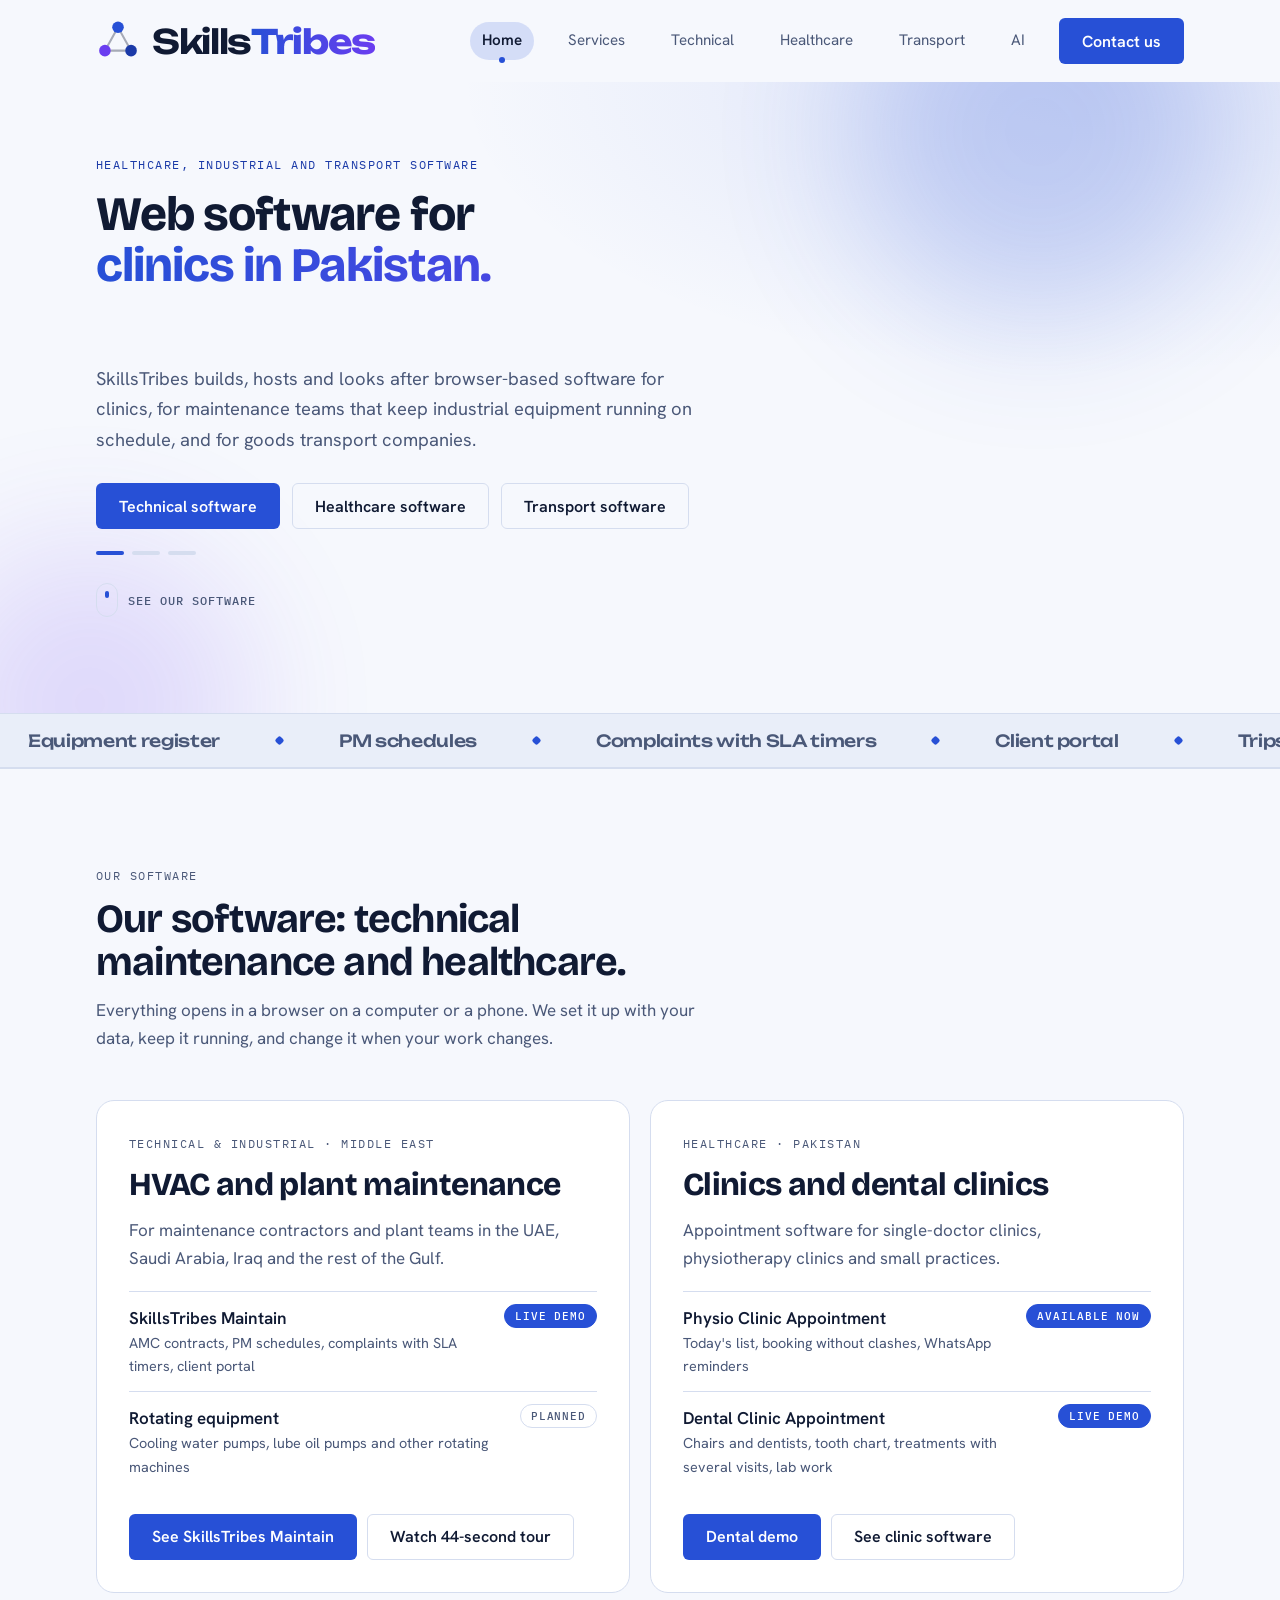
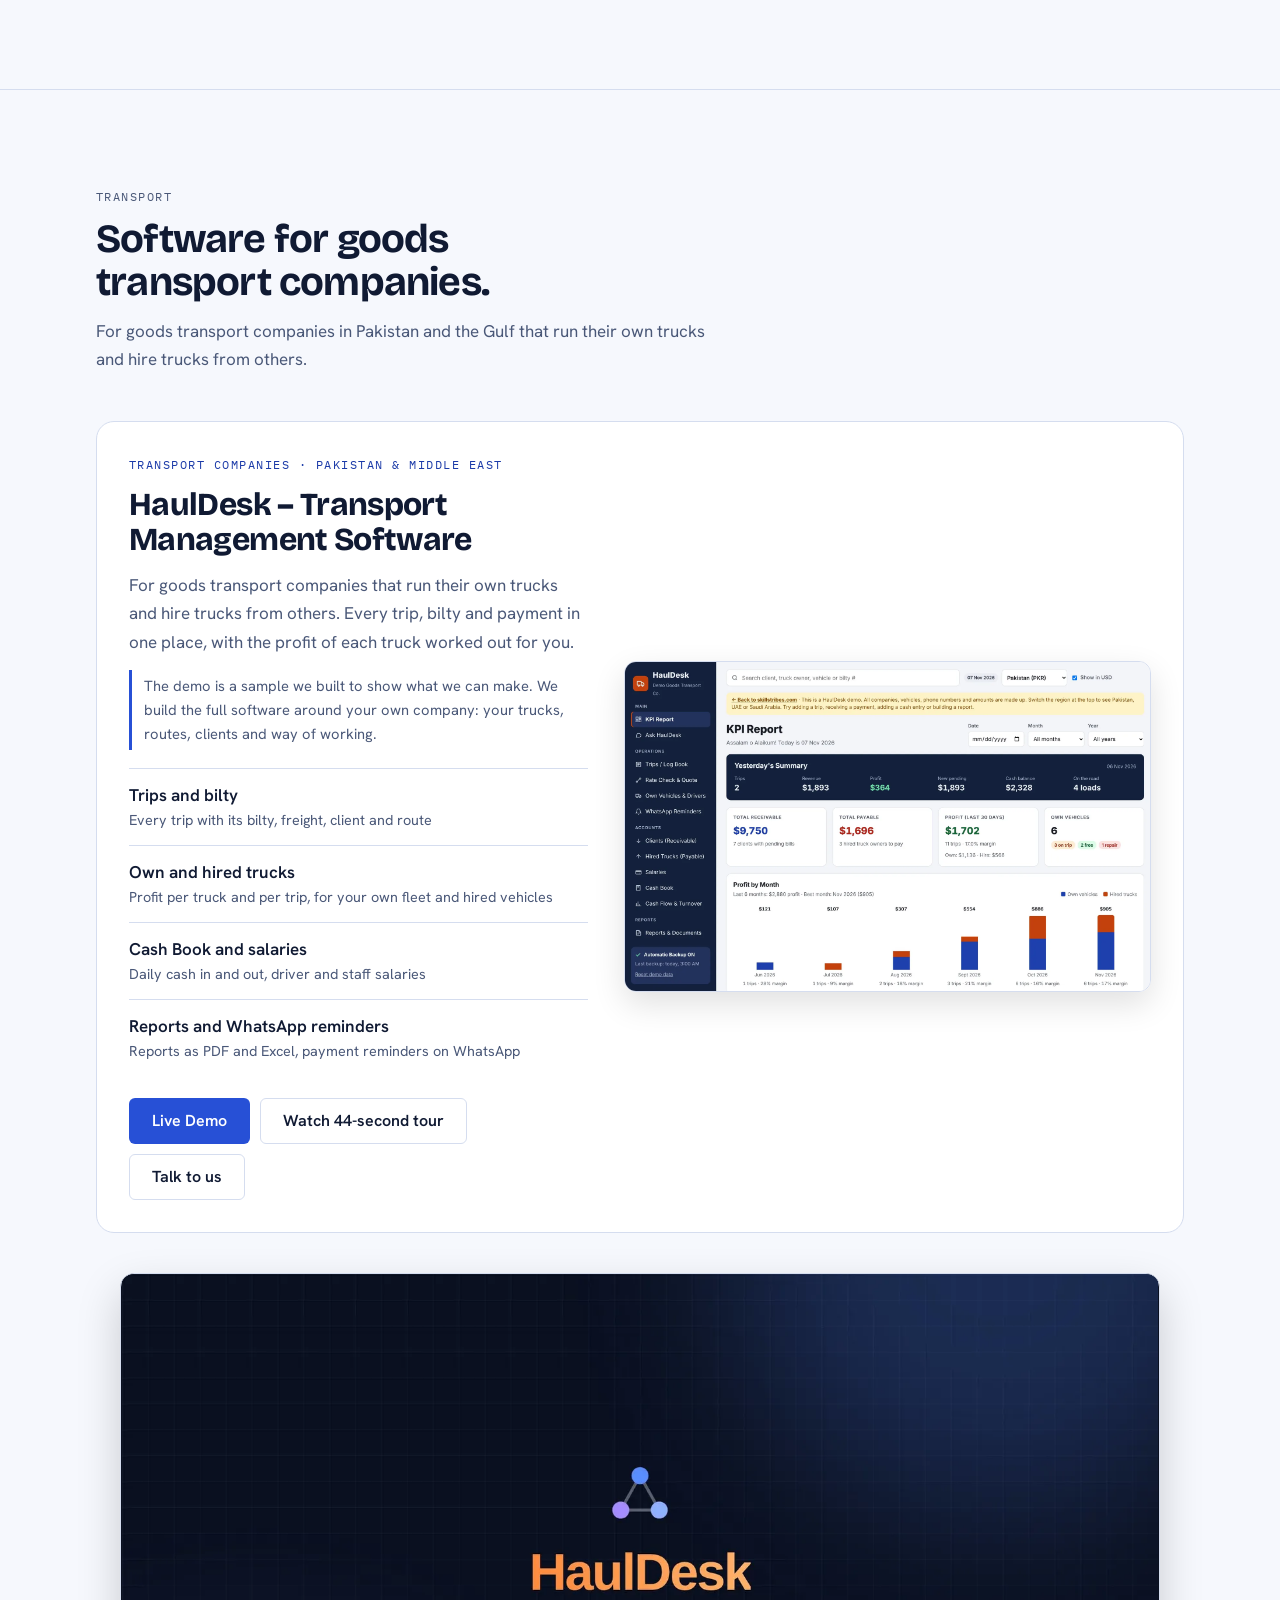
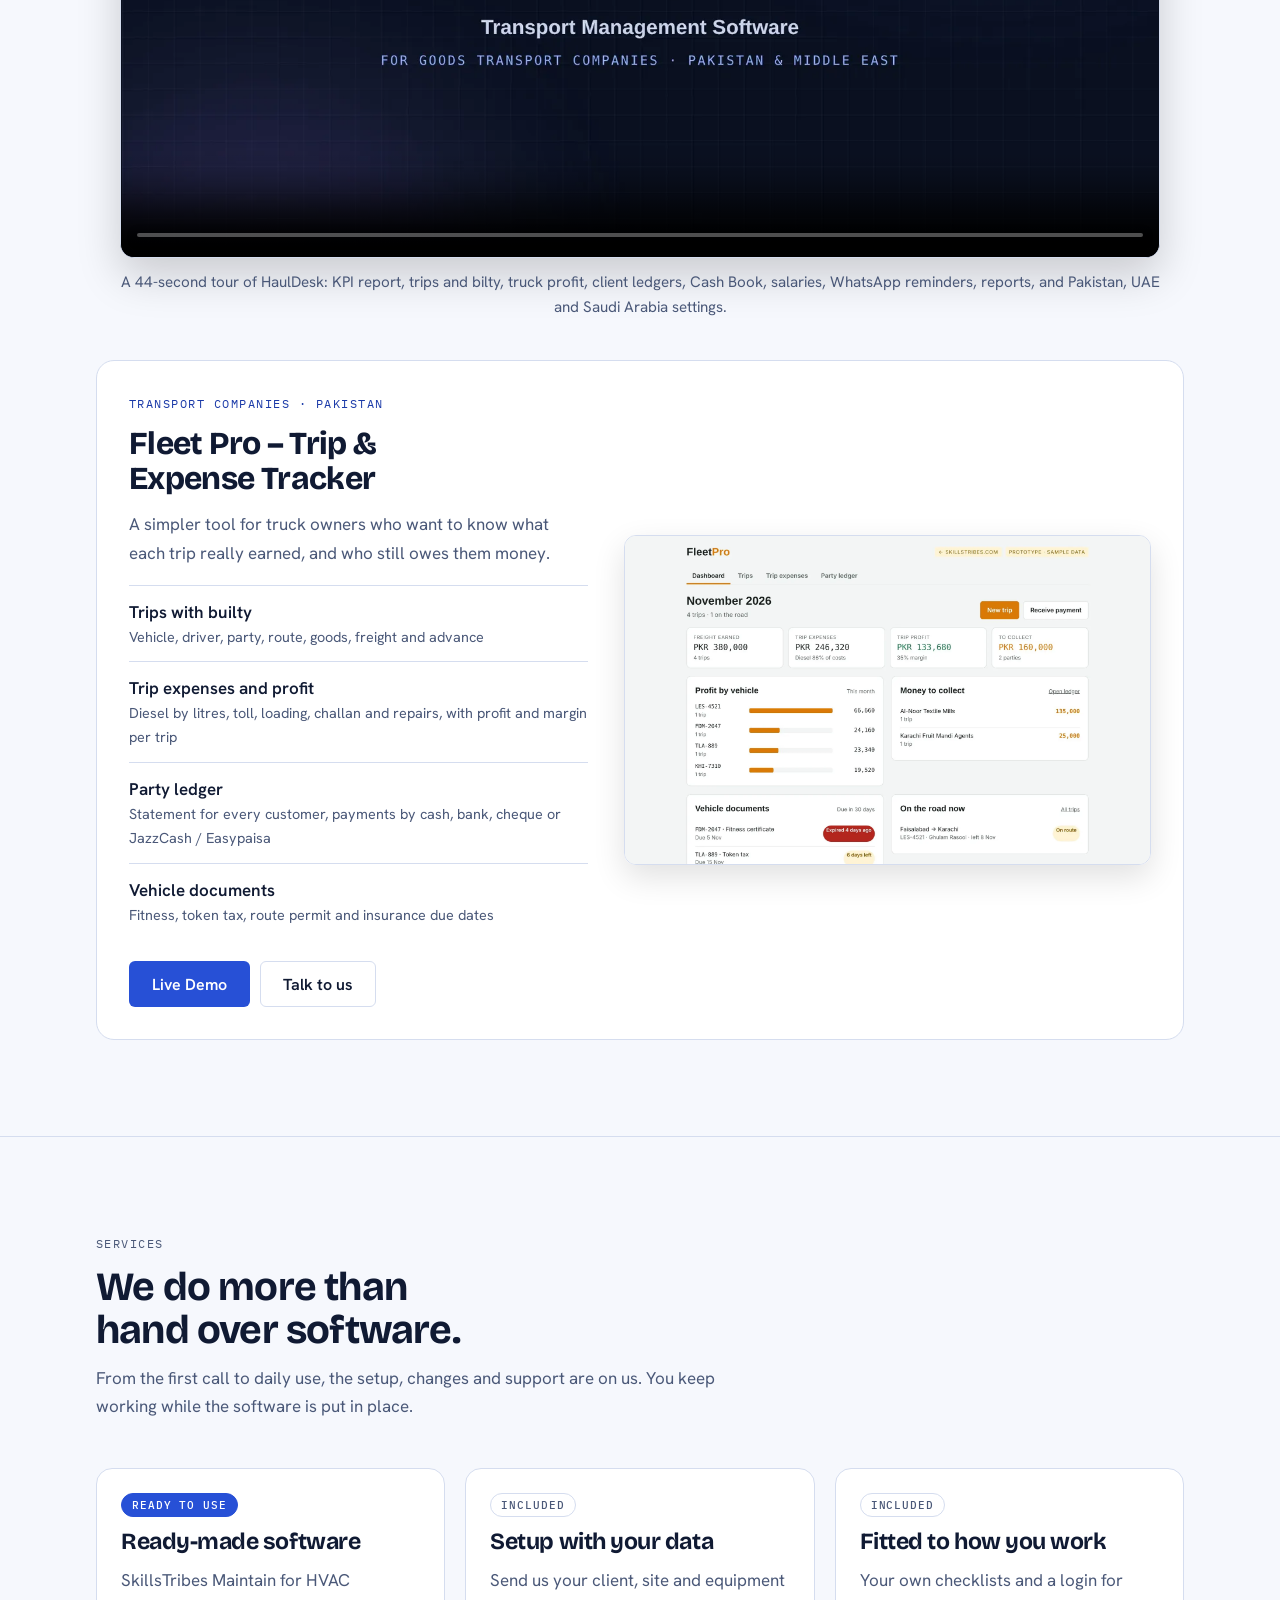
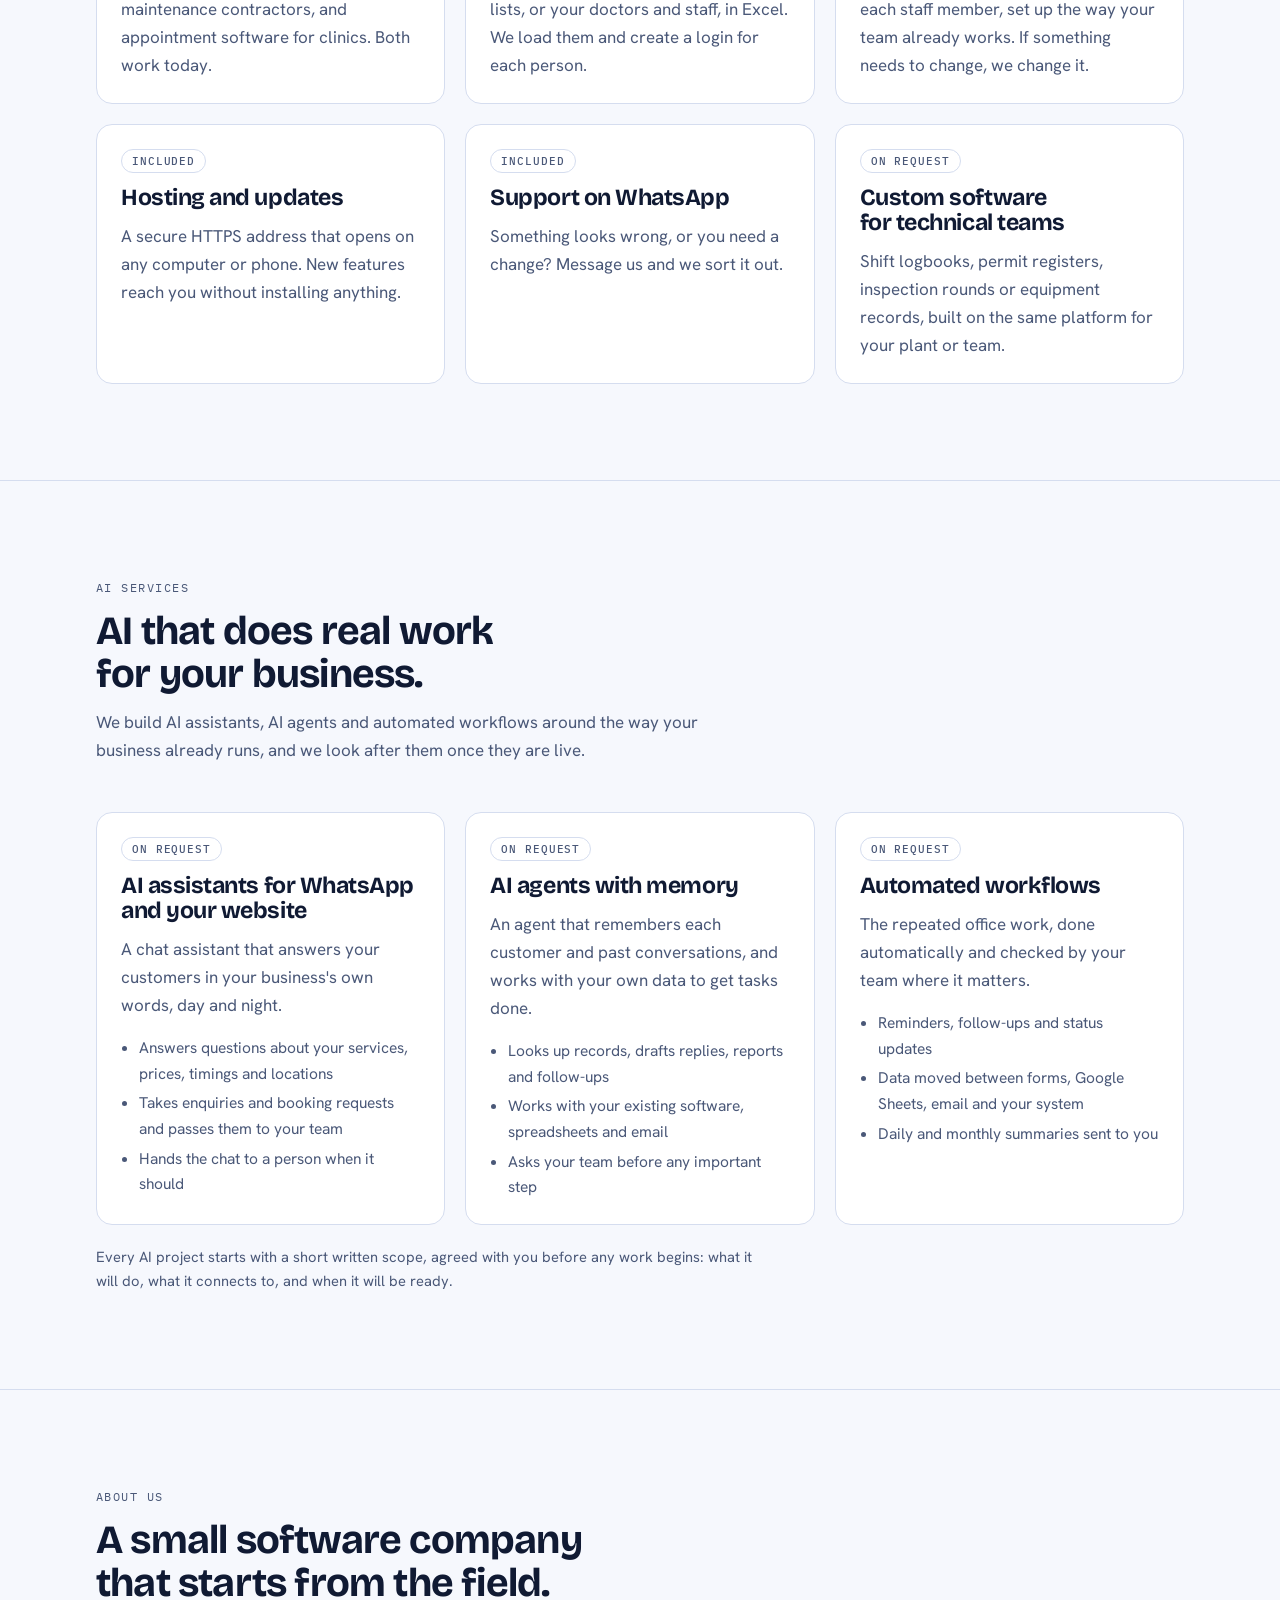
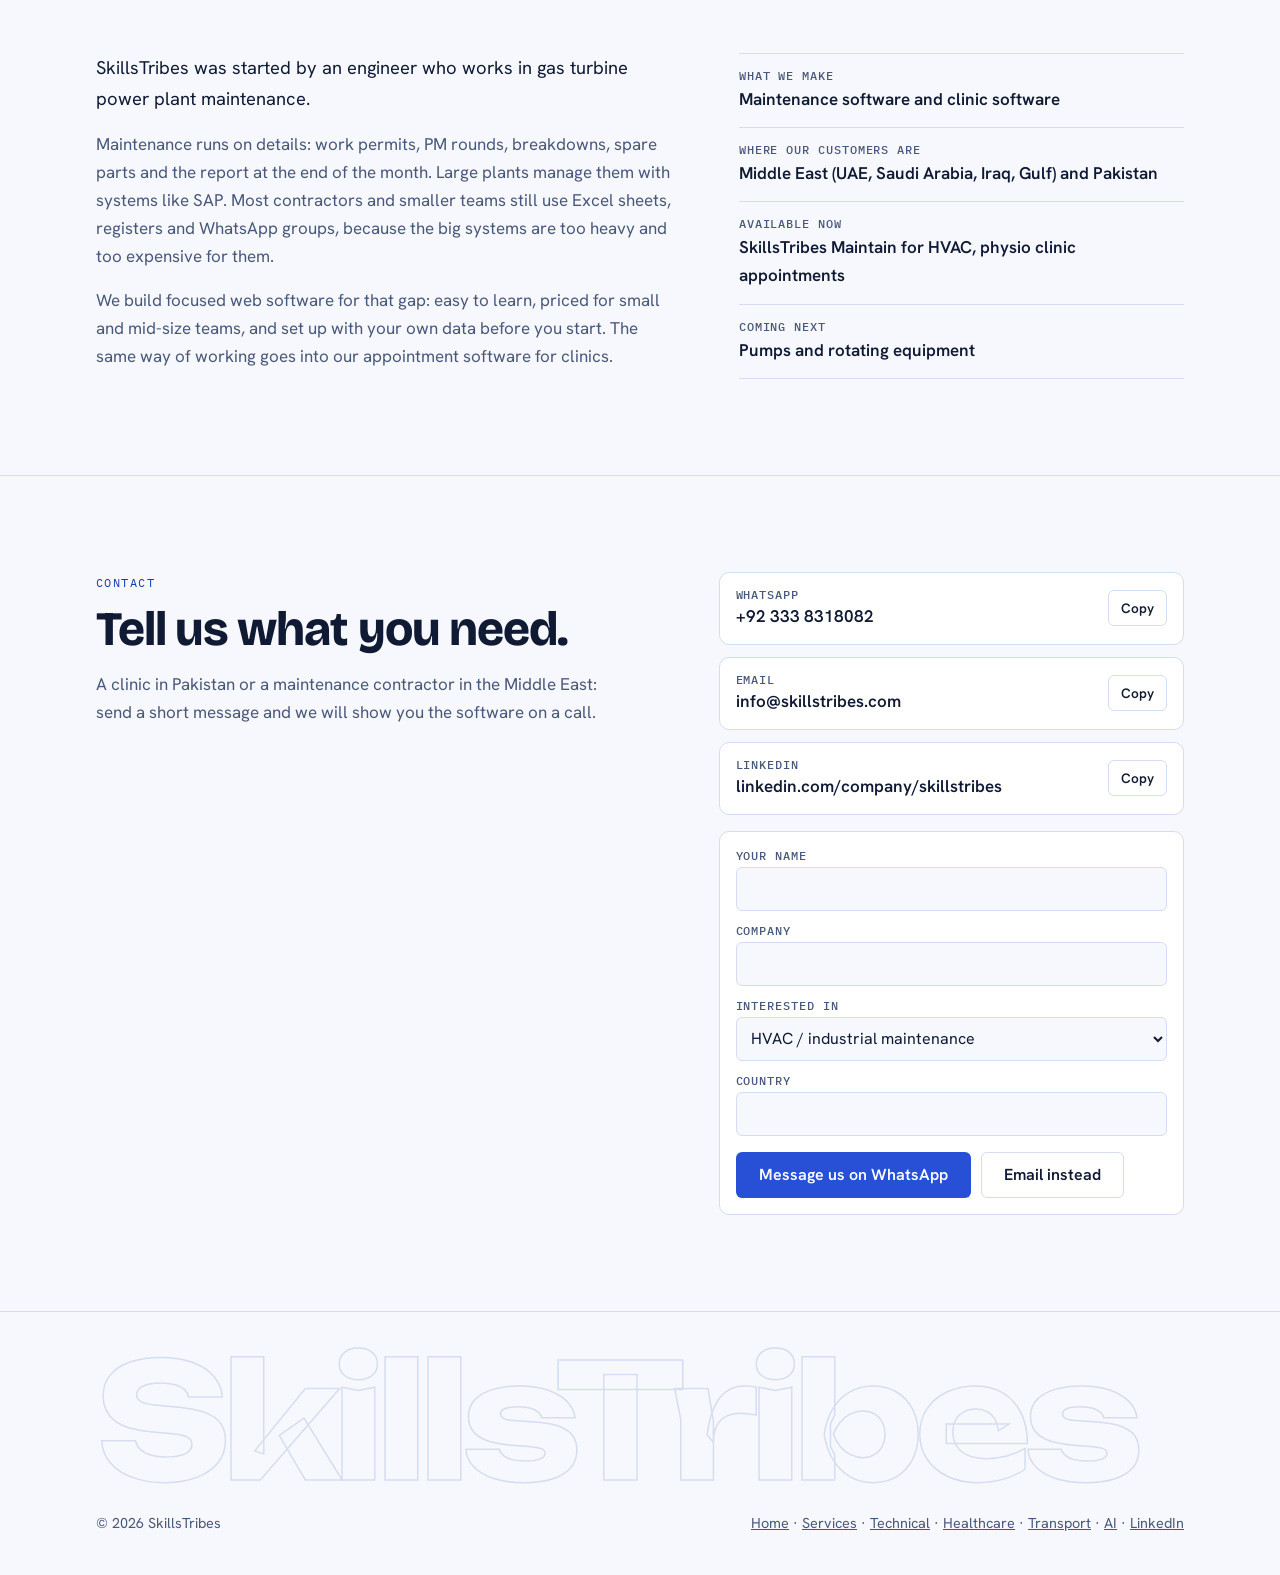
==== index.html @ e69ca9e4 "Home: remove company-name/report-layout claim not yet in the apps Co-Authored-By: Claude Opus 5.5 <n" ====
<!doctype html>
<html lang="en">
<head>
<meta charset="utf-8">
<meta name="viewport" content="width=device-width, initial-scale=1, viewport-fit=cover">
<title>SkillsTribes | HVAC Maintenance Software and Clinic Software</title>
<meta name="description" content="Maintenance management software (CMMS) for HVAC and industrial contractors in the UAE, Saudi Arabia, Iraq and the Gulf, and appointment software for clinics and dental clinics in Pakistan.">
<meta name="keywords" content="HVAC maintenance software, maintenance management software, CMMS Middle East, AMC software UAE, technical software, industrial maintenance software, clinic appointment software Pakistan, SkillsTribes">
<meta name="robots" content="index, follow, max-image-preview:large">
<meta name="theme-color" content="#0a1020">
<link rel="canonical" href="https://skillstribes.com/">
<link rel="icon" href="data:image/svg+xml,%3Csvg xmlns='http://www.w3.org/2000/svg' viewBox='0 0 32 32'%3E%3Crect width='32' height='32' rx='8' fill='%230a1020'/%3E%3Ccircle cx='16' cy='8' r='4.2' fill='%235b8cff'/%3E%3Ccircle cx='8' cy='23' r='4.2' fill='%23a58bff'/%3E%3Ccircle cx='24' cy='23' r='4.2' fill='%238fb0ff'/%3E%3C/svg%3E">
<meta property="og:type" content="website">
<meta property="og:site_name" content="SkillsTribes">
<meta property="og:title" content="SkillsTribes | HVAC Maintenance Software and Clinic Software">
<meta property="og:description" content="Web software for clinics in Pakistan and for HVAC and industrial maintenance contractors across the Middle East.">
<meta property="og:url" content="https://skillstribes.com/">
<meta name="twitter:card" content="summary">
<script type="application/ld+json">{"@context": "https://schema.org", "@graph": [{"@type": "Organization", "@id": "https://skillstribes.com/#org", "name": "SkillsTribes", "url": "https://skillstribes.com/", "email": "info@skillstribes.com", "sameAs": ["https://www.linkedin.com/company/skillstribes/"], "description": "We build, host and look after web software for clinics and dental clinics in Pakistan, and maintenance software for HVAC and industrial contractors in the Middle East, and transport management software for goods transport companies. We also build AI assistants for WhatsApp and websites, AI agents with memory, and automated workflows.", "areaServed": [{"@type": "Country", "name": "Pakistan"}, {"@type": "Place", "name": "Middle East"}]}, {"@type": "WebSite", "@id": "https://skillstribes.com/#site", "url": "https://skillstribes.com/", "name": "SkillsTribes", "inLanguage": "en", "publisher": {"@id": "https://skillstribes.com/#org"}}]}</script>
<link rel="preconnect" href="https://fonts.googleapis.com">
<link rel="preconnect" href="https://fonts.gstatic.com" crossorigin>
<link rel="stylesheet" href="https://fonts.googleapis.com/css2?family=Bricolage+Grotesque:opsz,wght@12..96,500..800&family=Hanken+Grotesk:wght@400..700&family=IBM+Plex+Mono:wght@400;500&family=Unbounded:wght@500..700&display=swap">
<link rel="stylesheet" href="/assets/site.css?v=20261109">
</head>
<body>
<header>
  <div class="wrap">
    <a class="brand" href="/" aria-label="SkillsTribes home"><svg class="logo" viewBox="0 0 32 32" width="44" height="44" aria-hidden="true"><g class="orbit"><path d="M16 6 L6.5 23 L25.5 23 Z"/><circle class="c1" cx="16" cy="6" r="4.2"/><circle class="c2" cx="6.5" cy="23" r="4.2"/><circle class="c3" cx="25.5" cy="23" r="4.2"/></g></svg><span>Skills<b>Tribes</b></span></a>
    <nav aria-label="Main">
      <a class="nav-link on" href="/" aria-current="page">Home</a>
      <a class="nav-link" href="#services">Services</a>
      <a class="nav-link" href="/hvac/">Technical</a>
      <a class="nav-link" href="/clinics/">Healthcare</a>
      <a class="nav-link" href="#transport">Transport</a>
      <a class="nav-link" href="#ai">AI</a>
      <a class="btn btn-gold" href="#contact">Contact us</a>
    </nav>
  </div>
</header>

<main id="top">
  <section class="hero">
    <div class="orbs" aria-hidden="true"><i></i><i></i></div>
    <div class="wrap">
      <p class="eyebrow rise">Healthcare, industrial and transport software</p>
      <h1 class="rise d1" style="max-width: 18em;"><span class="vh">Web software for clinics in Pakistan, maintenance teams across the Middle East, and goods transport companies.</span><span aria-hidden="true">Web software for<br><span class="rotator"><span class="grad on">clinics in Pakistan.</span><span class="grad">maintenance teams across the Middle East.</span><span class="grad">goods transport companies.</span></span></span></h1>
      <p class="lead rise d2">SkillsTribes builds, hosts and looks after browser-based software for clinics, for maintenance teams that keep industrial equipment running on schedule, and for goods transport companies.</p>
      <div class="cta-row rise d3">
        <a class="btn btn-gold" href="/hvac/">Technical software</a>
        <a class="btn btn-line" href="/clinics/">Healthcare software</a>
        <a class="btn btn-line" href="#transport">Transport software</a>
      </div>
      <div class="slide-dots rise d3" aria-hidden="true"><button type="button" tabindex="-1" class="on"></button><button type="button" tabindex="-1"></button><button type="button" tabindex="-1"></button></div>
      <a class="scroll-cue rise d3" href="#divisions"><i aria-hidden="true"></i>See our software</a>
    </div>
  </section>

  <div class="marquee feats" aria-hidden="true"><div class="track"><span>Equipment register</span><span>PM schedules</span><span>Complaints with SLA timers</span><span>Client portal</span><span>Trips and bilty</span><span>Truck profit</span><span>Cash Book</span><span>Salaries</span><span>Physio clinic appointments</span><span>WhatsApp reminders</span><span>PDF and Excel reports</span><span>Equipment register</span><span>PM schedules</span><span>Complaints with SLA timers</span><span>Client portal</span><span>Trips and bilty</span><span>Truck profit</span><span>Cash Book</span><span>Salaries</span><span>Physio clinic appointments</span><span>WhatsApp reminders</span><span>PDF and Excel reports</span></div></div>

  <section id="divisions">
    <div class="wrap">
      <div class="sec-head">
        <p class="eyebrow">Our software</p>
        <h2>Our software: technical maintenance and healthcare.</h2>
        <p>Everything opens in a browser on a computer or a phone. We set it up with your data, keep it running, and change it when your work changes.</p>
      </div>
      <div class="divisions">
        <article class="division">
          <p class="eyebrow">Technical &amp; industrial · Middle East</p>
          <h3>HVAC and plant maintenance</h3>
          <p>For maintenance contractors and plant teams in the UAE, Saudi Arabia, Iraq and the rest of the Gulf.</p>
          <ul class="products">
            <li><div><b>SkillsTribes Maintain</b><span class="sub">AMC contracts, PM schedules, complaints with SLA timers, client portal</span></div><span class="badge now">Live demo</span></li>
            <li><div><b>Rotating equipment</b><span class="sub">Cooling water pumps, lube oil pumps and other rotating machines</span></div><span class="badge">Planned</span></li>
          </ul>
          <div class="go"><a class="btn btn-gold" href="/hvac/">See SkillsTribes Maintain</a> <a class="btn btn-line" href="/hvac/#tour">Watch 44-second tour</a></div>
        </article>
        <article class="division">
          <p class="eyebrow">Healthcare · Pakistan</p>
          <h3>Clinics and dental clinics</h3>
          <p>Appointment software for single-doctor clinics, physiotherapy clinics and small practices.</p>
          <ul class="products">
            <li><div><b>Physio Clinic Appointment</b><span class="sub">Today's list, booking without clashes, WhatsApp reminders</span></div><span class="badge now">Available now</span></li>
            <li><div><b>Dental Clinic Appointment</b><span class="sub">Chairs and dentists, tooth chart, treatments with several visits, lab work</span></div><span class="badge now">Live demo</span></li>
          </ul>
          <div class="go"><a class="btn btn-gold" href="/dental/demo/" target="_blank" rel="noopener">Dental demo</a> <a class="btn btn-line" href="/clinics/">See clinic software</a></div>
        </article>
      </div>
    </div>
  </section>

  <section id="transport">
    <div class="wrap">
      <div class="sec-head">
        <p class="eyebrow">Transport</p>
        <h2>Software for goods transport companies.</h2>
        <p>For goods transport companies in Pakistan and the Gulf that run their own trucks and hire trucks from others.</p>
      </div>
      <div class="divisions">
    <article class="division haul" id="hauldesk">
      <div class="haul-text">
        <p class="eyebrow">Transport companies · Pakistan &amp; Middle East</p>
        <h3>HaulDesk – Transport Management Software</h3>
        <p>For goods transport companies that run their own trucks and hire trucks from others. Every trip, bilty and payment in one place, with the profit of each truck worked out for you.</p>
        <p class="haul-note">The demo is a sample we built to show what we can make. We build the full software around your own company: your trucks, routes, clients and way of working.</p>
        <ul class="products">
          <li><div><b>Trips and bilty</b><span class="sub">Every trip with its bilty, freight, client and route</span></div></li>
          <li><div><b>Own and hired trucks</b><span class="sub">Profit per truck and per trip, for your own fleet and hired vehicles</span></div></li>
          <li><div><b>Cash Book and salaries</b><span class="sub">Daily cash in and out, driver and staff salaries</span></div></li>
          <li><div><b>Reports and WhatsApp reminders</b><span class="sub">Reports as PDF and Excel, payment reminders on WhatsApp</span></div></li>
        </ul>
        <div class="go"><a class="btn btn-gold" href="/hauldesk/demo/" target="_blank" rel="noopener">Live Demo</a> <a class="btn btn-line" href="#hauldesk-tour">Watch 44-second tour</a> <a class="btn btn-line" href="/#contact">Talk to us</a></div>
      </div>
      <a class="haul-shot" href="/hauldesk/demo/" target="_blank" rel="noopener"><img src="/hauldesk/dashboard.webp" width="1800" height="1125" alt="HaulDesk dashboard with trips, truck profit and cash figures" loading="lazy"></a>
    </article>
      </div>
      <div class="tour" id="hauldesk-tour" style="margin-top: clamp(24px, 4vw, 40px); margin-bottom: 0;">
        <video controls muted playsinline preload="none" poster="/hauldesk/tour-poster.webp" width="1920" height="1080">
          <source src="/hauldesk/tour.mp4" type="video/mp4">
        </video>
        <p class="tour-cap">A 44-second tour of HaulDesk: KPI report, trips and bilty, truck profit, client ledgers, Cash Book, salaries, WhatsApp reminders, reports, and Pakistan, UAE and Saudi Arabia settings.</p>
      </div>
      <div class="divisions" style="margin-top: clamp(24px, 4vw, 40px);">
        <article class="division haul" id="fleetpro">
          <div class="haul-text">
            <p class="eyebrow">Transport companies · Pakistan</p>
            <h3>Fleet Pro – Trip &amp; Expense Tracker</h3>
            <p>A simpler tool for truck owners who want to know what each trip really earned, and who still owes them money.</p>
            <ul class="products">
              <li><div><b>Trips with builty</b><span class="sub">Vehicle, driver, party, route, goods, freight and advance</span></div></li>
              <li><div><b>Trip expenses and profit</b><span class="sub">Diesel by litres, toll, loading, challan and repairs, with profit and margin per trip</span></div></li>
              <li><div><b>Party ledger</b><span class="sub">Statement for every customer, payments by cash, bank, cheque or JazzCash / Easypaisa</span></div></li>
              <li><div><b>Vehicle documents</b><span class="sub">Fitness, token tax, route permit and insurance due dates</span></div></li>
            </ul>
            <div class="go"><a class="btn btn-gold" href="/fleetpro/demo/" target="_blank" rel="noopener">Live Demo</a> <a class="btn btn-line" href="/#contact">Talk to us</a></div>
          </div>
          <a class="haul-shot" href="/fleetpro/demo/" target="_blank" rel="noopener"><img src="/fleetpro/dashboard.webp" width="1800" height="1125" alt="Fleet Pro dashboard with freight, trip expenses, profit by vehicle and money to collect" loading="lazy"></a>
        </article>
      </div>
    </div>
  </section>

  <section id="services">
    <div class="wrap">
      <div class="sec-head">
        <p class="eyebrow">Services</p>
        <h2>We do more than hand over software.</h2>
        <p>From the first call to daily use, the setup, changes and support are on us. You keep working while the software is put in place.</p>
      </div>
      <div class="svc-grid svc-3">
        <article class="svc">
          <span class="badge now">Ready to use</span>
          <h3>Ready-made software</h3>
          <p>SkillsTribes Maintain for HVAC maintenance contractors, and appointment software for clinics. Both work today.</p>
        </article>
        <article class="svc">
          <span class="badge">Included</span>
          <h3>Setup with your data</h3>
          <p>Send us your client, site and equipment lists, or your doctors and staff, in Excel. We load them and create a login for each person.</p>
        </article>
        <article class="svc">
          <span class="badge">Included</span>
          <h3>Fitted to how you work</h3>
          <p>Your own checklists and a login for each staff member, set up the way your team already works. If something needs to change, we change it.</p>
        </article>
        <article class="svc">
          <span class="badge">Included</span>
          <h3>Hosting and updates</h3>
          <p>A secure HTTPS address that opens on any computer or phone. New features reach you without installing anything.</p>
        </article>
        <article class="svc">
          <span class="badge">Included</span>
          <h3>Support on WhatsApp</h3>
          <p>Something looks wrong, or you need a change? Message us and we sort it out.</p>
        </article>
        <article class="svc">
          <span class="badge">On request</span>
          <h3>Custom software for technical teams</h3>
          <p>Shift logbooks, permit registers, inspection rounds or equipment records, built on the same platform for your plant or team.</p>
        </article>
      </div>
    </div>
  </section>

  <section id="ai">
    <div class="wrap">
      <div class="sec-head">
        <p class="eyebrow">AI services</p>
        <h2>AI that does real work for your business.</h2>
        <p>We build AI assistants, AI agents and automated workflows around the way your business already runs, and we look after them once they are live.</p>
      </div>
      <div class="svc-grid svc-3">
        <article class="svc">
          <span class="badge">On request</span>
          <h3>AI assistants for WhatsApp and your website</h3>
          <p>A chat assistant that answers your customers in your business's own words, day and night.</p>
          <ul>
            <li>Answers questions about your services, prices, timings and locations</li>
            <li>Takes enquiries and booking requests and passes them to your team</li>
            <li>Hands the chat to a person when it should</li>
          </ul>
        </article>
        <article class="svc">
          <span class="badge">On request</span>
          <h3>AI agents with memory</h3>
          <p>An agent that remembers each customer and past conversations, and works with your own data to get tasks done.</p>
          <ul>
            <li>Looks up records, drafts replies, reports and follow-ups</li>
            <li>Works with your existing software, spreadsheets and email</li>
            <li>Asks your team before any important step</li>
          </ul>
        </article>
        <article class="svc">
          <span class="badge">On request</span>
          <h3>Automated workflows</h3>
          <p>The repeated office work, done automatically and checked by your team where it matters.</p>
          <ul>
            <li>Reminders, follow-ups and status updates</li>
            <li>Data moved between forms, Google Sheets, email and your system</li>
            <li>Daily and monthly summaries sent to you</li>
          </ul>
        </article>
      </div>
      <p class="svc-note">Every AI project starts with a short written scope, agreed with you before any work begins: what it will do, what it connects to, and when it will be ready.</p>
    </div>
  </section>

  <section id="about">
    <div class="wrap">
      <div class="sec-head">
        <p class="eyebrow">About us</p>
        <h2>A small software company that starts from the field.</h2>
      </div>
      <div class="about">
        <div class="text">
          <p>SkillsTribes was started by an engineer who works in gas turbine power plant maintenance.</p>
          <p>Maintenance runs on details: work permits, PM rounds, breakdowns, spare parts and the report at the end of the month. Large plants manage them with systems like SAP. Most contractors and smaller teams still use Excel sheets, registers and WhatsApp groups, because the big systems are too heavy and too expensive for them.</p>
          <p>We build focused web software for that gap: easy to learn, priced for small and mid-size teams, and set up with your own data before you start. The same way of working goes into our appointment software for clinics.</p>
        </div>
        <ul class="facts">
          <li><small>What we make</small><b>Maintenance software and clinic software</b></li>
          <li><small>Where our customers are</small><b>Middle East (UAE, Saudi Arabia, Iraq, Gulf) and Pakistan</b></li>
          <li><small>Available now</small><b>SkillsTribes Maintain for HVAC, physio clinic appointments</b></li>
          <li><small>Coming next</small><b>Pumps and rotating equipment</b></li>
        </ul>
      </div>
    </div>
  </section>


  <section id="contact">
    <div class="wrap contact">
      <div>
        <p class="eyebrow">Contact</p>
        <h2 style="margin-top: 12px;">Tell us what you need.</h2>
        <p class="lead">A clinic in Pakistan or a maintenance contractor in the Middle East: send a short message and we will show you the software on a call.</p>
      </div>
      <div>
        <div class="reach" id="reach"></div>
        <form class="wa-form" id="wa-form" onsubmit="return false" data-intro="Hello SkillsTribes, I would like to know more about your software." data-subject="Software enquiry">
          <label for="c-name">Your name<input id="c-name" name="name" data-label="Name" autocomplete="name"></label>
          <label for="c-company">Company<input id="c-company" name="company" data-label="Company"></label>
          <label for="c-field">Interested in
            <select id="c-field" name="field" data-label="Interested in">
              <option>HVAC / industrial maintenance</option>
              <option>Clinic or dental appointments</option>
              <option>Transport management (HaulDesk)</option>
              <option>Something else</option>
            </select>
          </label>
          <label for="c-country">Country<input id="c-country" name="country" data-label="Country" autocomplete="country-name"></label>
          <div class="btn-row">
            <a class="btn btn-gold" id="wa-go" href="#contact" target="_blank" rel="noopener">Message us on WhatsApp</a>
            <a class="btn btn-line" id="mail-go" href="#contact">Email instead</a>
          </div>
        </form>
      </div>
    </div>
  </section>
</main>

<footer>
  <div class="wrap"><div class="wm-big" aria-hidden="true">SkillsTribes</div></div>
  <div class="wrap">
    <span>&copy; 2026 SkillsTribes</span>
    <span><a href="/">Home</a> · <a href="#services">Services</a> · <a href="/hvac/">Technical</a> · <a href="/clinics/">Healthcare</a> · <a href="#transport">Transport</a> · <a href="#ai">AI</a> · <a href="https://www.linkedin.com/company/skillstribes/" target="_blank" rel="noopener">LinkedIn</a></span>
  </div>
</footer>

<a class="wa-fab" id="wa-fab" href="#contact" target="_blank" rel="noopener">WhatsApp us</a>
<script src="/assets/contact.js?v=20261109"></script>
<script src="/assets/motion.js?v=20261109"></script>
</body>
</html>
---- assets/site.css ----
/* Concept: a clinic's day sheet. Black and gold like the app itself, mono for times and statuses. */
  :root {
    color-scheme: dark;
    --bg: #0a1020;
    --bg-2: #0f1830;
    --surface: #131f3b;
    --line: #243357;
    --fg: #eef2fb;
    --muted: #a0acc6;
    --gold: #5b8cff;
    --gold-ink: #8fb0ff;
    --on-gold: #07122e;
    --ok: #62c295;
    --warn: #e6b062;
    --bad: #ec8579;
    --glow: rgba(91, 140, 255, 0.16);
    --accent2: #a58bff;
    --display: "Bricolage Grotesque", "Segoe UI", system-ui, sans-serif;
    --body: "Hanken Grotesk", "Segoe UI", system-ui, sans-serif;
    --mono: "IBM Plex Mono", ui-monospace, "SFMono-Regular", Menlo, Consolas, monospace;
    --brand: "Unbounded", "Bricolage Grotesque", "Segoe UI", system-ui, sans-serif;
  }
  @media (prefers-color-scheme: light) {
    :root:not([data-theme="dark"]) {
      color-scheme: light;
      --bg: #f6f8fd;
      --bg-2: #e9eef9;
      --surface: #ffffff;
      --line: #d5ddef;
      --fg: #101a33;
      --muted: #4a5878;
      --gold: #2750d6;
      --gold-ink: #1b3aa8;
      --on-gold: #ffffff;
      --ok: #1d7a52;
      --warn: #8a5a0c;
      --bad: #b23a2d;
      --glow: rgba(39, 80, 214, 0.12);
      --accent2: #6a3df0;
    }
  }
  :root[data-theme="light"] {
    color-scheme: light;
    --bg: #f6f8fd;
    --bg-2: #e9eef9;
    --surface: #ffffff;
    --line: #d5ddef;
    --fg: #101a33;
    --muted: #4a5878;
    --gold: #2750d6;
    --gold-ink: #1b3aa8;
    --on-gold: #ffffff;
    --ok: #1d7a52;
    --warn: #8a5a0c;
    --bad: #b23a2d;
    --glow: rgba(39, 80, 214, 0.12);
      --accent2: #6a3df0;
  }

  * { box-sizing: border-box; }
  html { scroll-behavior: smooth; }
  body {
    margin: 0;
    background: var(--bg);
    color: var(--fg);
    font-family: var(--body);
    font-size: 1.0625rem;
    line-height: 1.65;
    -webkit-font-smoothing: antialiased;
  }
  a { color: var(--gold-ink); }
  img { display: block; max-width: 100%; height: auto; }
  h1, h2, h3 { font-family: var(--display); line-height: 1.08; letter-spacing: -0.02em; text-wrap: balance; margin: 0; }
  p { margin: 0; }
  :focus-visible { outline: 2px solid var(--gold); outline-offset: 3px; border-radius: 4px; }

  .wrap {
    max-width: 1120px;
    margin: 0 auto;
    padding-left: max(16px, env(safe-area-inset-left, 0px));
    padding-right: max(16px, env(safe-area-inset-right, 0px));
  }
  .eyebrow {
    font-family: var(--mono);
    font-size: 0.78rem;
    letter-spacing: 0.12em;
    text-transform: uppercase;
    color: var(--gold-ink);
  }
  section { padding-block: clamp(48px, 8vw, 96px); border-top: 1px solid var(--line); }
  .sec-head { display: grid; gap: 12px; max-width: 640px; margin-bottom: clamp(28px, 4vw, 48px); }
  .sec-head h2 { font-size: clamp(1.7rem, 3.4vw, 2.5rem); font-weight: 700; }
  .sec-head p { color: var(--muted); }

  /* buttons */
  .btn {
    display: inline-flex; align-items: center; justify-content: center;
    min-height: 46px; padding: 0 22px; border-radius: 6px;
    font: 600 1rem var(--body); text-decoration: none; cursor: pointer;
    border: 1px solid transparent;
    transition: transform 0.15s ease, background 0.15s ease, border-color 0.15s ease;
  }
  .btn-gold { background: var(--gold); color: var(--on-gold); }
  .btn-gold:hover { background: var(--gold-ink); transform: translateY(-1px); }
  .btn-line { border-color: var(--line); color: var(--fg); background: transparent; }
  .btn-line:hover { border-color: var(--gold); }

  /* header */
  header .wrap { display: flex; align-items: center; justify-content: space-between; gap: 16px; padding-block: 18px; }
  .brand { display: inline-flex; align-items: center; gap: 12px; font: 600 2.1rem var(--brand); letter-spacing: -0.04em; color: var(--fg); text-decoration: none; }
  .brand b { font-weight: 700; background: linear-gradient(90deg, var(--gold), var(--accent2)); -webkit-background-clip: text; background-clip: text; color: transparent; }
  .brand-mark { width: 26px; height: 26px; border-radius: 6px; background: var(--gold); display: grid; place-items: center; color: var(--on-gold); font: 700 0.9rem var(--display); }
  nav { display: flex; align-items: center; gap: 22px; }
  nav a.nav-link { color: var(--muted); text-decoration: none; font-size: 0.95rem; }
  nav a.nav-link:hover { color: var(--fg); }

  /* hero */
  .hero { border-top: 0; padding-block: clamp(32px, 6vw, 72px) clamp(48px, 7vw, 88px); background: radial-gradient(900px 420px at 85% 0%, var(--glow), transparent 70%); }
  .hero-grid { display: grid; grid-template-columns: minmax(0, 1.02fr) minmax(0, 1fr); gap: clamp(28px, 5vw, 64px); align-items: center; }
  .hero h1 { font-size: clamp(1.9rem, 3.8vw, 3rem); font-weight: 750; margin: 14px 0 20px; }
  .hero .lead { font-size: 1.15rem; color: var(--muted); max-width: 34em; }
  .cta-row { display: flex; flex-wrap: wrap; gap: 12px; margin-top: 28px; }
  .hero-note { margin-top: 18px; font-size: 0.92rem; color: var(--muted); }

  .rise { animation: rise 0.7s cubic-bezier(0.2, 0.7, 0.2, 1) both; }
  .rise.d1 { animation-delay: 0.08s; }
  .rise.d2 { animation-delay: 0.16s; }
  .rise.d3 { animation-delay: 0.24s; }
  @keyframes rise { from { opacity: 0; transform: translateY(10px); } to { opacity: 1; transform: none; } }

  /* demo sheet */
  .sheet { background: var(--surface); border: 1px solid var(--line); border-radius: 12px; overflow: hidden; box-shadow: 0 24px 60px -30px rgba(0, 0, 0, 0.55); }
  .sheet-top { display: flex; align-items: center; justify-content: space-between; gap: 12px; padding: 12px 16px; background: var(--bg-2); border-bottom: 1px solid var(--line); }
  .sheet-title { font: 500 0.82rem var(--mono); color: var(--fg); }
  .sheet-tag { font: 500 0.7rem var(--mono); letter-spacing: 0.08em; text-transform: uppercase; color: var(--gold-ink); border: 1px solid var(--line); border-radius: 999px; padding: 2px 10px; }
  .rows { list-style: none; margin: 0; padding: 6px 0; }
  .row { display: grid; grid-template-columns: 78px minmax(0, 1fr) auto; gap: 14px; align-items: center; padding: 12px 16px; border-bottom: 1px solid var(--line); transition: opacity 0.4s ease, background 1.2s ease; }
  .row:last-child { border-bottom: 0; }
  .row.absent { visibility: hidden; opacity: 0; }
  .row.flash { background: var(--glow); }
  .row .t { font: 500 0.85rem var(--mono); color: var(--muted); white-space: nowrap; }
  .row .who { min-width: 0; }
  .row .who b { display: block; font-weight: 600; overflow-wrap: anywhere; }
  .row .who span { font-size: 0.86rem; color: var(--muted); }
  .row.cancelled .who b { text-decoration: line-through; text-decoration-thickness: 1px; color: var(--muted); }
  .chip { font: 500 0.72rem var(--mono); letter-spacing: 0.04em; border: 1px solid currentColor; border-radius: 999px; padding: 3px 10px; white-space: nowrap; transition: color 0.3s ease; }
  .chip.Scheduled { color: var(--warn); }
  .chip.Done { color: var(--ok); }
  .chip.Cancelled { color: var(--bad); }
  .bubble { margin: 4px 16px 16px; padding: 12px 14px; border-radius: 10px 10px 10px 2px; background: var(--bg-2); border: 1px solid var(--line); font-size: 0.9rem; color: var(--fg); transition: opacity 0.4s ease, transform 0.4s ease; }
  .bubble small { display: block; margin-top: 8px; font: 500 0.72rem var(--mono); color: var(--ok); letter-spacing: 0.04em; }
  .bubble.absent { visibility: hidden; opacity: 0; transform: translateY(6px); }
  .sheet-cap { padding: 12px 16px; border-top: 1px solid var(--line); background: var(--bg-2); font: 500 0.82rem var(--mono); color: var(--gold-ink); min-height: 44px; }

  /* what we do */
  .do-list { display: grid; }
  .do { display: grid; grid-template-columns: minmax(0, 0.8fr) minmax(0, 1.4fr); gap: 20px; padding-block: 28px; border-top: 1px solid var(--line); align-items: baseline; }
  .do:first-child { border-top: 0; padding-top: 0; }
  .do h3 { font-size: clamp(1.5rem, 3vw, 2.1rem); font-weight: 700; }
  .do p { color: var(--muted); max-width: 36em; }

  /* services */
  .svc-grid { display: grid; grid-template-columns: repeat(2, minmax(0, 1fr)); gap: 20px; }
  .svc { background: var(--surface); border: 1px solid var(--line); border-radius: 16px; padding: 24px; display: flex; flex-direction: column; gap: 12px; min-width: 0; }
  .svc h3 { font-size: 1.45rem; font-weight: 700; }
  .svc p { color: var(--muted); }
  .svc ul { margin: 0; padding-left: 18px; color: var(--muted); font-size: 0.97rem; }
  .svc li { margin-top: 4px; }
  .badge { align-self: flex-start; font: 500 0.7rem var(--mono); letter-spacing: 0.08em; text-transform: uppercase; padding: 4px 10px; border-radius: 999px; border: 1px solid var(--line); color: var(--muted); }
  .badge.now { background: var(--gold); border-color: var(--gold); color: var(--on-gold); }
  .svc-note { margin-top: 20px; font-size: 0.92rem; color: var(--muted); max-width: 46em; }

  /* features */
  .feat { display: grid; grid-template-columns: repeat(2, minmax(0, 1fr)); column-gap: clamp(24px, 5vw, 64px); }
  .feat div { padding-block: 18px; border-top: 1px solid var(--line); min-width: 0; }
  .feat h3 { font: 600 1.05rem var(--body); letter-spacing: 0; display: flex; align-items: center; gap: 10px; }
  .feat h3::before { content: ""; width: 8px; height: 8px; background: var(--gold); border-radius: 2px; flex: none; }
  .feat p { margin-top: 4px; color: var(--muted); font-size: 0.98rem; padding-left: 18px; }

  /* screens */
  .screens { display: grid; grid-template-columns: minmax(0, 1.9fr) minmax(0, 0.8fr); gap: clamp(20px, 4vw, 48px); align-items: start; }
  .stage { position: relative; border: 1px solid var(--line); border-radius: 22px; padding: clamp(16px, 3.5vw, 40px); background:
      radial-gradient(700px 320px at 15% 0%, var(--glow), transparent 70%),
      radial-gradient(600px 300px at 100% 100%, var(--glow), transparent 70%),
      var(--bg-2); }
  .stage .frame, .stage .phone { box-shadow: 0 30px 70px -32px rgba(5, 12, 40, 0.65); }
  .stage .caption { color: var(--muted); }
  .frame { border: 1px solid var(--line); border-radius: 12px; overflow: hidden; background: var(--surface); }
  .frame-bar { display: flex; gap: 6px; padding: 10px 14px; background: var(--bg-2); border-bottom: 1px solid var(--line); }
  .frame-bar i { width: 9px; height: 9px; border-radius: 50%; background: var(--line); }
  .phone { border: 1px solid var(--line); border-radius: 26px; overflow: hidden; background: var(--surface); padding: 8px; }
  .phone img { border-radius: 18px; }
  .caption { margin-top: 14px; font-size: 0.9rem; color: var(--muted); }

  /* how */
  .steps { list-style: none; margin: 0; padding: 0; display: grid; grid-template-columns: repeat(4, minmax(0, 1fr)); gap: 0; counter-reset: step; }
  .steps li { counter-increment: step; padding: 22px 22px 0 0; border-top: 2px solid var(--line); position: relative; min-width: 0; }
  .steps li::before { content: counter(step); position: absolute; top: -2px; left: 0; width: 28px; height: 2px; background: var(--gold); }
  .steps h3 { font-size: 1.3rem; font-weight: 700; margin: 6px 0 8px; }
  .steps p { color: var(--muted); font-size: 0.98rem; }

  /* safety */
  .safe { display: grid; grid-template-columns: repeat(2, minmax(0, 1fr)); gap: 0 clamp(24px, 5vw, 64px); list-style: none; padding: 0; margin: 0; }
  .safe li { padding-block: 16px; border-top: 1px solid var(--line); color: var(--muted); min-width: 0; }
  .safe li b { color: var(--fg); font-weight: 600; }
  .fine { margin-top: 24px; font-size: 0.92rem; color: var(--muted); max-width: 46em; }

  /* faq */
  details { border-top: 1px solid var(--line); padding-block: 18px; }
  details:last-of-type { border-bottom: 1px solid var(--line); }
  summary { cursor: pointer; font: 600 1.08rem var(--body); list-style: none; display: flex; justify-content: space-between; gap: 16px; }
  summary::-webkit-details-marker { display: none; }
  summary::after { content: "+"; font: 500 1.3rem var(--mono); color: var(--gold-ink); line-height: 1; }
  details[open] summary::after { content: "\2212"; }
  details p { margin-top: 10px; color: var(--muted); max-width: 44em; }

  /* contact */
  .contact { display: grid; grid-template-columns: minmax(0, 1.2fr) minmax(0, 1fr); gap: clamp(24px, 5vw, 64px); align-items: start; }
  .contact h2 { font-size: clamp(1.9rem, 4vw, 3rem); font-weight: 750; }
  .contact .lead { margin-top: 14px; color: var(--muted); max-width: 30em; }
  .reach { display: grid; gap: 12px; }
  .reach-row { display: flex; align-items: center; justify-content: space-between; gap: 12px; border: 1px solid var(--line); border-radius: 10px; padding: 14px 16px; background: var(--surface); min-width: 0; }
  .reach-row small { display: block; font: 500 0.72rem var(--mono); letter-spacing: 0.08em; text-transform: uppercase; color: var(--muted); }
  .reach-row span.val { display: block; font-weight: 600; overflow-wrap: anywhere; user-select: all; }
  .reach-row .todo { color: var(--muted); font-weight: 400; font-style: italic; user-select: none; }
  .copy { font: 600 0.85rem var(--body); border: 1px solid var(--line); background: transparent; color: var(--fg); border-radius: 6px; min-height: 36px; padding: 0 12px; cursor: pointer; }
  .copy:hover { border-color: var(--gold); }

  .more { margin-top: clamp(28px, 4vw, 48px); padding-top: 24px; border-top: 1px dashed var(--line); }
  .more h3 { font: 600 1.15rem var(--body); letter-spacing: 0; margin: 8px 0 14px; max-width: 34em; }
  .more ul { list-style: none; margin: 0; padding: 0; display: flex; flex-wrap: wrap; gap: 8px; }
  .more li { border: 1px solid var(--line); border-radius: 999px; padding: 6px 14px; font-size: 0.92rem; color: var(--muted); }
  .wa-form { margin-top: 16px; display: grid; gap: 12px; border: 1px solid var(--line); border-radius: 10px; padding: 16px; background: var(--surface); }
  .wa-form label { display: grid; gap: 4px; font: 500 0.72rem var(--mono); letter-spacing: 0.08em; text-transform: uppercase; color: var(--muted); }
  .wa-form input { font: 400 1rem var(--body); min-height: 44px; padding: 0 12px; border-radius: 6px; border: 1px solid var(--line); background: var(--bg); color: var(--fg); text-transform: none; letter-spacing: 0; min-width: 0; }
  .wa-form .btn-row { display: flex; flex-wrap: wrap; gap: 10px; margin-top: 4px; }
  .wa-fab { display: none; position: fixed; right: max(16px, env(safe-area-inset-right, 0px)); bottom: max(16px, env(safe-area-inset-bottom, 0px)); z-index: 20; min-height: 46px; padding: 0 18px; align-items: center; border-radius: 999px; background: var(--gold); color: var(--on-gold); font: 600 0.95rem var(--body); text-decoration: none; box-shadow: 0 8px 24px -8px rgba(0, 0, 0, 0.5); }
  @media (max-width: 640px) { .wa-fab { display: inline-flex; } main + footer { padding-bottom: 88px; } }
  /* motion and style */
  .logo { flex: none; }
  .logo .orbit { transform-box: view-box; transform-origin: 16px 16px; animation: spin 16s linear infinite; }
  .logo .c1 { fill: var(--gold); } .logo .c2 { fill: var(--accent2); } .logo .c3 { fill: var(--gold-ink); }
  .logo path { stroke: var(--fg); stroke-opacity: 0.35; stroke-width: 1.5; fill: none; }
  @keyframes spin { to { transform: rotate(360deg); } }
  .hero { position: relative; overflow: hidden; }
  .hero .wrap { position: relative; z-index: 1; }
  .orbs i { position: absolute; border-radius: 50%; filter: blur(70px); pointer-events: none; }
  .orbs i:nth-child(1) { width: 380px; height: 380px; background: var(--gold); opacity: 0.2; top: -140px; right: 4%; animation: drift1 18s ease-in-out infinite alternate; }
  .orbs i:nth-child(2) { width: 320px; height: 320px; background: var(--accent2); opacity: 0.16; bottom: -150px; left: -70px; animation: drift2 22s ease-in-out infinite alternate; }
  @keyframes drift1 { to { transform: translate(-70px, 60px) scale(1.18); } }
  @keyframes drift2 { to { transform: translate(90px, -40px) scale(1.2); } }
  .grad { background: linear-gradient(90deg, var(--gold), var(--accent2), var(--gold)); background-size: 200% 100%; -webkit-background-clip: text; background-clip: text; color: transparent; animation: shine 7s linear infinite; }
  @keyframes shine { to { background-position: -200% 0; } }
  .marquee { overflow: hidden; border-block: 1px solid var(--line); background: var(--bg-2); padding-block: 16px; }
  .marquee .track { display: flex; width: max-content; animation: slide 32s linear infinite; }
  .marquee:hover .track { animation-play-state: paused; }
  .marquee span { font: 500 1.05rem var(--brand); letter-spacing: -0.02em; color: var(--muted); padding-inline: 28px; white-space: nowrap; display: inline-flex; align-items: center; gap: 56px; }
  .marquee span::after { content: ""; width: 7px; height: 7px; border-radius: 2px; background: var(--gold); transform: rotate(45deg); }
  @keyframes slide { to { transform: translateX(-50%); } }
  .js .reveal { opacity: 0; transform: translateY(20px); transition: opacity 0.7s cubic-bezier(0.2, 0.7, 0.2, 1), transform 0.7s cubic-bezier(0.2, 0.7, 0.2, 1); }
  .js .reveal.in { opacity: 1; transform: none; }
  .svc, .feat div, .steps li { transition: opacity 0.7s cubic-bezier(0.2, 0.7, 0.2, 1), transform 0.7s cubic-bezier(0.2, 0.7, 0.2, 1), border-color 0.2s ease; }
  .svc:hover { border-color: var(--gold); }
  .wm-big { font: 700 clamp(2.6rem, 12.5vw, 10rem) var(--brand); letter-spacing: -0.05em; line-height: 1; color: transparent; -webkit-text-stroke: 1.5px var(--line); padding-bottom: 12px; width: 100%; overflow: hidden; }
  @media (prefers-reduced-motion: reduce) { .orbs i, .logo .orbit, .marquee .track, .grad { animation: none; } .js .reveal { opacity: 1; transform: none; transition: none; } }
  @media (max-width: 640px) { header .btn, nav .btn { white-space: nowrap; padding-inline: 14px; font-size: 0.9rem; } .brand { font-size: 1.35rem; gap: 9px; } .logo { width: 32px; height: 32px; } }
  footer { border-top: 1px solid var(--line); padding-block: 28px 40px; color: var(--muted); font-size: 0.9rem; }
  footer .wrap { display: flex; flex-wrap: wrap; justify-content: space-between; gap: 8px 24px; }

  @media (max-width: 900px) {
    .svc-grid { grid-template-columns: minmax(0, 1fr); }
    .hero-grid, .contact, .screens { grid-template-columns: minmax(0, 1fr); }
    .steps { grid-template-columns: repeat(2, minmax(0, 1fr)); row-gap: 28px; }
    .screens .phone-col { max-width: 320px; }
  }
  @media (max-width: 640px) {
    nav a.nav-link { display: none; }
    .do { grid-template-columns: minmax(0, 1fr); gap: 8px; }
    .feat, .safe { grid-template-columns: minmax(0, 1fr); }
    .steps { grid-template-columns: minmax(0, 1fr); }
    .row { grid-template-columns: 66px minmax(0, 1fr) auto; gap: 10px; padding: 12px; }
    .cta-row .btn { flex: 1 1 100%; }
  }
  @media (prefers-reduced-motion: reduce) {
    html { scroll-behavior: auto; }
    .rise { animation: none; }
    .row, .bubble, .chip, .btn { transition: none; }
  }

/* ---------- shared additions for the home and HVAC pages ---------- */
nav a.nav-link { position: relative; border-radius: 999px; padding: 6px 12px; transition: color 0.2s ease, background 0.2s ease; }
nav a.nav-link.on { color: var(--fg); font-weight: 600; background: color-mix(in srgb, var(--gold) 16%, transparent); }
nav a.nav-link.on::after { content: ""; position: absolute; left: 50%; bottom: -3px; width: 6px; height: 6px; margin-left: -3px; border-radius: 50%; background: var(--gold); animation: navpulse 2.4s ease-in-out infinite; }
@keyframes navpulse { 0%, 100% { opacity: 1; transform: scale(1); } 50% { opacity: 0.35; transform: scale(0.7); } }
@media (prefers-reduced-motion: reduce) { nav a.nav-link.on::after { animation: none; } }
.divisions { display: grid; grid-template-columns: repeat(2, minmax(0, 1fr)); gap: 20px; }
.division { background: var(--surface); border: 1px solid var(--line); border-radius: 18px; padding: clamp(22px, 3vw, 32px); display: flex; flex-direction: column; gap: 14px; min-width: 0; }
.division h3 { font-size: clamp(1.5rem, 2.6vw, 2rem); font-weight: 750; }
.division > p { color: var(--muted); }
.products { list-style: none; margin: 4px 0 0; padding: 0; display: grid; }
.products li { display: flex; align-items: baseline; justify-content: space-between; gap: 12px; padding-block: 12px; border-top: 1px solid var(--line); min-width: 0; }
.products li b { font-weight: 600; display: block; }
.products li span.sub { display: block; font-size: 0.9rem; color: var(--muted); }
.products .badge { flex: none; }
.division .go { margin-top: auto; padding-top: 8px; }
.division.haul { grid-column: 1 / -1; display: grid; grid-template-columns: minmax(0, 1fr) minmax(0, 1.15fr); gap: clamp(20px, 3vw, 36px); align-items: center; scroll-margin-top: 90px; }
.haul-text { display: flex; flex-direction: column; gap: 14px; min-width: 0; }
.haul-text > p:not(.eyebrow) { color: var(--muted); }
.haul-note { font-size: 0.92rem; color: var(--fg); border-left: 3px solid var(--gold); padding: 4px 0 4px 12px; }
.haul-text .go { display: flex; flex-wrap: wrap; gap: 10px; }
.haul-shot { display: block; border-radius: 12px; overflow: hidden; border: 1px solid var(--line); box-shadow: 0 12px 32px rgb(0 0 0 / 0.12); }
.haul-shot img { display: block; width: 100%; height: auto; }
.region { display: flex; flex-wrap: wrap; gap: 8px; list-style: none; margin: 0; padding: 0; }
.region li { border: 1px solid var(--line); border-radius: 999px; padding: 6px 14px; font-size: 0.92rem; color: var(--muted); background: var(--bg-2); }
.strip { border-top: 1px solid var(--line); border-bottom: 1px solid var(--line); background: var(--bg-2); padding-block: 18px; }
.strip .wrap { display: flex; flex-wrap: wrap; align-items: center; gap: 12px 20px; }
.strip .eyebrow { color: var(--muted); }
.frame img { width: 100%; }
.shots { display: grid; grid-template-columns: repeat(3, minmax(0, 1fr)); gap: clamp(14px, 2.5vw, 24px); }
.shots figure { margin: 0; min-width: 0; }
.shots figcaption { margin-top: 10px; font-size: 0.92rem; color: var(--muted); }
.shots figcaption b { color: var(--fg); font-weight: 600; display: block; }
.contact select { font: 400 1rem var(--body); min-height: 44px; padding: 0 10px; border-radius: 6px; border: 1px solid var(--line); background: var(--bg); color: var(--fg); }
footer a { color: var(--muted); }
@media (max-width: 860px) {
  .divisions, .shots, .division.haul { grid-template-columns: minmax(0, 1fr); }
}

/* phones: keep the menu visible as a scrollable row under the logo */
@media (max-width: 640px) {
  header .wrap { flex-wrap: wrap; row-gap: 10px; }
  header nav { order: 3; width: 100%; overflow-x: auto; gap: 18px; padding-bottom: 4px; scrollbar-width: none; }
  header nav::-webkit-scrollbar { display: none; }
  header nav a.nav-link { display: inline-block; white-space: nowrap; font-size: 0.95rem; }
  header nav .btn { display: none; }
}

/* about */
.about { display: grid; grid-template-columns: minmax(0, 1.3fr) minmax(0, 1fr); gap: clamp(24px, 5vw, 64px); align-items: start; }
.about .text { display: grid; gap: 16px; color: var(--muted); max-width: 38em; }
.about .text p:first-child { color: var(--fg); font-size: 1.15rem; }
.facts { list-style: none; margin: 0; padding: 0; display: grid; border-top: 1px solid var(--line); }
.facts li { padding-block: 14px; border-bottom: 1px solid var(--line); display: grid; gap: 2px; }
.facts small { font: 500 0.72rem var(--mono); letter-spacing: 0.08em; text-transform: uppercase; color: var(--muted); }
.facts b { font-weight: 600; }
@media (max-width: 860px) { .about { grid-template-columns: minmax(0, 1fr); } }
.svc-grid.svc-3 { grid-template-columns: repeat(3, minmax(0, 1fr)); }
@media (max-width: 1000px) { .svc-grid.svc-3 { grid-template-columns: repeat(2, minmax(0, 1fr)); } }
@media (max-width: 640px) { .svc-grid.svc-3 { grid-template-columns: minmax(0, 1fr); } }

/* ---------- Motion (homepage slider, scroll reveal, sticky header) ---------- */
header { position: sticky; top: 0; z-index: 30; transition: background 0.3s ease, box-shadow 0.3s ease, backdrop-filter 0.3s ease; }
header.scrolled { background: color-mix(in srgb, var(--bg) 84%, transparent); -webkit-backdrop-filter: blur(12px); backdrop-filter: blur(12px); box-shadow: 0 1px 0 var(--line), 0 10px 30px rgb(0 0 0 / 0.12); }
header.scrolled .wrap { padding-block: 12px; }
header .wrap { transition: padding 0.3s ease; }
.rotator { display: inline-grid; vertical-align: top; }
.rotator > span { grid-area: 1 / 1; opacity: 0; transform: translateY(0.45em); filter: blur(4px); transition: opacity 0.6s ease, transform 0.6s cubic-bezier(0.2, 0.7, 0.2, 1), filter 0.6s ease; }
.rotator > span.on { opacity: 1; transform: none; filter: none; }
.rotator > span.out { opacity: 0; transform: translateY(-0.45em); filter: blur(4px); }
.slide-dots { display: flex; gap: 8px; margin-top: 22px; }
.slide-dots button { width: 28px; height: 4px; border: 0; border-radius: 4px; padding: 0; background: var(--line); cursor: pointer; position: relative; overflow: hidden; }
.slide-dots button::after { content: ""; position: absolute; inset: 0; background: var(--gold); transform: scaleX(0); transform-origin: left; }
.slide-dots button.on::after { animation: dotfill var(--slide-ms, 3600ms) linear forwards; }
@keyframes dotfill { to { transform: scaleX(1); } }
.scroll-cue { display: inline-flex; align-items: center; gap: 10px; margin-top: 28px; color: var(--muted); font: 500 0.78rem var(--mono); letter-spacing: 0.08em; text-transform: uppercase; text-decoration: none; }
.scroll-cue i { width: 22px; height: 34px; border: 1.5px solid var(--line); border-radius: 12px; position: relative; }
.scroll-cue i::after { content: ""; position: absolute; left: 50%; top: 7px; width: 4px; height: 7px; margin-left: -2px; border-radius: 2px; background: var(--gold); animation: wheel 1.8s ease-in-out infinite; }
@keyframes wheel { 0% { opacity: 0; transform: translateY(0); } 30% { opacity: 1; } 100% { opacity: 0; transform: translateY(12px); } }
.scroll-cue:hover { color: var(--fg); }
.marquee.feats .track { animation-duration: 40s; }
.division, .svc { transition: transform 0.35s cubic-bezier(0.2, 0.7, 0.2, 1), box-shadow 0.35s ease, border-color 0.2s ease, opacity 0.7s cubic-bezier(0.2, 0.7, 0.2, 1); }
.division:hover, .svc:hover { transform: translateY(-4px); box-shadow: 0 18px 40px rgb(0 0 0 / 0.14); }
.js .reveal.in:hover { transform: translateY(-4px); }
.haul-shot img { transition: transform 0.6s cubic-bezier(0.2, 0.7, 0.2, 1); }
.haul-shot:hover img { transform: scale(1.03); }
@media (prefers-reduced-motion: reduce) {
  .rotator > span, .rotator > span.out { transition: none; transform: none; filter: none; }
  .slide-dots button.on::after { animation: none; transform: scaleX(1); }
  .scroll-cue i::after { animation: none; }
  .division:hover, .svc:hover, .js .reveal.in:hover { transform: none; }
  .haul-shot:hover img { transform: none; }
}
.vh { position: absolute; width: 1px; height: 1px; overflow: hidden; clip: rect(0 0 0 0); white-space: nowrap; }
.tour { max-width: 1040px; margin: 0 auto clamp(28px, 4vw, 48px); display: grid; gap: 12px; scroll-margin-top: 130px; }
.tour video { display: block; width: 100%; height: auto; aspect-ratio: 16 / 9; border-radius: 14px; border: 1px solid var(--line); background: #0a1020; box-shadow: 0 18px 44px rgb(0 0 0 / 0.18); }
.tour-cap { margin: 0; text-align: center; color: var(--muted); font-size: 0.95rem; }
.division .go { display: flex; flex-wrap: wrap; gap: 10px; }
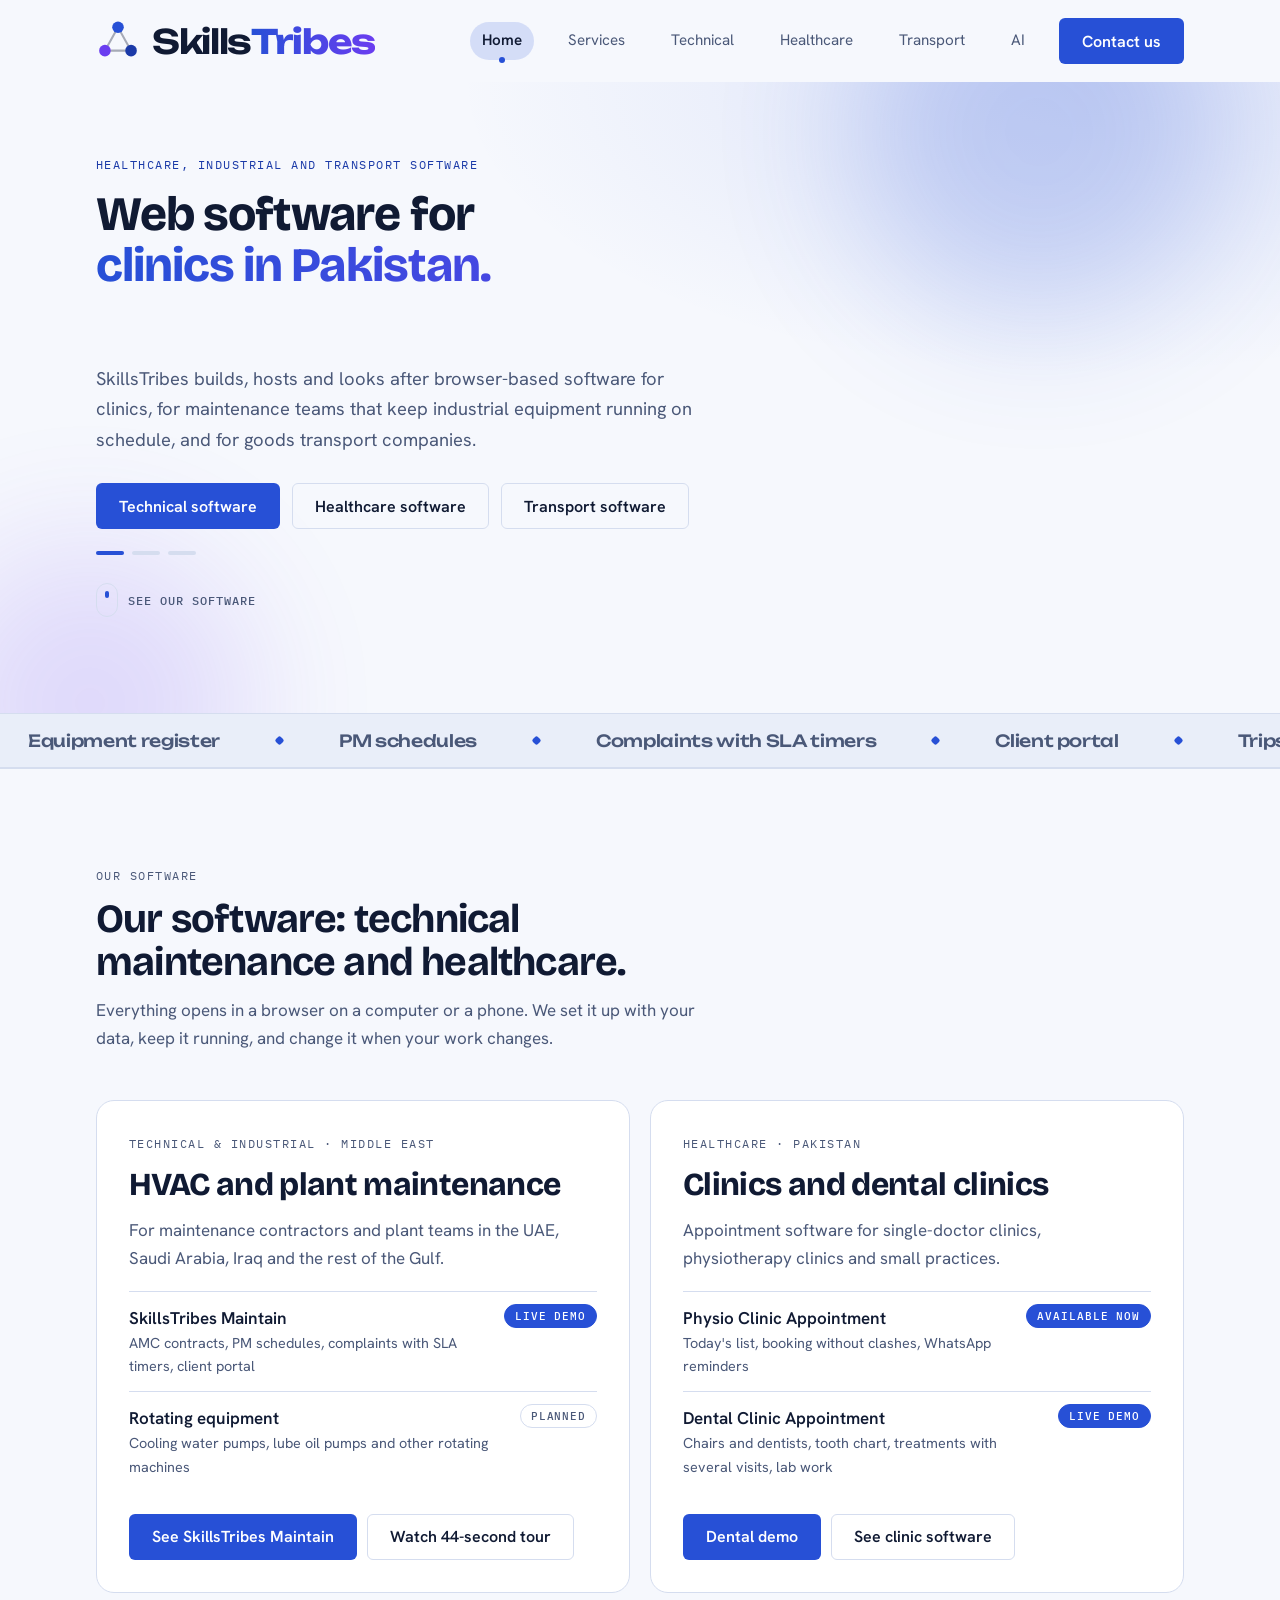
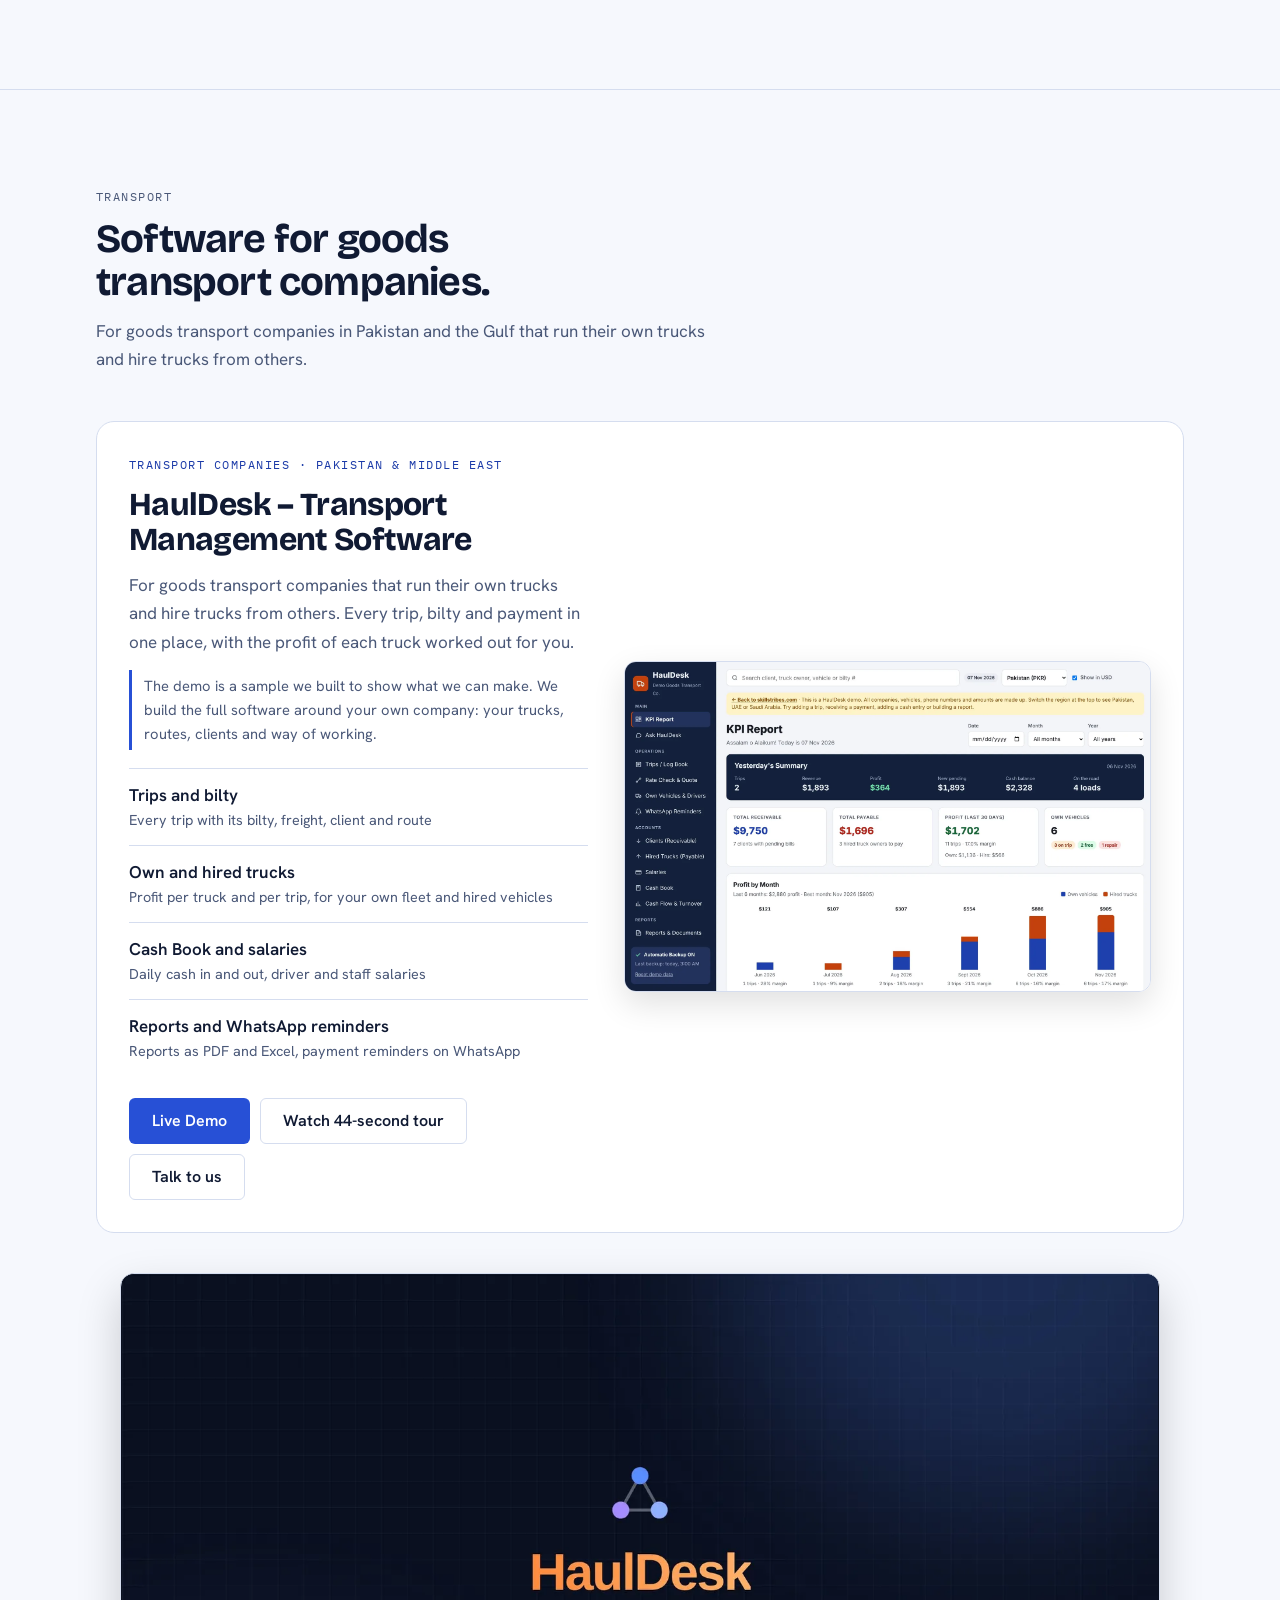
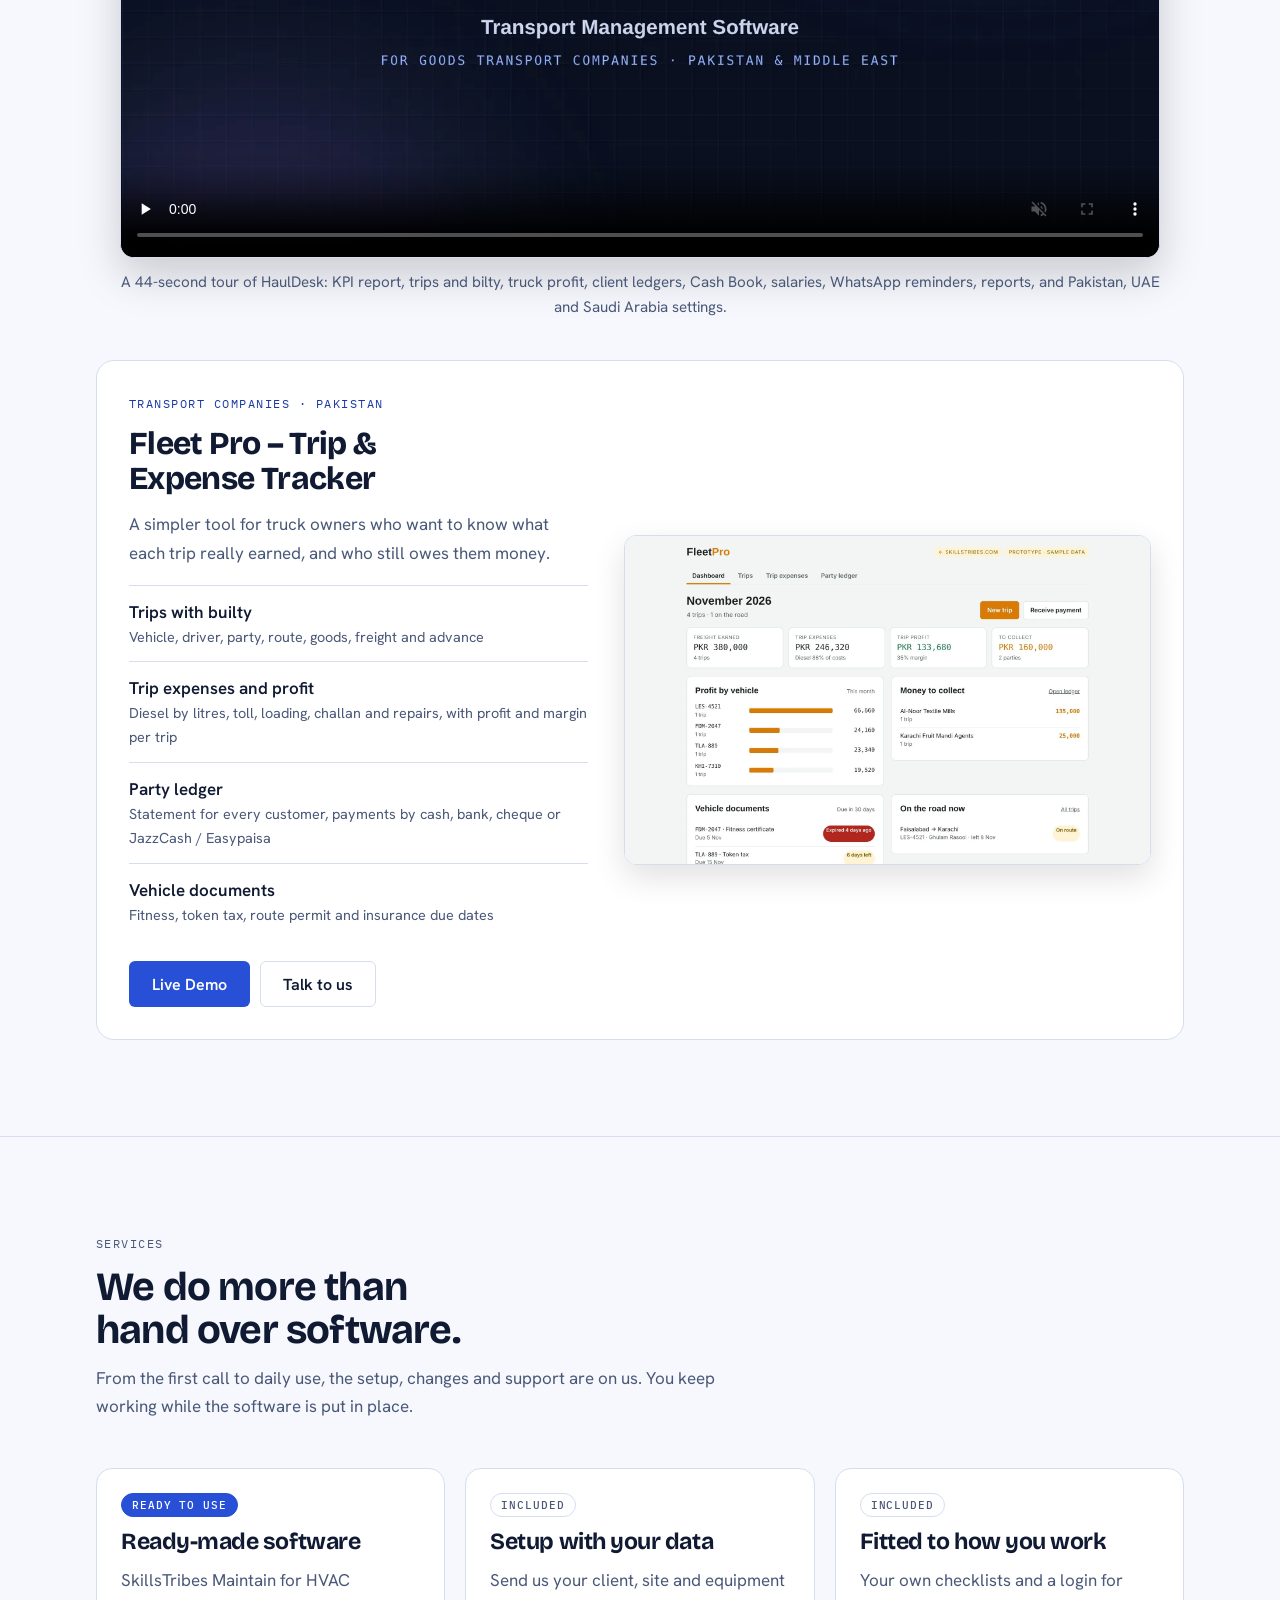
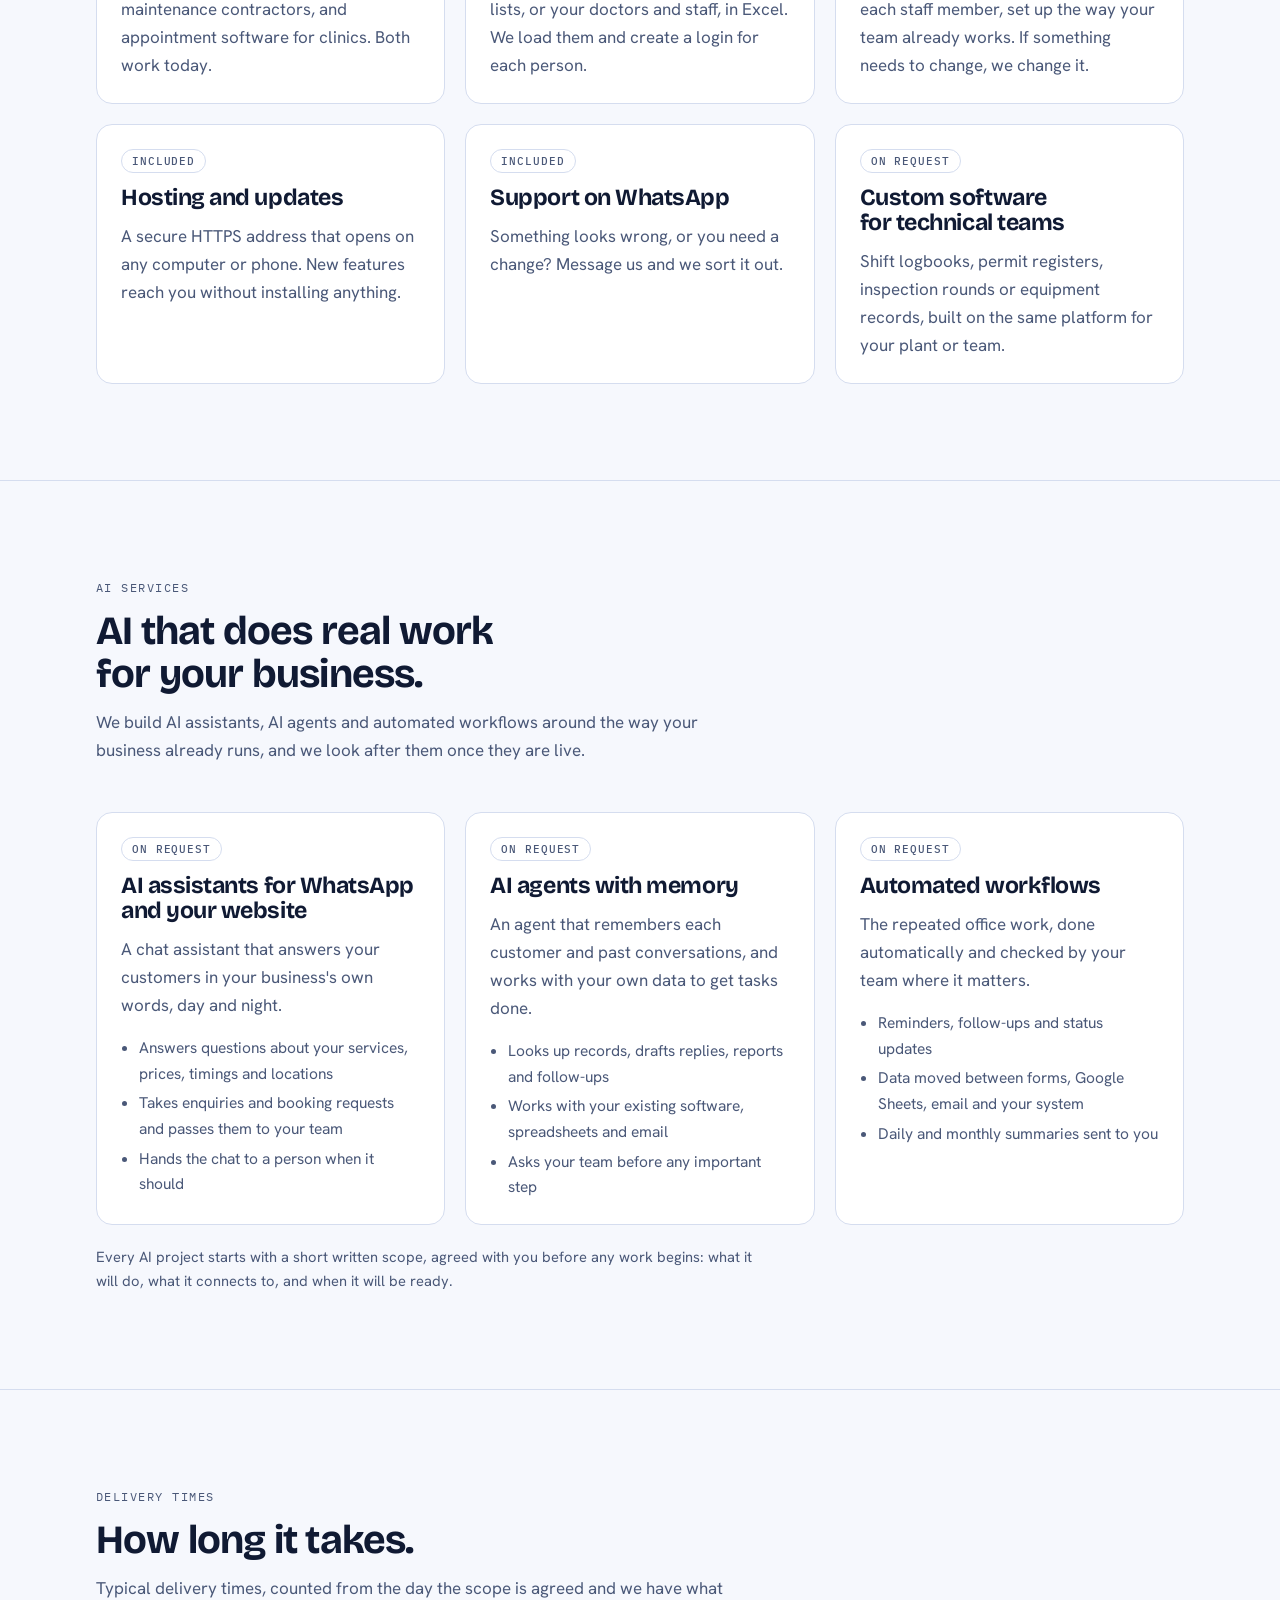
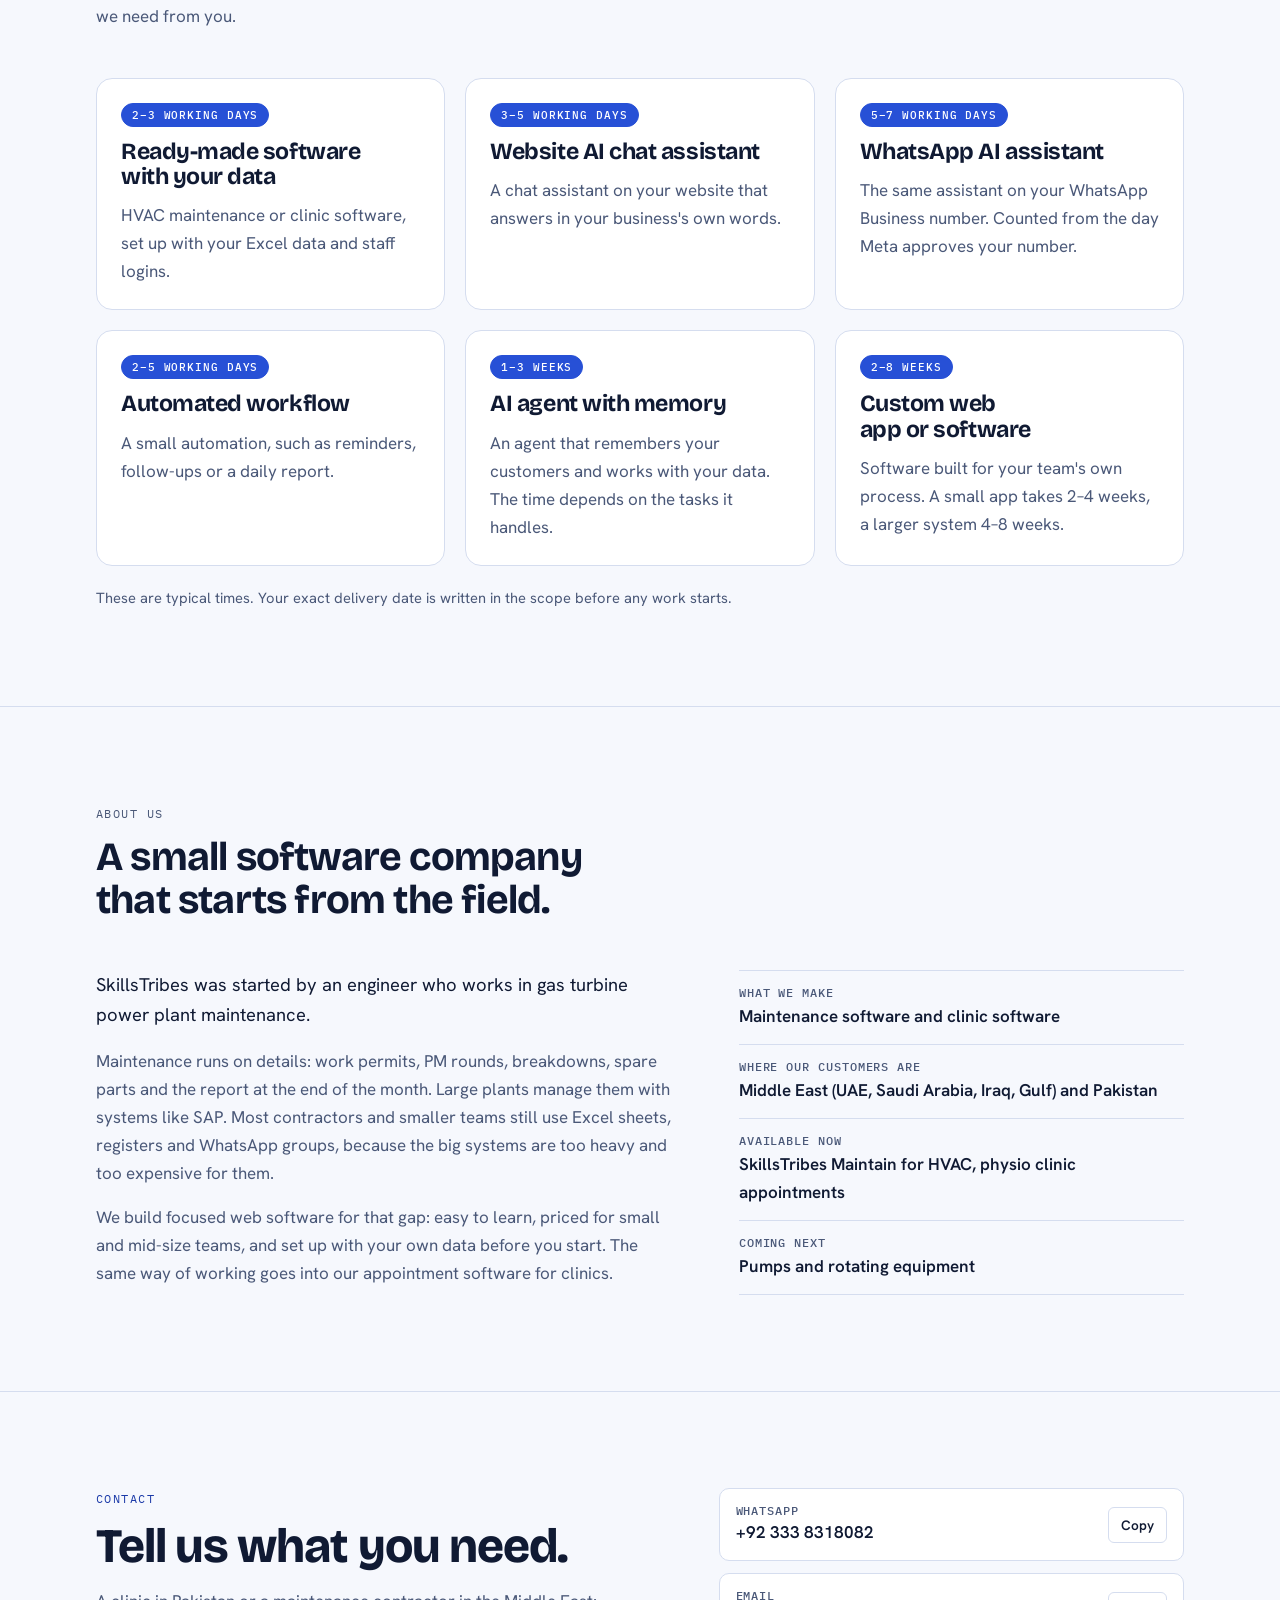
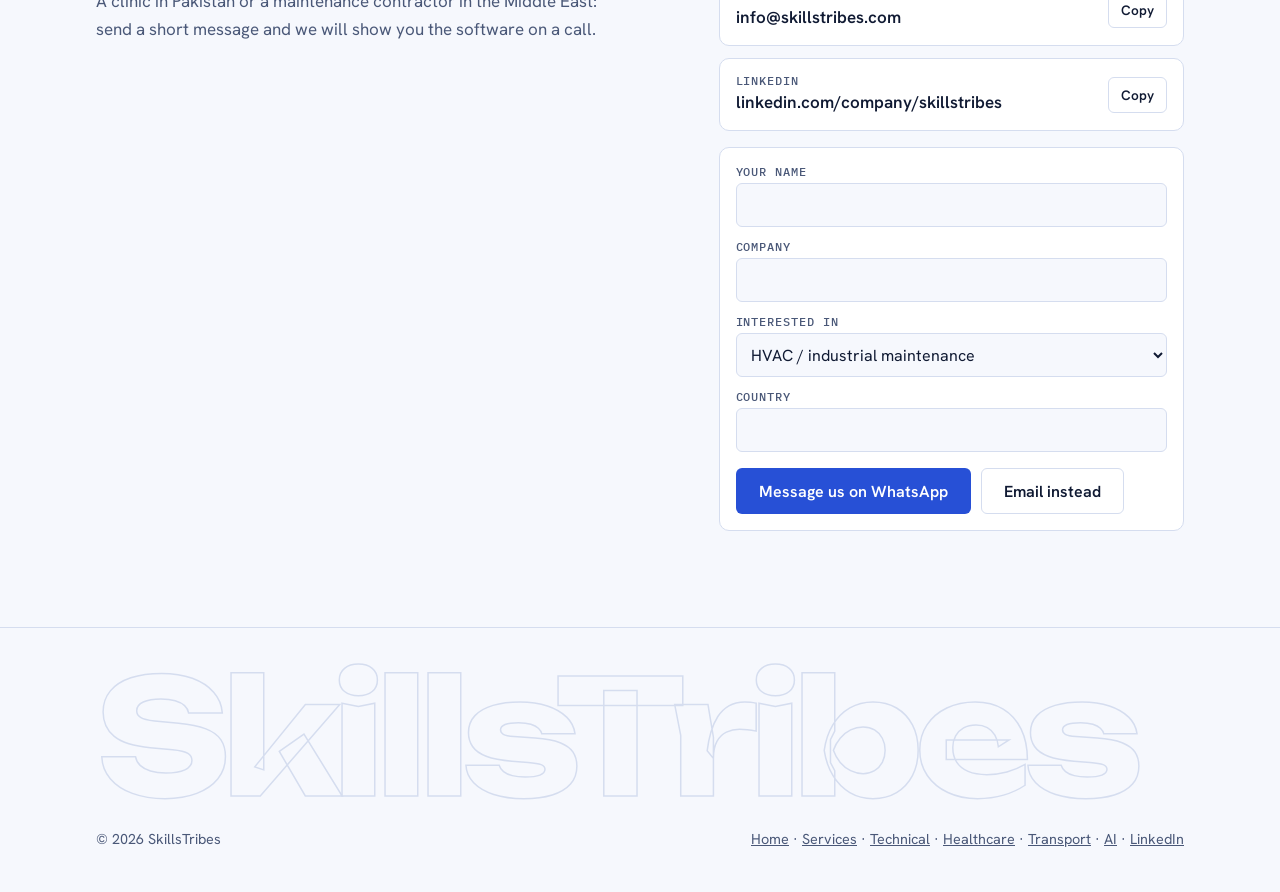
==== commit cebc76ab: "Home: typical delivery times section Co-Authored-By: Claude Opus 5.5 <noreply@anthropic.com> Claude-" ====
--- a/index.html
+++ b/index.html
@@ -225,6 +225,49 @@
     </div>
   </section>
 
+  <section id="delivery">
+    <div class="wrap">
+      <div class="sec-head">
+        <p class="eyebrow">Delivery times</p>
+        <h2>How long it takes.</h2>
+        <p>Typical delivery times, counted from the day the scope is agreed and we have what we need from you.</p>
+      </div>
+      <div class="svc-grid svc-3">
+        <article class="svc">
+          <span class="badge now">2–3 working days</span>
+          <h3>Ready-made software with your data</h3>
+          <p>HVAC maintenance or clinic software, set up with your Excel data and staff logins.</p>
+        </article>
+        <article class="svc">
+          <span class="badge now">3–5 working days</span>
+          <h3>Website AI chat assistant</h3>
+          <p>A chat assistant on your website that answers in your business's own words.</p>
+        </article>
+        <article class="svc">
+          <span class="badge now">5–7 working days</span>
+          <h3>WhatsApp AI assistant</h3>
+          <p>The same assistant on your WhatsApp Business number. Counted from the day Meta approves your number.</p>
+        </article>
+        <article class="svc">
+          <span class="badge now">2–5 working days</span>
+          <h3>Automated workflow</h3>
+          <p>A small automation, such as reminders, follow-ups or a daily report.</p>
+        </article>
+        <article class="svc">
+          <span class="badge now">1–3 weeks</span>
+          <h3>AI agent with memory</h3>
+          <p>An agent that remembers your customers and works with your data. The time depends on the tasks it handles.</p>
+        </article>
+        <article class="svc">
+          <span class="badge now">2–8 weeks</span>
+          <h3>Custom web app or software</h3>
+          <p>Software built for your team's own process. A small app takes 2–4 weeks, a larger system 4–8 weeks.</p>
+        </article>
+      </div>
+      <p class="svc-note">These are typical times. Your exact delivery date is written in the scope before any work starts.</p>
+    </div>
+  </section>
+
   <section id="about">
     <div class="wrap">
       <div class="sec-head">
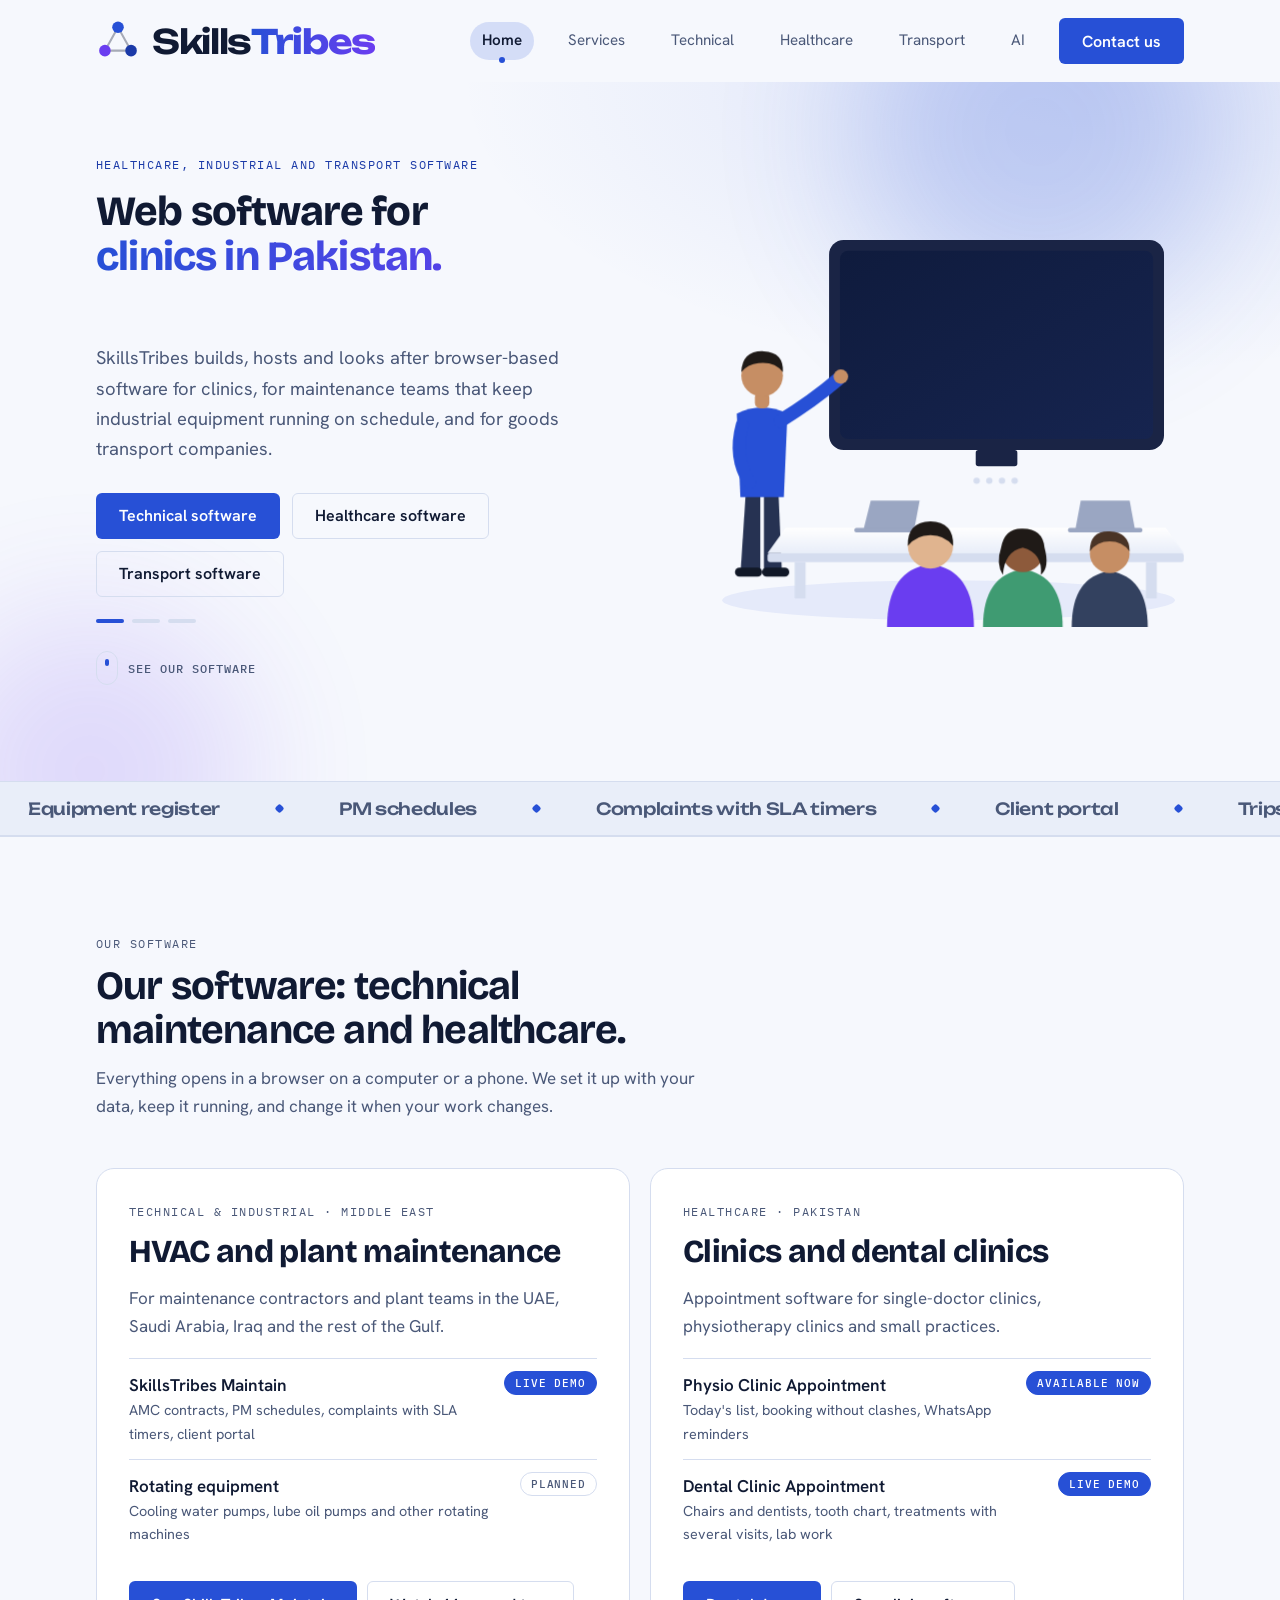
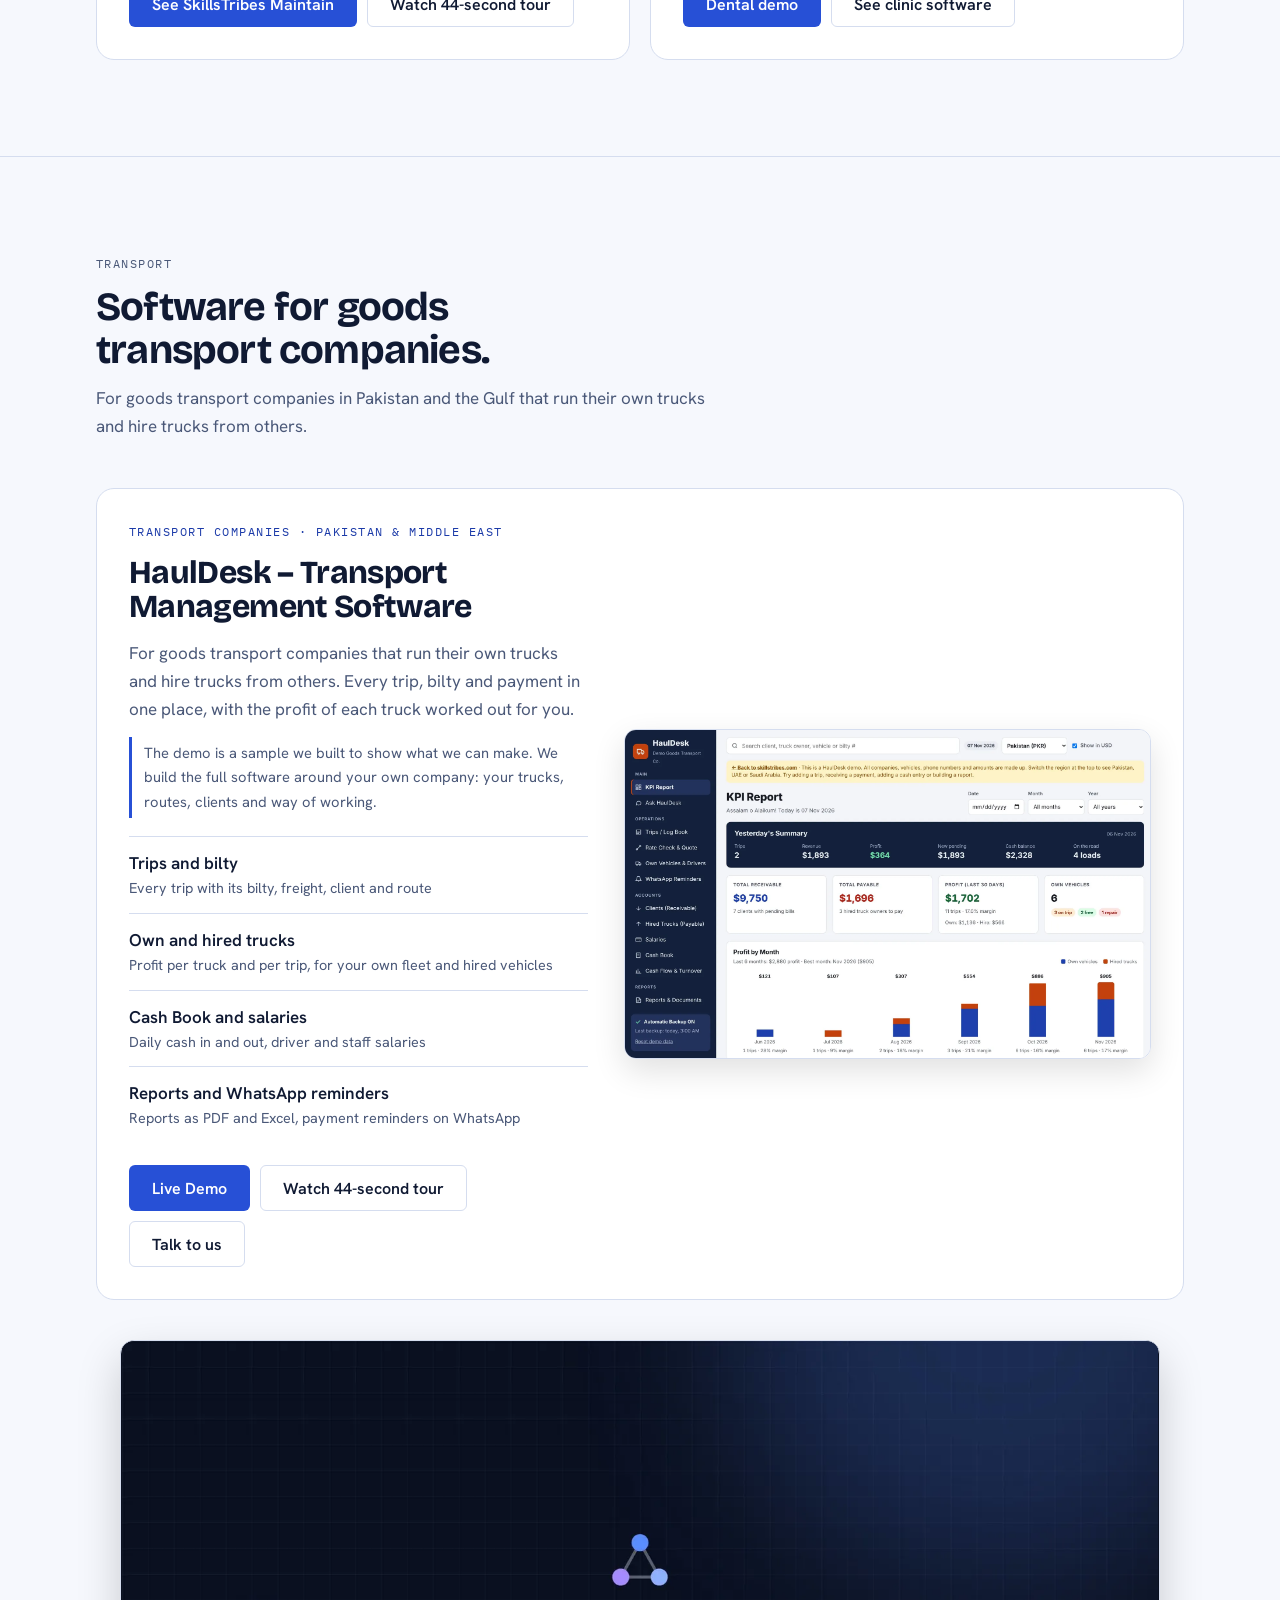
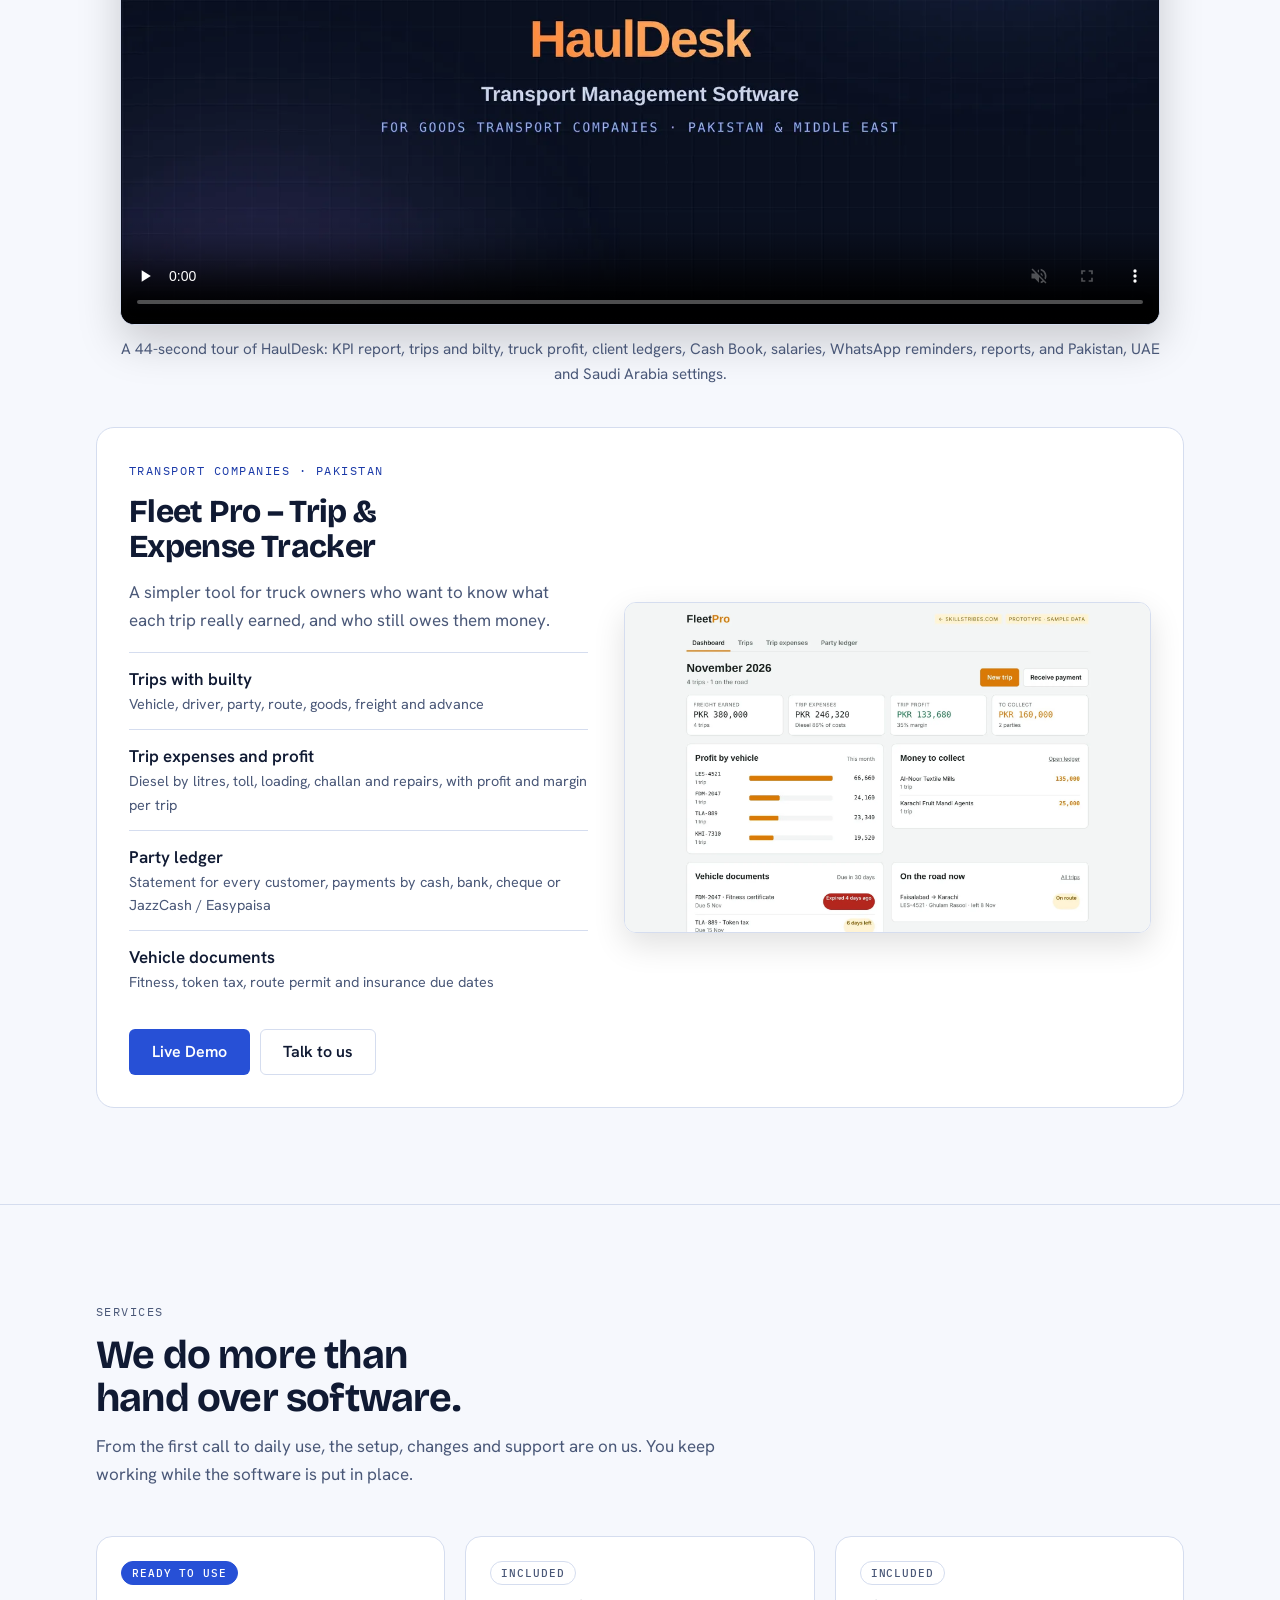
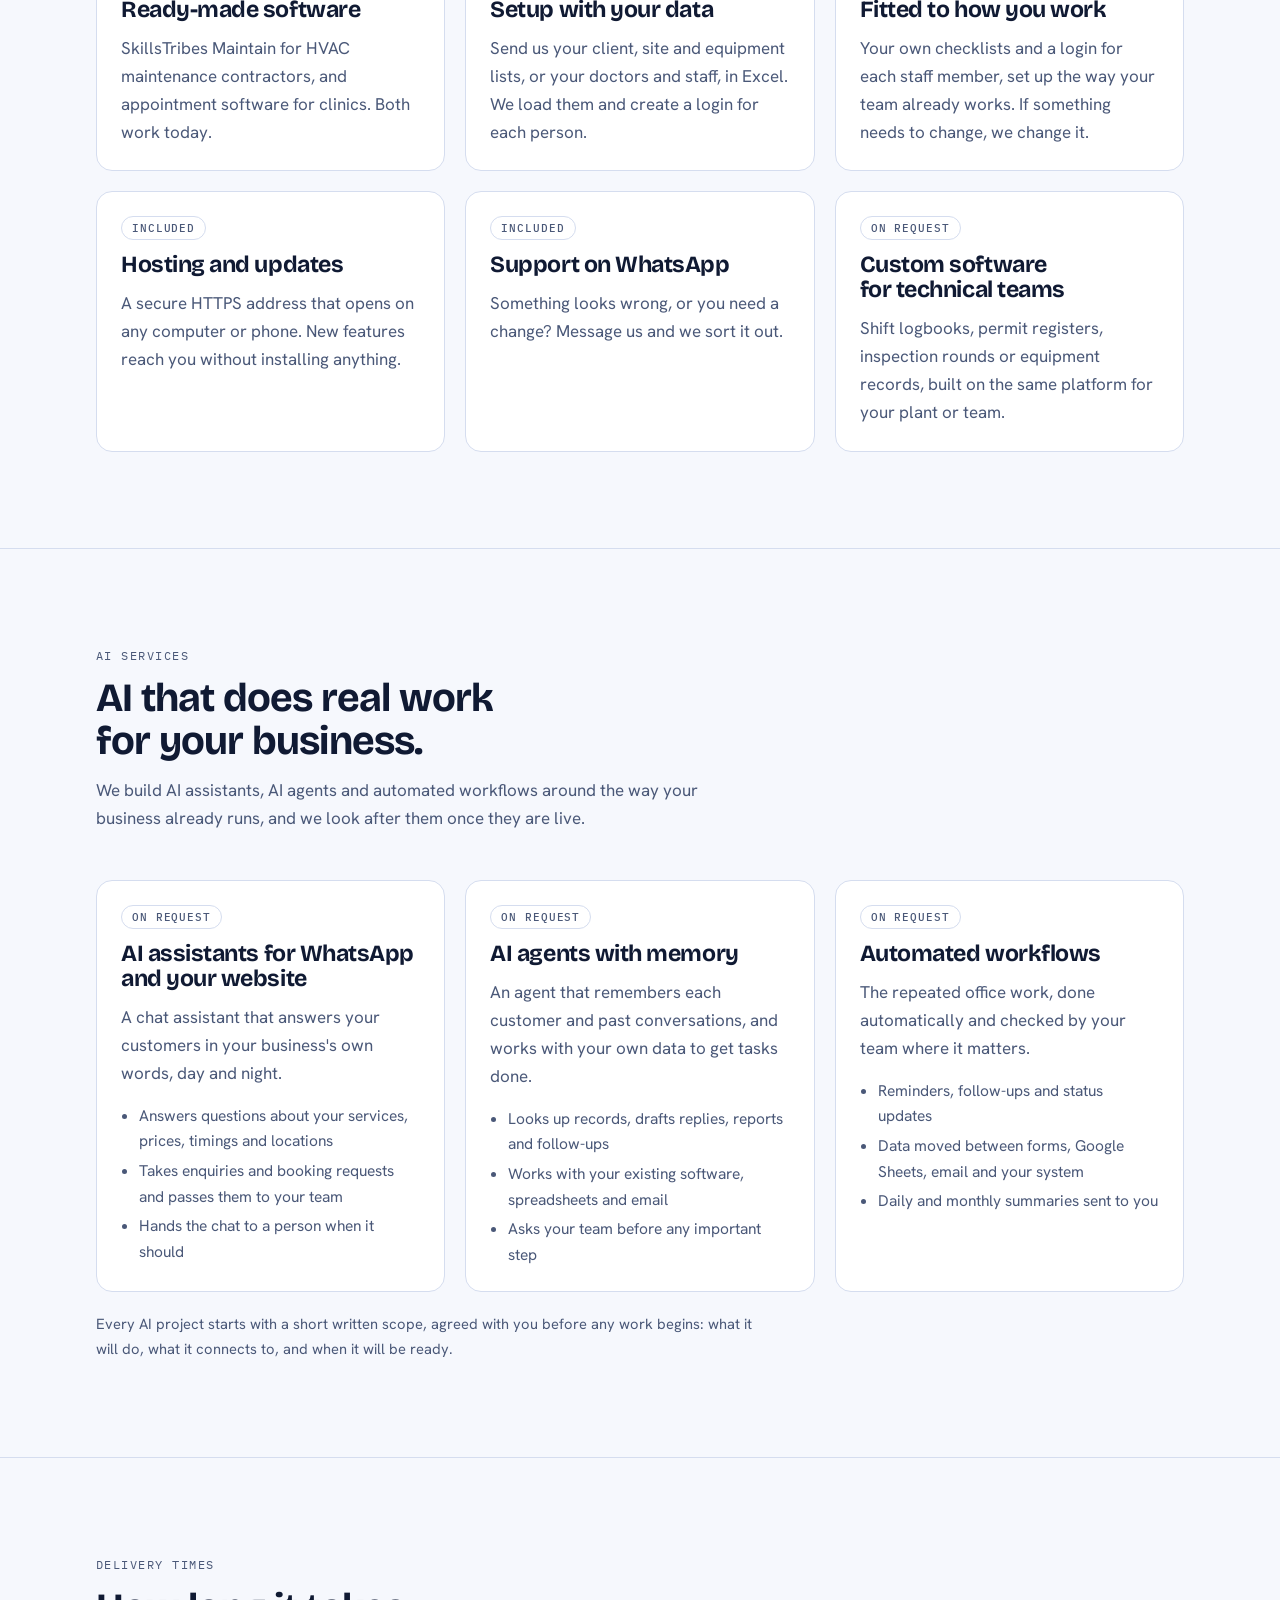
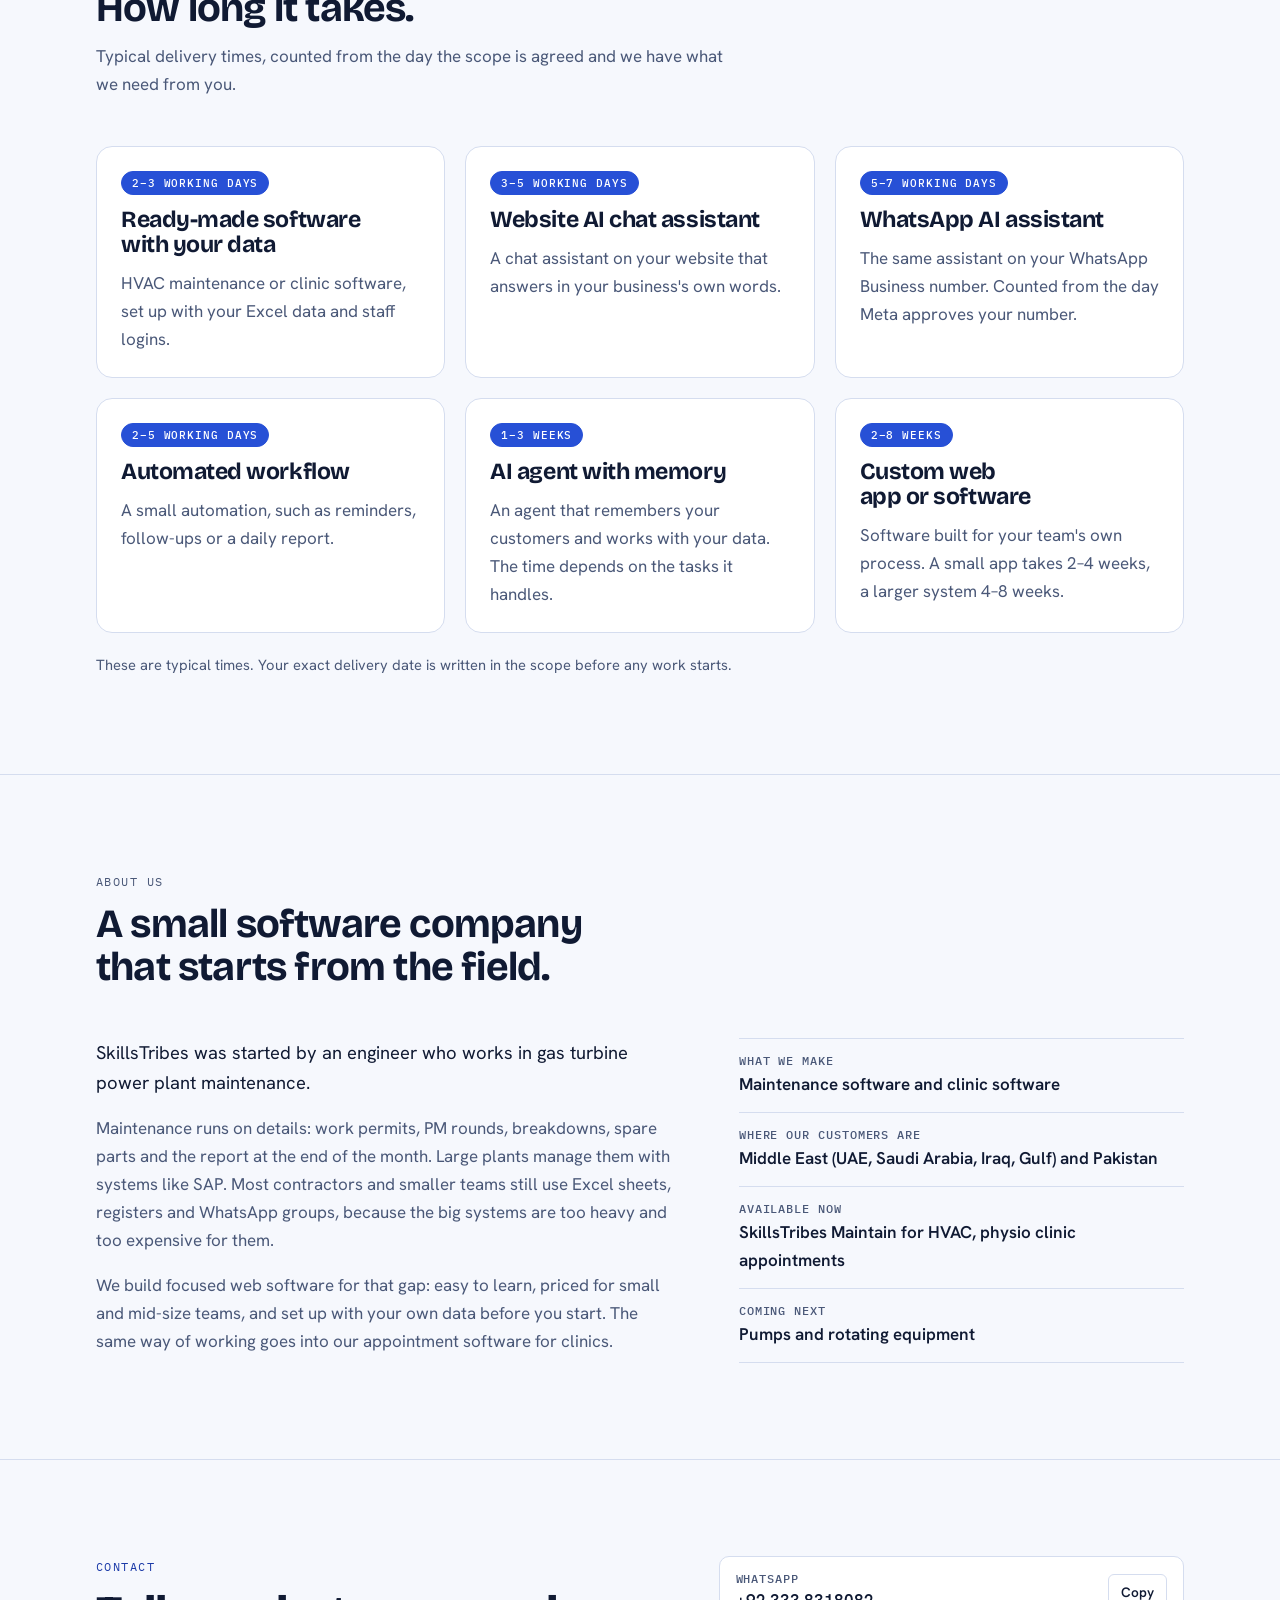
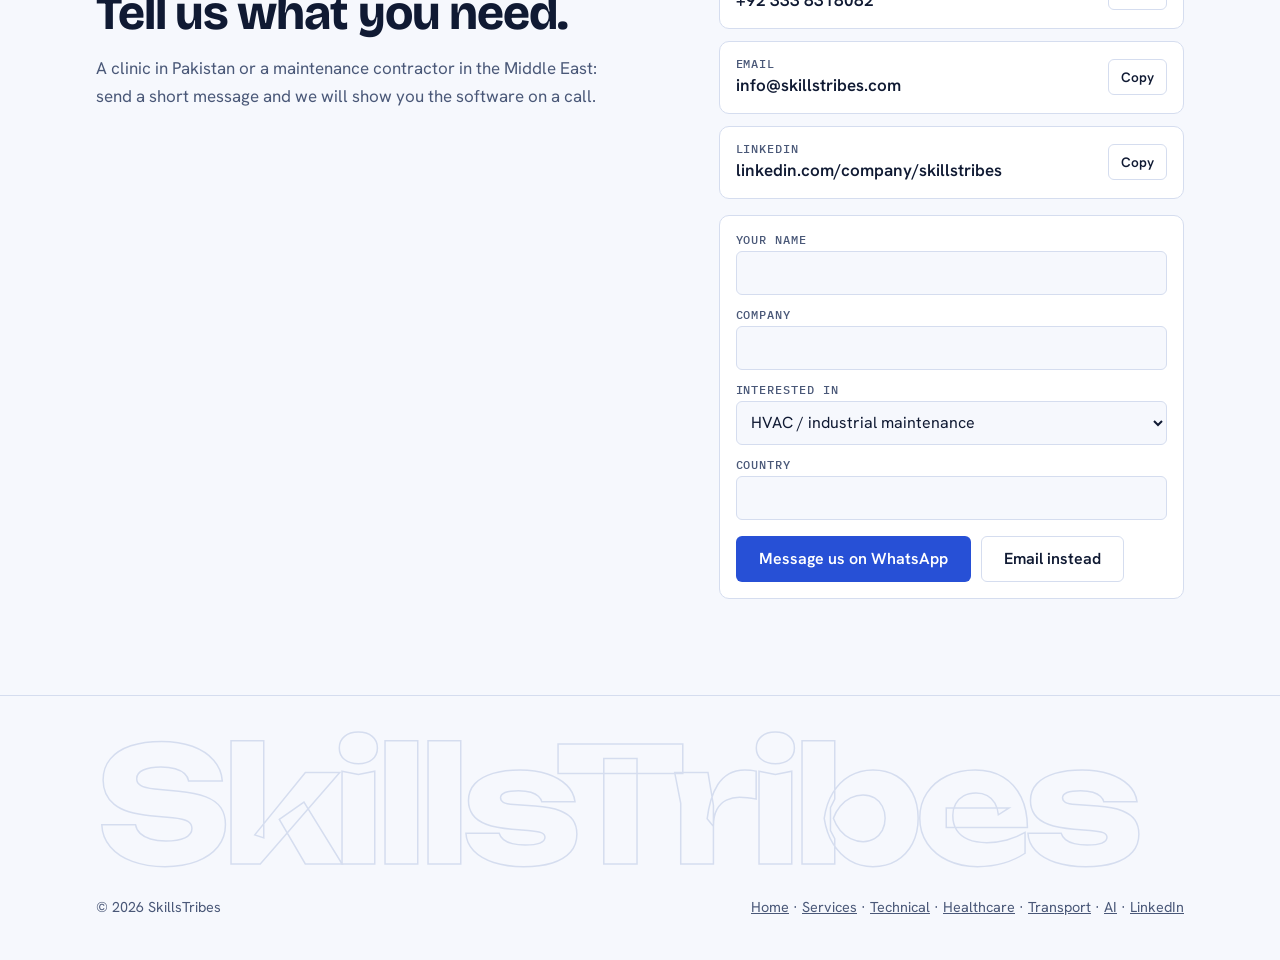
==== commit 9505324e: "Home: hero illustration (team meeting, screen cycles website / web app / AI agent / workflow) Co-Aut" ====
--- a/index.html
+++ b/index.html
@@ -20,7 +20,7 @@
 <link rel="preconnect" href="https://fonts.googleapis.com">
 <link rel="preconnect" href="https://fonts.gstatic.com" crossorigin>
 <link rel="stylesheet" href="https://fonts.googleapis.com/css2?family=Bricolage+Grotesque:opsz,wght@12..96,500..800&family=Hanken+Grotesk:wght@400..700&family=IBM+Plex+Mono:wght@400;500&family=Unbounded:wght@500..700&display=swap">
-<link rel="stylesheet" href="/assets/site.css?v=20261109">
+<link rel="stylesheet" href="/assets/site.css?v=20261120">
 </head>
 <body>
 <header>
@@ -42,16 +42,137 @@
   <section class="hero">
     <div class="orbs" aria-hidden="true"><i></i><i></i></div>
     <div class="wrap">
-      <p class="eyebrow rise">Healthcare, industrial and transport software</p>
-      <h1 class="rise d1" style="max-width: 18em;"><span class="vh">Web software for clinics in Pakistan, maintenance teams across the Middle East, and goods transport companies.</span><span aria-hidden="true">Web software for<br><span class="rotator"><span class="grad on">clinics in Pakistan.</span><span class="grad">maintenance teams across the Middle East.</span><span class="grad">goods transport companies.</span></span></span></h1>
-      <p class="lead rise d2">SkillsTribes builds, hosts and looks after browser-based software for clinics, for maintenance teams that keep industrial equipment running on schedule, and for goods transport companies.</p>
-      <div class="cta-row rise d3">
-        <a class="btn btn-gold" href="/hvac/">Technical software</a>
-        <a class="btn btn-line" href="/clinics/">Healthcare software</a>
-        <a class="btn btn-line" href="#transport">Transport software</a>
-      </div>
-      <div class="slide-dots rise d3" aria-hidden="true"><button type="button" tabindex="-1" class="on"></button><button type="button" tabindex="-1"></button><button type="button" tabindex="-1"></button></div>
-      <a class="scroll-cue rise d3" href="#divisions"><i aria-hidden="true"></i>See our software</a>
+      <div class="hero-grid">
+        <div class="hero-copy">
+        <p class="eyebrow rise">Healthcare, industrial and transport software</p>
+        <h1 class="rise d1" style="max-width: 18em;"><span class="vh">Web software for clinics in Pakistan, maintenance teams across the Middle East, and goods transport companies.</span><span aria-hidden="true">Web software for<br><span class="rotator"><span class="grad on">clinics in Pakistan.</span><span class="grad">maintenance teams across the Middle East.</span><span class="grad">goods transport companies.</span></span></span></h1>
+        <p class="lead rise d2">SkillsTribes builds, hosts and looks after browser-based software for clinics, for maintenance teams that keep industrial equipment running on schedule, and for goods transport companies.</p>
+        <div class="cta-row rise d3">
+          <a class="btn btn-gold" href="/hvac/">Technical software</a>
+          <a class="btn btn-line" href="/clinics/">Healthcare software</a>
+          <a class="btn btn-line" href="#transport">Transport software</a>
+        </div>
+        <div class="slide-dots rise d3" aria-hidden="true"><button type="button" tabindex="-1" class="on"></button><button type="button" tabindex="-1"></button><button type="button" tabindex="-1"></button></div>
+        <a class="scroll-cue rise d3" href="#divisions"><i aria-hidden="true"></i>See our software</a>
+        </div>
+        <figure class="hero-art rise d2" aria-label="Illustration: a team in a meeting while a presenter explains a website, an app, an AI agent and a workflow on a big screen">
+        <svg viewBox="0 0 560 450" role="img" aria-hidden="true" focusable="false">
+          <defs>
+            <linearGradient id="ha-scr" x1="0" y1="0" x2="1" y2="1"><stop offset="0" stop-color="#0f1b3d"/><stop offset="1" stop-color="#16244f"/></linearGradient>
+            <linearGradient id="ha-tbl" x1="0" y1="0" x2="0" y2="1"><stop offset="0" class="ha-tbl-a"/><stop offset="1" class="ha-tbl-b"/></linearGradient>
+          </defs>
+          <!-- floor shadow -->
+          <ellipse cx="300" cy="420" rx="250" ry="22" class="ha-shadow"/>
+          <!-- screen -->
+          <rect x="168" y="22" width="370" height="232" rx="16" class="ha-frame"/>
+          <rect x="180" y="34" width="346" height="208" rx="9" fill="url(#ha-scr)"/>
+          <rect x="330" y="254" width="46" height="18" rx="3" class="ha-frame"/>
+          <!-- slide 1: website -->
+          <g class="ha-slide s1">
+            <text x="198" y="60" class="ha-tag">Website</text>
+            <rect x="198" y="72" width="310" height="152" rx="7" fill="#ffffff" fill-opacity="0.07" stroke="#8fb0ff" stroke-opacity="0.35"/>
+            <circle cx="210" cy="83" r="3" fill="#ec8579"/><circle cx="220" cy="83" r="3" fill="#e6b062"/><circle cx="230" cy="83" r="3" fill="#62c295"/>
+            <rect x="244" y="79" width="120" height="8" rx="4" fill="#ffffff" fill-opacity="0.12"/>
+            <rect x="212" y="102" width="120" height="12" rx="4" fill="#ffffff" fill-opacity="0.85"/>
+            <rect x="212" y="120" width="96" height="12" rx="4" fill="#8fb0ff"/>
+            <rect x="212" y="142" width="130" height="6" rx="3" fill="#ffffff" fill-opacity="0.3"/>
+            <rect x="212" y="153" width="112" height="6" rx="3" fill="#ffffff" fill-opacity="0.3"/>
+            <rect x="212" y="172" width="54" height="18" rx="5" fill="#5b8cff"/>
+            <rect x="272" y="172" width="54" height="18" rx="5" fill="none" stroke="#ffffff" stroke-opacity="0.4"/>
+            <rect x="360" y="100" width="134" height="104" rx="8" fill="#a58bff" fill-opacity="0.35"/>
+            <circle cx="427" cy="140" r="20" fill="#ffffff" fill-opacity="0.25"/>
+            <rect x="384" y="172" width="86" height="8" rx="4" fill="#ffffff" fill-opacity="0.35"/>
+          </g>
+          <!-- slide 2: app -->
+          <g class="ha-slide s2">
+            <text x="198" y="60" class="ha-tag">Web app</text>
+            <rect x="198" y="72" width="64" height="152" rx="7" fill="#ffffff" fill-opacity="0.08"/>
+            <rect x="208" y="86" width="44" height="7" rx="3" fill="#8fb0ff"/>
+            <rect x="208" y="102" width="40" height="6" rx="3" fill="#ffffff" fill-opacity="0.3"/>
+            <rect x="208" y="116" width="36" height="6" rx="3" fill="#ffffff" fill-opacity="0.3"/>
+            <rect x="208" y="130" width="40" height="6" rx="3" fill="#ffffff" fill-opacity="0.3"/>
+            <rect x="272" y="72" width="72" height="44" rx="7" fill="#5b8cff" fill-opacity="0.55"/>
+            <rect x="352" y="72" width="72" height="44" rx="7" fill="#a58bff" fill-opacity="0.55"/>
+            <rect x="432" y="72" width="76" height="44" rx="7" fill="#62c295" fill-opacity="0.55"/>
+            <rect x="282" y="82" width="26" height="9" rx="3" fill="#ffffff" fill-opacity="0.9"/>
+            <rect x="362" y="82" width="26" height="9" rx="3" fill="#ffffff" fill-opacity="0.9"/>
+            <rect x="442" y="82" width="26" height="9" rx="3" fill="#ffffff" fill-opacity="0.9"/>
+            <rect x="272" y="124" width="236" height="100" rx="7" fill="#ffffff" fill-opacity="0.07"/>
+            <polyline points="284,206 314,186 344,194 374,160 404,170 434,140 464,150 494,134" fill="none" stroke="#8fb0ff" stroke-width="3" stroke-linecap="round" stroke-linejoin="round"/>
+            <g fill="#5b8cff" fill-opacity="0.5"><rect x="292" y="196" width="12" height="20"/><rect x="352" y="186" width="12" height="30"/><rect x="412" y="176" width="12" height="40"/><rect x="472" y="166" width="12" height="50"/></g>
+          </g>
+          <!-- slide 3: AI agent -->
+          <g class="ha-slide s3">
+            <text x="198" y="60" class="ha-tag">AI agent</text>
+            <rect x="214" y="80" width="150" height="30" rx="12" fill="#ffffff" fill-opacity="0.14"/>
+            <rect x="226" y="91" width="118" height="7" rx="3" fill="#ffffff" fill-opacity="0.6"/>
+            <circle cx="470" cy="134" r="16" fill="#a58bff"/>
+            <rect x="461" y="128" width="18" height="12" rx="4" fill="#ffffff"/>
+            <circle cx="466" cy="134" r="2" fill="#a58bff"/><circle cx="474" cy="134" r="2" fill="#a58bff"/>
+            <line x1="470" y1="118" x2="470" y2="112" stroke="#a58bff" stroke-width="2"/><circle cx="470" cy="110" r="3" fill="#a58bff"/>
+            <rect x="270" y="122" width="180" height="42" rx="12" fill="#5b8cff" fill-opacity="0.65"/>
+            <rect x="282" y="133" width="150" height="7" rx="3" fill="#ffffff" fill-opacity="0.9"/>
+            <rect x="282" y="146" width="110" height="7" rx="3" fill="#ffffff" fill-opacity="0.7"/>
+            <rect x="214" y="176" width="120" height="30" rx="12" fill="#ffffff" fill-opacity="0.14"/>
+            <rect x="226" y="187" width="90" height="7" rx="3" fill="#ffffff" fill-opacity="0.6"/>
+            <g class="ha-typing"><circle cx="410" cy="191" r="4" fill="#8fb0ff"/><circle cx="424" cy="191" r="4" fill="#8fb0ff"/><circle cx="438" cy="191" r="4" fill="#8fb0ff"/></g>
+          </g>
+          <!-- slide 4: workflow -->
+          <g class="ha-slide s4">
+            <text x="198" y="60" class="ha-tag">Workflow</text>
+            <g fill="none" stroke="#8fb0ff" stroke-width="2.5" stroke-linecap="round">
+              <path d="M262 108 H300"/><path d="M362 108 H398"/><path d="M430 128 V162"/><path d="M398 186 H362"/><path d="M300 186 H262"/>
+            </g>
+            <g fill="#8fb0ff"><path d="M300 103 l8 5 -8 5z"/><path d="M398 103 l8 5 -8 5z"/><path d="M425 162 l5 8 5 -8z"/><path d="M362 181 l-8 5 8 5z"/><path d="M262 181 l-8 5 8 5z"/></g>
+            <rect x="200" y="88" width="62" height="40" rx="9" fill="#5b8cff"/>
+            <rect x="308" y="88" width="54" height="40" rx="9" fill="#a58bff"/>
+            <rect x="406" y="88" width="64" height="40" rx="9" fill="#62c295"/>
+            <rect x="368" y="166" width="62" height="40" rx="9" fill="#e6b062"/>
+            <rect x="200" y="166" width="54" height="40" rx="9" fill="#5b8cff" fill-opacity="0.7"/>
+            <rect x="300" y="166" width="62" height="40" rx="9" fill="#ffffff" fill-opacity="0.18"/>
+            <g fill="#ffffff" fill-opacity="0.9"><rect x="212" y="104" width="38" height="7" rx="3"/><rect x="318" y="104" width="34" height="7" rx="3"/><rect x="418" y="104" width="40" height="7" rx="3"/><rect x="380" y="182" width="38" height="7" rx="3"/><rect x="210" y="182" width="34" height="7" rx="3"/><rect x="312" y="182" width="38" height="7" rx="3"/></g>
+          </g>
+          <!-- presenter -->
+          <g class="ha-presenter">
+            <path d="M70 392 L76 300 L92 300 L92 392 Z" class="ha-pants"/>
+            <path d="M96 392 L96 300 L112 300 L116 392 Z" class="ha-pants"/>
+            <rect x="64" y="384" width="30" height="10" rx="5" class="ha-shoe"/><rect x="94" y="384" width="30" height="10" rx="5" class="ha-shoe"/>
+            <path d="M66 214 Q94 200 122 214 L118 306 L70 306 Z" class="ha-shirt"/>
+            <path d="M114 222 Q150 200 178 176" class="ha-arm" fill="none" stroke-width="15" stroke-linecap="round"/>
+            <circle cx="181" cy="173" r="8" class="ha-skin1"/>
+            <path d="M72 226 Q62 262 80 290" class="ha-arm" fill="none" stroke-width="14" stroke-linecap="round"/>
+            <rect x="86" y="190" width="16" height="18" rx="6" class="ha-skin1"/>
+            <circle cx="94" cy="172" r="23" class="ha-skin1"/>
+            <path d="M71 168 Q72 144 96 145 Q118 146 117 168 Q108 156 90 158 Q78 159 71 168Z" class="ha-hair"/>
+          </g>
+          <!-- table -->
+          <path d="M120 340 H540 L560 368 H100 Z" fill="url(#ha-tbl)"/>
+          <rect x="100" y="368" width="460" height="10" rx="3" class="ha-tbl-edge"/>
+          <rect x="130" y="378" width="12" height="40" class="ha-tbl-edge"/><rect x="518" y="378" width="12" height="40" class="ha-tbl-edge"/>
+          <!-- laptops -->
+          <path d="M206 342 L214 310 H268 L262 342 Z" class="ha-laptop"/><rect x="196" y="340" width="76" height="5" rx="2" class="ha-laptop"/>
+          <path d="M440 342 L446 310 H500 L506 342 Z" class="ha-laptop"/><rect x="432" y="340" width="82" height="5" rx="2" class="ha-laptop"/>
+          <!-- audience seen from behind -->
+          <g>
+            <path d="M232 450 Q232 386 280 380 Q328 386 328 450 Z" class="ha-shirt2"/>
+            <circle cx="280" cy="360" r="25" class="ha-skin2"/>
+            <path d="M255 360 Q254 334 280 333 Q306 334 305 360 Q296 348 280 348 Q264 348 255 360Z" class="ha-hair"/>
+          </g>
+          <g>
+            <path d="M338 450 Q338 392 382 386 Q426 392 426 450 Z" class="ha-shirt3"/>
+            <circle cx="382" cy="366" r="23" class="ha-skin3"/>
+            <path d="M358 362 Q362 340 382 341 Q404 341 406 362 Q412 384 402 392 Q404 368 382 362 Q362 366 360 392 Q352 380 358 362Z" class="ha-hair"/>
+          </g>
+          <g>
+            <path d="M436 450 Q436 394 478 388 Q520 394 520 450 Z" class="ha-shirt4"/>
+            <circle cx="478" cy="368" r="22" class="ha-skin1"/>
+            <path d="M456 366 Q456 343 478 344 Q500 345 500 366 Q492 355 478 355 Q464 355 456 366Z" class="ha-hair2"/>
+          </g>
+          <!-- slide dots under screen -->
+          <g class="ha-dots"><circle cx="331" cy="288" r="3.5" class="d1"/><circle cx="345" cy="288" r="3.5" class="d2"/><circle cx="359" cy="288" r="3.5" class="d3"/><circle cx="373" cy="288" r="3.5" class="d4"/></g>
+        </svg>
+        </figure>
+      </div>
     </div>
   </section>
 
--- a/assets/site.css
+++ b/assets/site.css
@@ -385,3 +385,42 @@
 .tour video { display: block; width: 100%; height: auto; aspect-ratio: 16 / 9; border-radius: 14px; border: 1px solid var(--line); background: #0a1020; box-shadow: 0 18px 44px rgb(0 0 0 / 0.18); }
 .tour-cap { margin: 0; text-align: center; color: var(--muted); font-size: 0.95rem; }
 .division .go { display: flex; flex-wrap: wrap; gap: 10px; }
+
+/* Hero illustration: team meeting with a presenter (added 2026-11-20) */
+.hero-art { margin: 0; }
+.hero-art svg { display: block; width: 100%; height: auto; }
+.hero-art .ha-frame { fill: #1a2445; }
+.hero-art .ha-tag { font: 600 13px var(--mono); letter-spacing: 0.08em; text-transform: uppercase; fill: #8fb0ff; }
+.hero-art .ha-shadow { fill: var(--gold); opacity: 0.08; }
+.hero-art .ha-tbl-a { stop-color: var(--surface); }
+.hero-art .ha-tbl-b { stop-color: var(--bg-2); }
+.hero-art .ha-tbl-edge { fill: var(--line); }
+.hero-art .ha-laptop { fill: #9aa6c2; }
+.hero-art .ha-skin1 { fill: #c68e64; }
+.hero-art .ha-skin2 { fill: #e0b48f; }
+.hero-art .ha-skin3 { fill: #8d5a3b; }
+.hero-art .ha-hair { fill: #1f1a17; }
+.hero-art .ha-hair2 { fill: #4a3426; }
+.hero-art .ha-shirt { fill: var(--gold); }
+.hero-art .ha-arm { stroke: var(--gold); }
+.hero-art .ha-shirt2 { fill: var(--accent2); }
+.hero-art .ha-shirt3 { fill: #3f9b72; }
+.hero-art .ha-shirt4 { fill: #33415f; }
+.hero-art .ha-pants { fill: #263252; }
+.hero-art .ha-shoe { fill: #111827; }
+.hero-art .ha-slide { opacity: 0; animation: ha-show 16s linear infinite both; }
+.hero-art .s2 { animation-delay: 4s; } .hero-art .s3 { animation-delay: 8s; } .hero-art .s4 { animation-delay: 12s; }
+@keyframes ha-show { 0% { opacity: 0; } 3% { opacity: 1; } 23% { opacity: 1; } 26% { opacity: 0; } 100% { opacity: 0; } }
+.hero-art .ha-dots circle { fill: var(--line); animation: ha-dot 16s linear infinite both; }
+.hero-art .ha-dots .d2 { animation-delay: 4s; } .hero-art .ha-dots .d3 { animation-delay: 8s; } .hero-art .ha-dots .d4 { animation-delay: 12s; }
+@keyframes ha-dot { 0%, 24% { fill: var(--gold); } 25%, 100% { fill: var(--line); } }
+.hero-art .ha-typing circle { animation: ha-blink 1.2s ease-in-out infinite; }
+.hero-art .ha-typing circle:nth-child(2) { animation-delay: 0.2s; } .hero-art .ha-typing circle:nth-child(3) { animation-delay: 0.4s; }
+@keyframes ha-blink { 0%, 100% { opacity: 0.3; } 50% { opacity: 1; } }
+@media (max-width: 900px) { .hero-art { max-width: 460px; margin: 8px auto 0; width: 100%; } }
+@media (prefers-reduced-motion: reduce) {
+  .hero-art .ha-slide, .hero-art .ha-dots circle, .hero-art .ha-typing circle { animation: none; }
+  .hero-art .s1 { opacity: 1; }
+  .hero-art .ha-dots .d1 { fill: var(--gold); }
+}
+.hero-grid .hero-copy h1 { font-size: clamp(1.9rem, 3.3vw, 2.6rem); }
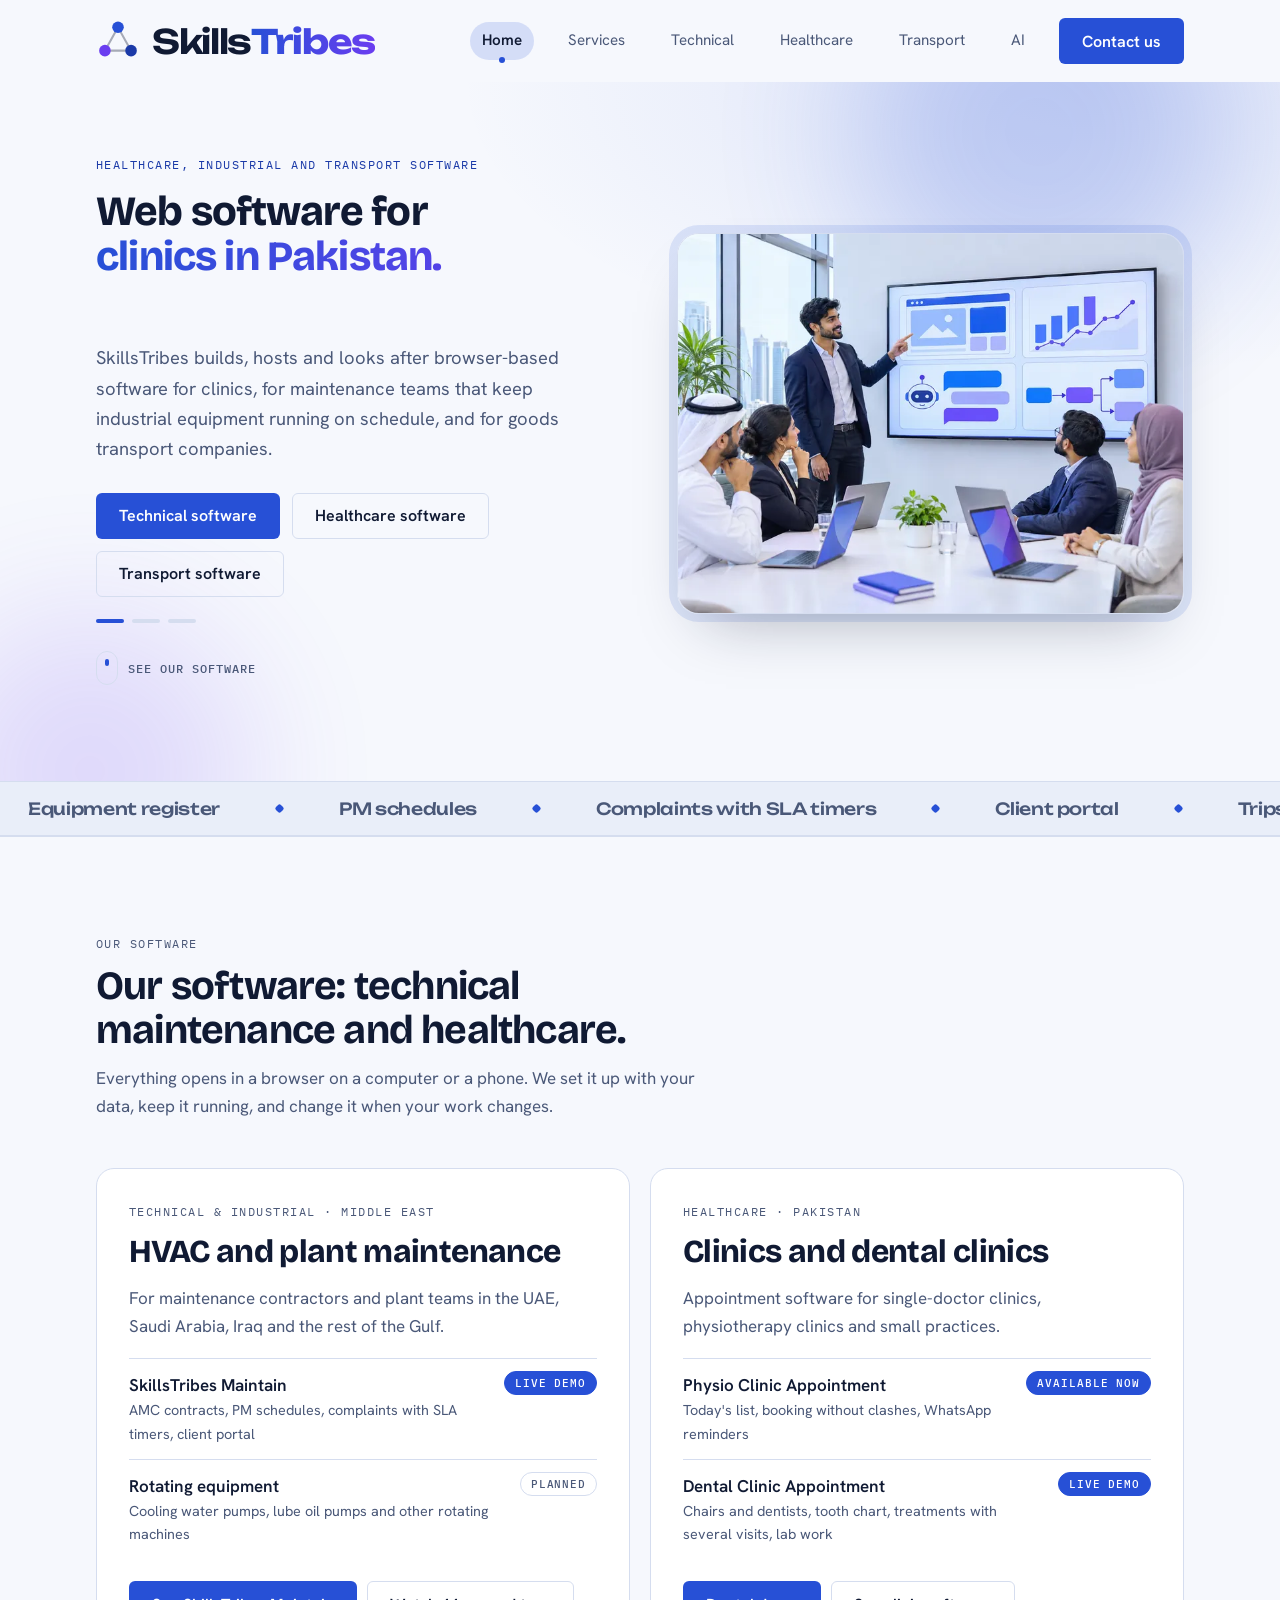
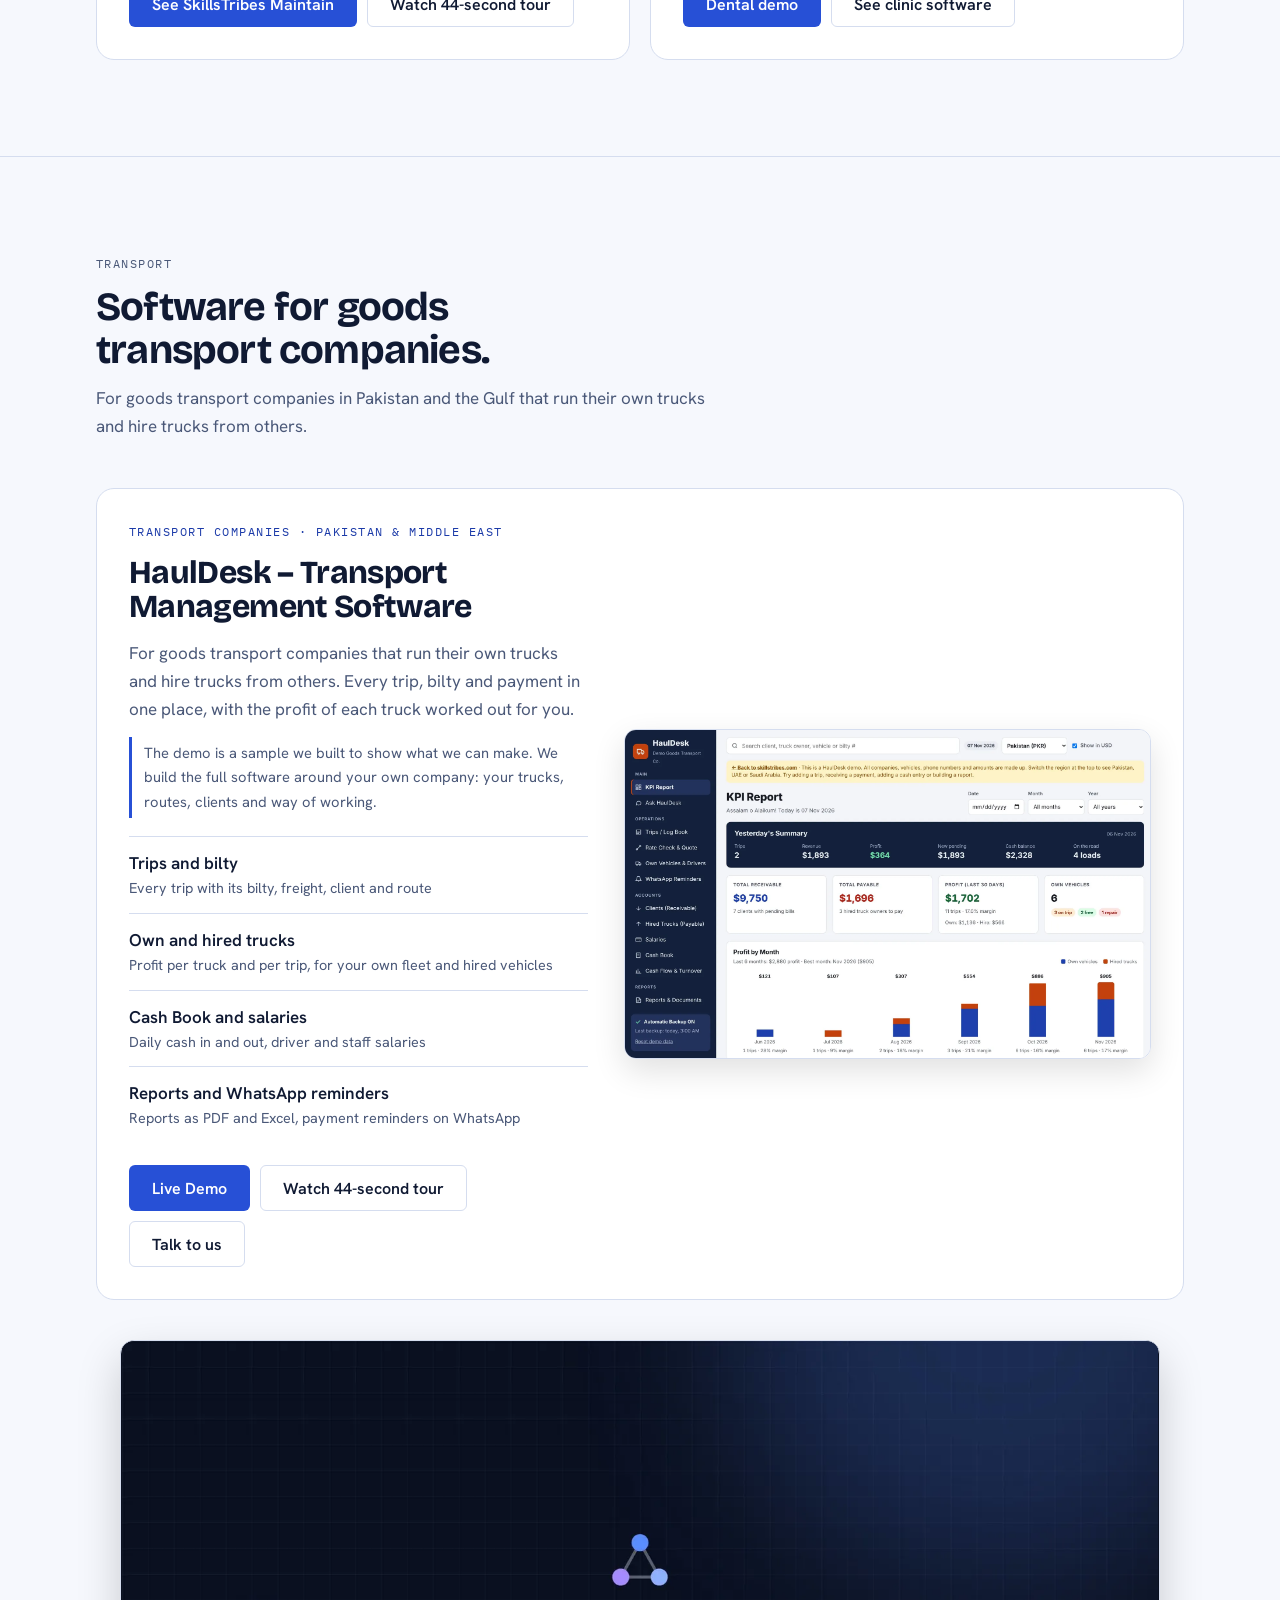
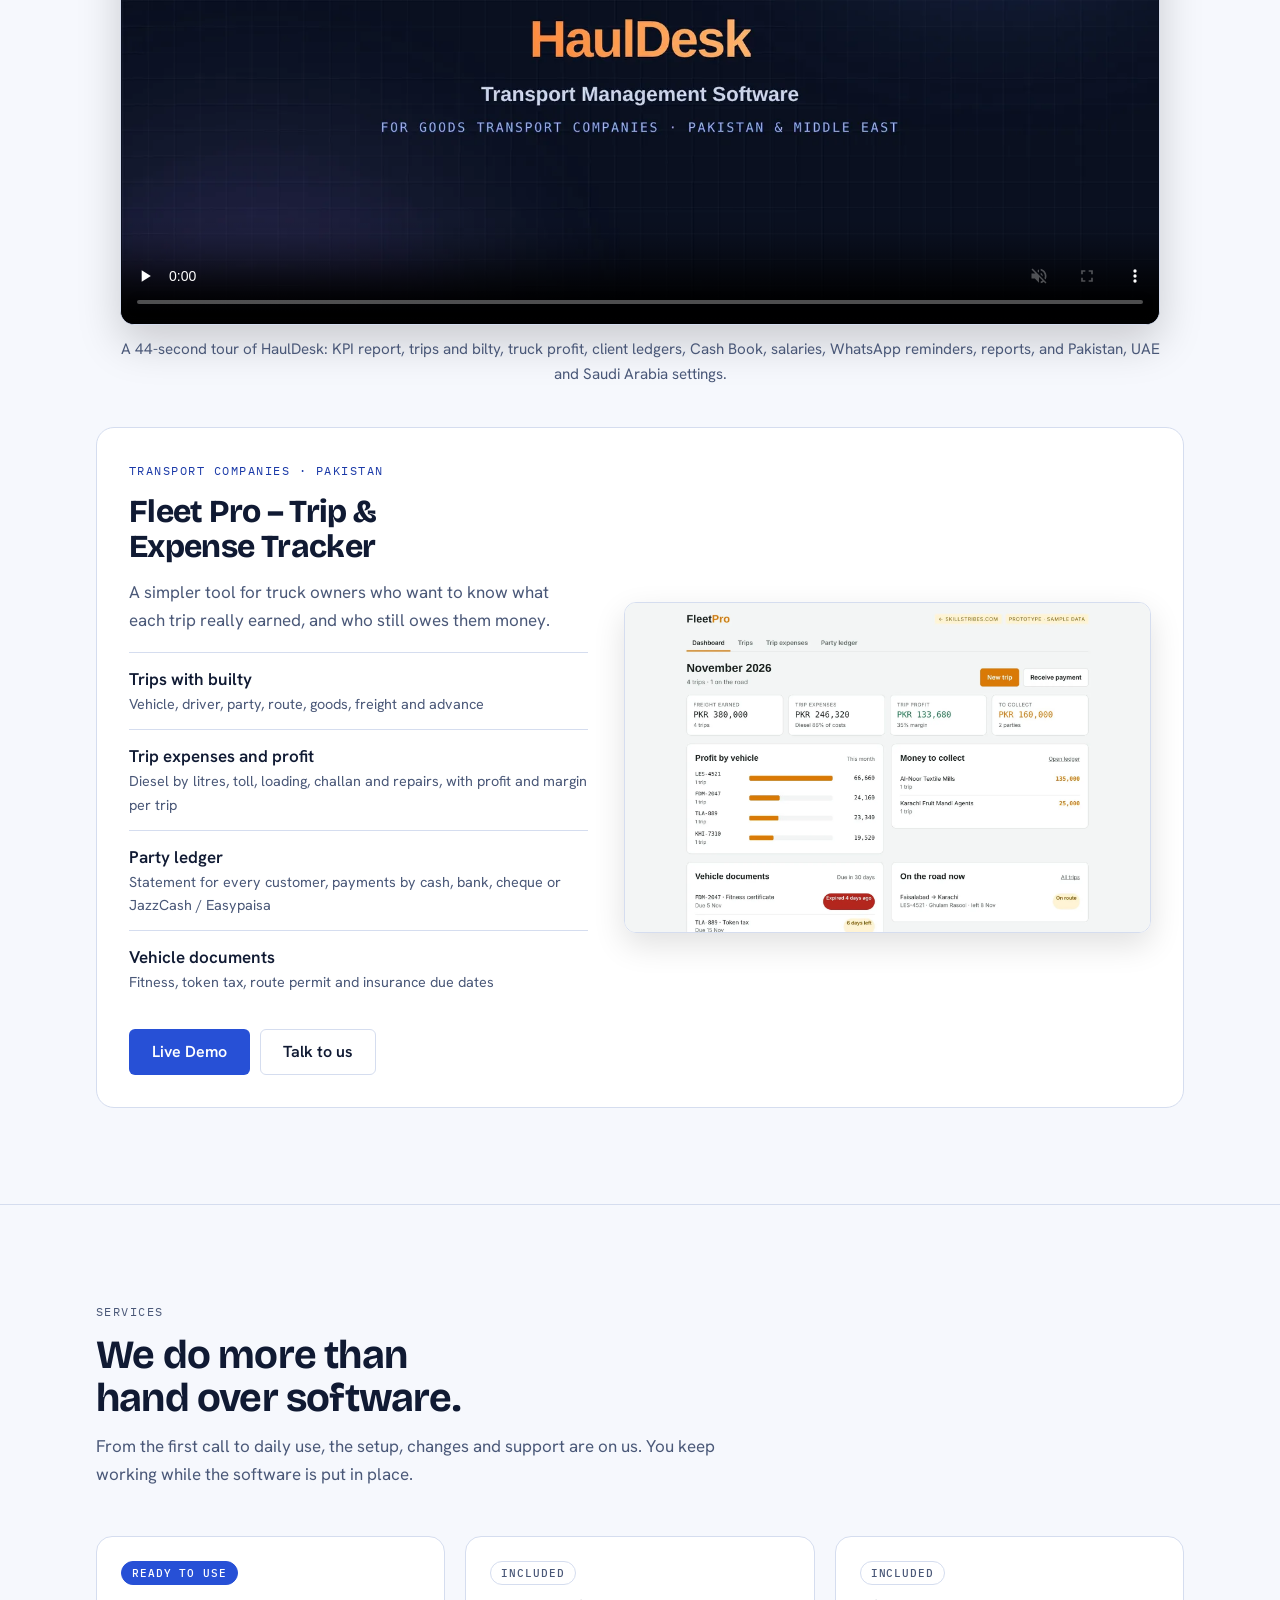
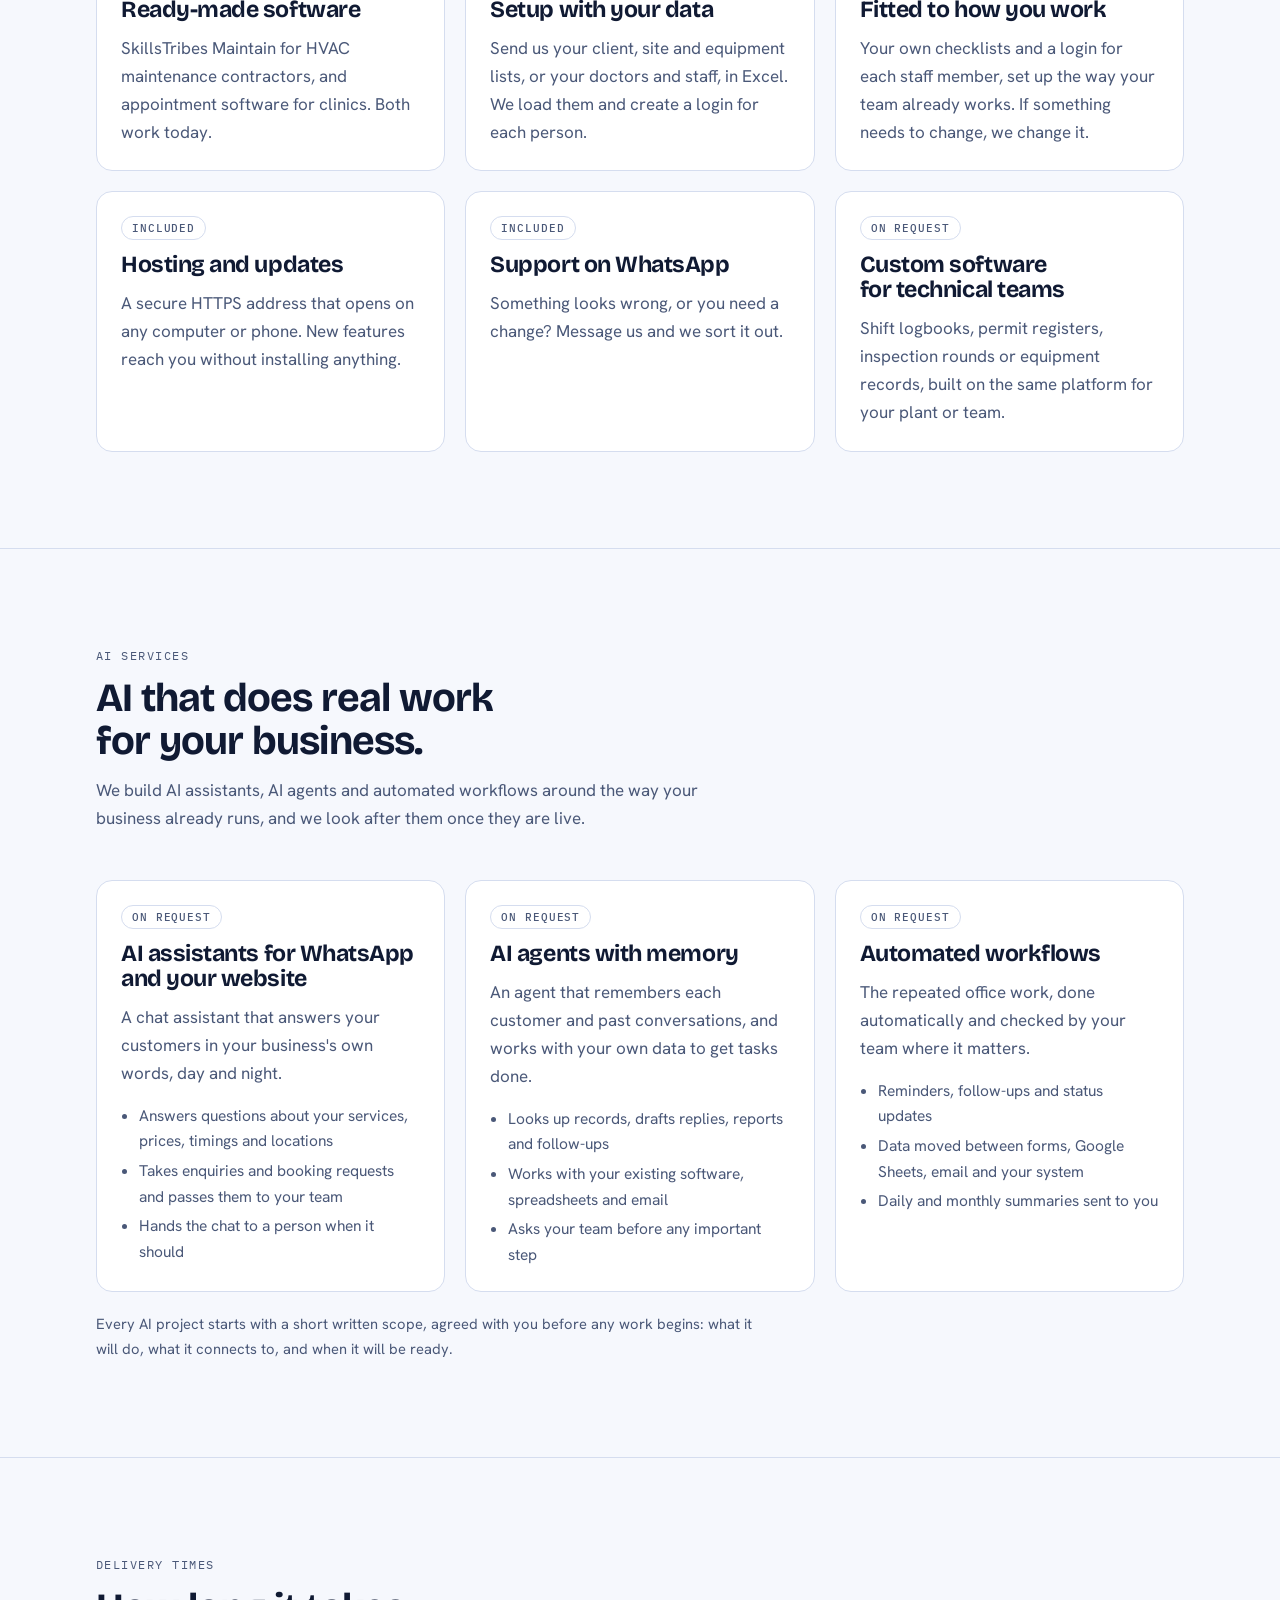
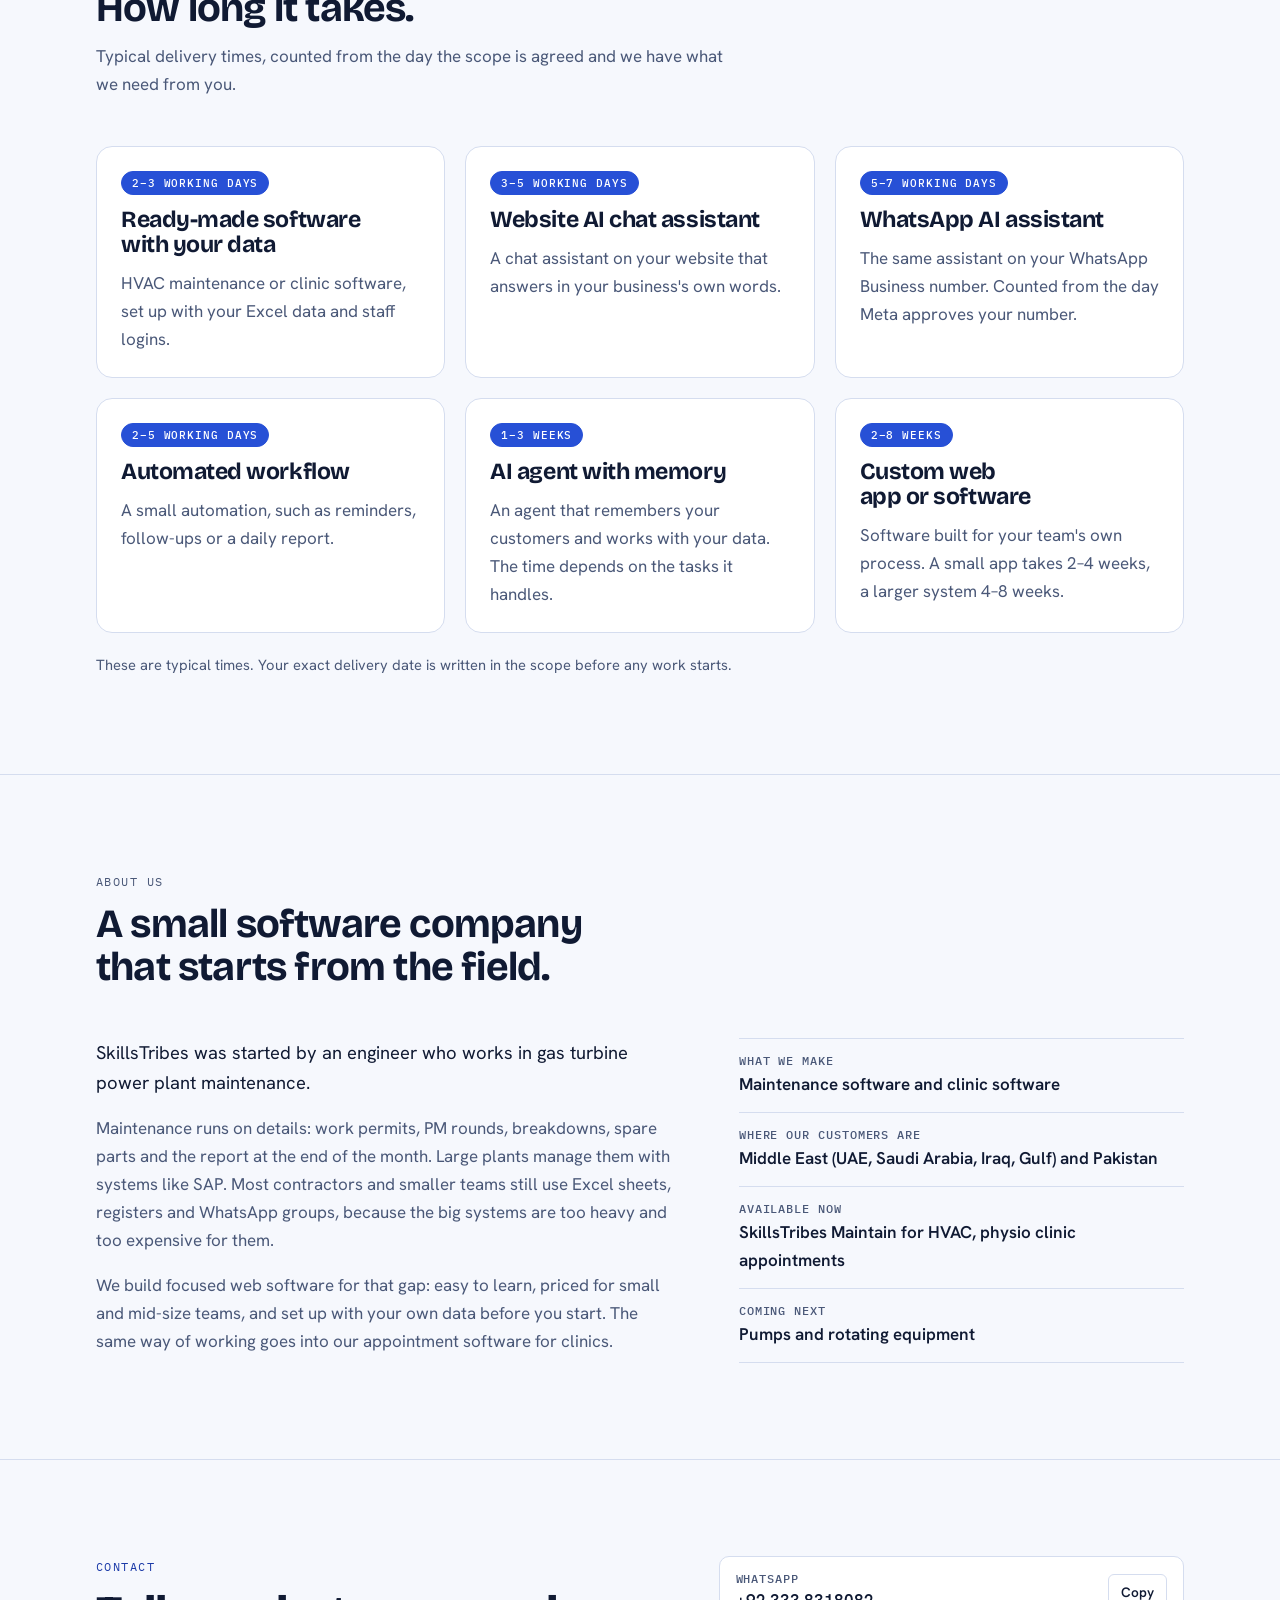
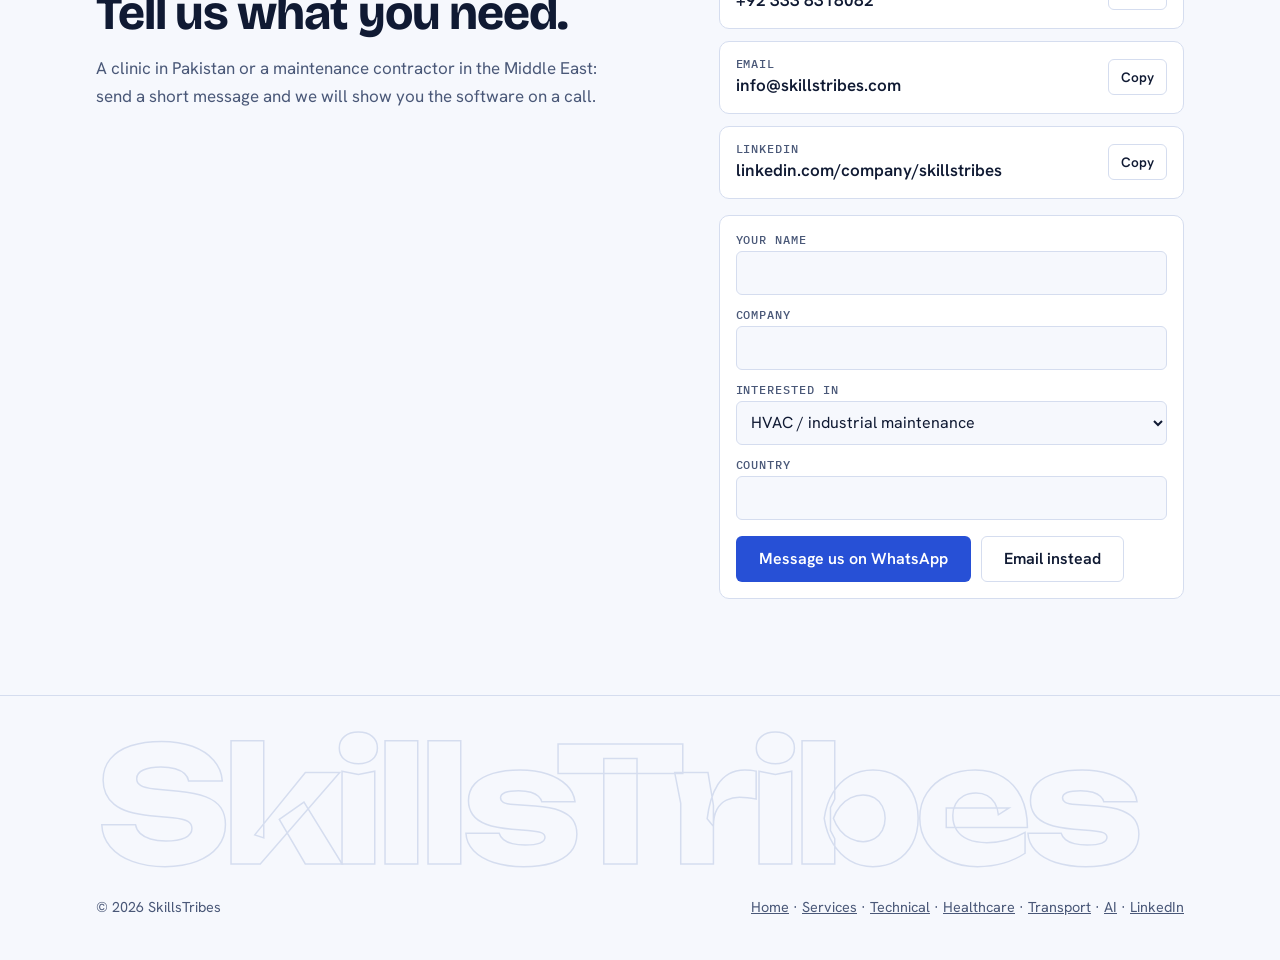
==== commit be0304a3: "Home: replace hero illustration with meeting photo (WebP + JPEG, responsive) Co-Authored-By: Claude " ====
--- a/index.html
+++ b/index.html
@@ -20,7 +20,7 @@
 <link rel="preconnect" href="https://fonts.googleapis.com">
 <link rel="preconnect" href="https://fonts.gstatic.com" crossorigin>
 <link rel="stylesheet" href="https://fonts.googleapis.com/css2?family=Bricolage+Grotesque:opsz,wght@12..96,500..800&family=Hanken+Grotesk:wght@400..700&family=IBM+Plex+Mono:wght@400;500&family=Unbounded:wght@500..700&display=swap">
-<link rel="stylesheet" href="/assets/site.css?v=20261120">
+<link rel="stylesheet" href="/assets/site.css?v=20261120b">
 </head>
 <body>
 <header>
@@ -55,122 +55,11 @@
         <div class="slide-dots rise d3" aria-hidden="true"><button type="button" tabindex="-1" class="on"></button><button type="button" tabindex="-1"></button><button type="button" tabindex="-1"></button></div>
         <a class="scroll-cue rise d3" href="#divisions"><i aria-hidden="true"></i>See our software</a>
         </div>
-        <figure class="hero-art rise d2" aria-label="Illustration: a team in a meeting while a presenter explains a website, an app, an AI agent and a workflow on a big screen">
-        <svg viewBox="0 0 560 450" role="img" aria-hidden="true" focusable="false">
-          <defs>
-            <linearGradient id="ha-scr" x1="0" y1="0" x2="1" y2="1"><stop offset="0" stop-color="#0f1b3d"/><stop offset="1" stop-color="#16244f"/></linearGradient>
-            <linearGradient id="ha-tbl" x1="0" y1="0" x2="0" y2="1"><stop offset="0" class="ha-tbl-a"/><stop offset="1" class="ha-tbl-b"/></linearGradient>
-          </defs>
-          <!-- floor shadow -->
-          <ellipse cx="300" cy="420" rx="250" ry="22" class="ha-shadow"/>
-          <!-- screen -->
-          <rect x="168" y="22" width="370" height="232" rx="16" class="ha-frame"/>
-          <rect x="180" y="34" width="346" height="208" rx="9" fill="url(#ha-scr)"/>
-          <rect x="330" y="254" width="46" height="18" rx="3" class="ha-frame"/>
-          <!-- slide 1: website -->
-          <g class="ha-slide s1">
-            <text x="198" y="60" class="ha-tag">Website</text>
-            <rect x="198" y="72" width="310" height="152" rx="7" fill="#ffffff" fill-opacity="0.07" stroke="#8fb0ff" stroke-opacity="0.35"/>
-            <circle cx="210" cy="83" r="3" fill="#ec8579"/><circle cx="220" cy="83" r="3" fill="#e6b062"/><circle cx="230" cy="83" r="3" fill="#62c295"/>
-            <rect x="244" y="79" width="120" height="8" rx="4" fill="#ffffff" fill-opacity="0.12"/>
-            <rect x="212" y="102" width="120" height="12" rx="4" fill="#ffffff" fill-opacity="0.85"/>
-            <rect x="212" y="120" width="96" height="12" rx="4" fill="#8fb0ff"/>
-            <rect x="212" y="142" width="130" height="6" rx="3" fill="#ffffff" fill-opacity="0.3"/>
-            <rect x="212" y="153" width="112" height="6" rx="3" fill="#ffffff" fill-opacity="0.3"/>
-            <rect x="212" y="172" width="54" height="18" rx="5" fill="#5b8cff"/>
-            <rect x="272" y="172" width="54" height="18" rx="5" fill="none" stroke="#ffffff" stroke-opacity="0.4"/>
-            <rect x="360" y="100" width="134" height="104" rx="8" fill="#a58bff" fill-opacity="0.35"/>
-            <circle cx="427" cy="140" r="20" fill="#ffffff" fill-opacity="0.25"/>
-            <rect x="384" y="172" width="86" height="8" rx="4" fill="#ffffff" fill-opacity="0.35"/>
-          </g>
-          <!-- slide 2: app -->
-          <g class="ha-slide s2">
-            <text x="198" y="60" class="ha-tag">Web app</text>
-            <rect x="198" y="72" width="64" height="152" rx="7" fill="#ffffff" fill-opacity="0.08"/>
-            <rect x="208" y="86" width="44" height="7" rx="3" fill="#8fb0ff"/>
-            <rect x="208" y="102" width="40" height="6" rx="3" fill="#ffffff" fill-opacity="0.3"/>
-            <rect x="208" y="116" width="36" height="6" rx="3" fill="#ffffff" fill-opacity="0.3"/>
-            <rect x="208" y="130" width="40" height="6" rx="3" fill="#ffffff" fill-opacity="0.3"/>
-            <rect x="272" y="72" width="72" height="44" rx="7" fill="#5b8cff" fill-opacity="0.55"/>
-            <rect x="352" y="72" width="72" height="44" rx="7" fill="#a58bff" fill-opacity="0.55"/>
-            <rect x="432" y="72" width="76" height="44" rx="7" fill="#62c295" fill-opacity="0.55"/>
-            <rect x="282" y="82" width="26" height="9" rx="3" fill="#ffffff" fill-opacity="0.9"/>
-            <rect x="362" y="82" width="26" height="9" rx="3" fill="#ffffff" fill-opacity="0.9"/>
-            <rect x="442" y="82" width="26" height="9" rx="3" fill="#ffffff" fill-opacity="0.9"/>
-            <rect x="272" y="124" width="236" height="100" rx="7" fill="#ffffff" fill-opacity="0.07"/>
-            <polyline points="284,206 314,186 344,194 374,160 404,170 434,140 464,150 494,134" fill="none" stroke="#8fb0ff" stroke-width="3" stroke-linecap="round" stroke-linejoin="round"/>
-            <g fill="#5b8cff" fill-opacity="0.5"><rect x="292" y="196" width="12" height="20"/><rect x="352" y="186" width="12" height="30"/><rect x="412" y="176" width="12" height="40"/><rect x="472" y="166" width="12" height="50"/></g>
-          </g>
-          <!-- slide 3: AI agent -->
-          <g class="ha-slide s3">
-            <text x="198" y="60" class="ha-tag">AI agent</text>
-            <rect x="214" y="80" width="150" height="30" rx="12" fill="#ffffff" fill-opacity="0.14"/>
-            <rect x="226" y="91" width="118" height="7" rx="3" fill="#ffffff" fill-opacity="0.6"/>
-            <circle cx="470" cy="134" r="16" fill="#a58bff"/>
-            <rect x="461" y="128" width="18" height="12" rx="4" fill="#ffffff"/>
-            <circle cx="466" cy="134" r="2" fill="#a58bff"/><circle cx="474" cy="134" r="2" fill="#a58bff"/>
-            <line x1="470" y1="118" x2="470" y2="112" stroke="#a58bff" stroke-width="2"/><circle cx="470" cy="110" r="3" fill="#a58bff"/>
-            <rect x="270" y="122" width="180" height="42" rx="12" fill="#5b8cff" fill-opacity="0.65"/>
-            <rect x="282" y="133" width="150" height="7" rx="3" fill="#ffffff" fill-opacity="0.9"/>
-            <rect x="282" y="146" width="110" height="7" rx="3" fill="#ffffff" fill-opacity="0.7"/>
-            <rect x="214" y="176" width="120" height="30" rx="12" fill="#ffffff" fill-opacity="0.14"/>
-            <rect x="226" y="187" width="90" height="7" rx="3" fill="#ffffff" fill-opacity="0.6"/>
-            <g class="ha-typing"><circle cx="410" cy="191" r="4" fill="#8fb0ff"/><circle cx="424" cy="191" r="4" fill="#8fb0ff"/><circle cx="438" cy="191" r="4" fill="#8fb0ff"/></g>
-          </g>
-          <!-- slide 4: workflow -->
-          <g class="ha-slide s4">
-            <text x="198" y="60" class="ha-tag">Workflow</text>
-            <g fill="none" stroke="#8fb0ff" stroke-width="2.5" stroke-linecap="round">
-              <path d="M262 108 H300"/><path d="M362 108 H398"/><path d="M430 128 V162"/><path d="M398 186 H362"/><path d="M300 186 H262"/>
-            </g>
-            <g fill="#8fb0ff"><path d="M300 103 l8 5 -8 5z"/><path d="M398 103 l8 5 -8 5z"/><path d="M425 162 l5 8 5 -8z"/><path d="M362 181 l-8 5 8 5z"/><path d="M262 181 l-8 5 8 5z"/></g>
-            <rect x="200" y="88" width="62" height="40" rx="9" fill="#5b8cff"/>
-            <rect x="308" y="88" width="54" height="40" rx="9" fill="#a58bff"/>
-            <rect x="406" y="88" width="64" height="40" rx="9" fill="#62c295"/>
-            <rect x="368" y="166" width="62" height="40" rx="9" fill="#e6b062"/>
-            <rect x="200" y="166" width="54" height="40" rx="9" fill="#5b8cff" fill-opacity="0.7"/>
-            <rect x="300" y="166" width="62" height="40" rx="9" fill="#ffffff" fill-opacity="0.18"/>
-            <g fill="#ffffff" fill-opacity="0.9"><rect x="212" y="104" width="38" height="7" rx="3"/><rect x="318" y="104" width="34" height="7" rx="3"/><rect x="418" y="104" width="40" height="7" rx="3"/><rect x="380" y="182" width="38" height="7" rx="3"/><rect x="210" y="182" width="34" height="7" rx="3"/><rect x="312" y="182" width="38" height="7" rx="3"/></g>
-          </g>
-          <!-- presenter -->
-          <g class="ha-presenter">
-            <path d="M70 392 L76 300 L92 300 L92 392 Z" class="ha-pants"/>
-            <path d="M96 392 L96 300 L112 300 L116 392 Z" class="ha-pants"/>
-            <rect x="64" y="384" width="30" height="10" rx="5" class="ha-shoe"/><rect x="94" y="384" width="30" height="10" rx="5" class="ha-shoe"/>
-            <path d="M66 214 Q94 200 122 214 L118 306 L70 306 Z" class="ha-shirt"/>
-            <path d="M114 222 Q150 200 178 176" class="ha-arm" fill="none" stroke-width="15" stroke-linecap="round"/>
-            <circle cx="181" cy="173" r="8" class="ha-skin1"/>
-            <path d="M72 226 Q62 262 80 290" class="ha-arm" fill="none" stroke-width="14" stroke-linecap="round"/>
-            <rect x="86" y="190" width="16" height="18" rx="6" class="ha-skin1"/>
-            <circle cx="94" cy="172" r="23" class="ha-skin1"/>
-            <path d="M71 168 Q72 144 96 145 Q118 146 117 168 Q108 156 90 158 Q78 159 71 168Z" class="ha-hair"/>
-          </g>
-          <!-- table -->
-          <path d="M120 340 H540 L560 368 H100 Z" fill="url(#ha-tbl)"/>
-          <rect x="100" y="368" width="460" height="10" rx="3" class="ha-tbl-edge"/>
-          <rect x="130" y="378" width="12" height="40" class="ha-tbl-edge"/><rect x="518" y="378" width="12" height="40" class="ha-tbl-edge"/>
-          <!-- laptops -->
-          <path d="M206 342 L214 310 H268 L262 342 Z" class="ha-laptop"/><rect x="196" y="340" width="76" height="5" rx="2" class="ha-laptop"/>
-          <path d="M440 342 L446 310 H500 L506 342 Z" class="ha-laptop"/><rect x="432" y="340" width="82" height="5" rx="2" class="ha-laptop"/>
-          <!-- audience seen from behind -->
-          <g>
-            <path d="M232 450 Q232 386 280 380 Q328 386 328 450 Z" class="ha-shirt2"/>
-            <circle cx="280" cy="360" r="25" class="ha-skin2"/>
-            <path d="M255 360 Q254 334 280 333 Q306 334 305 360 Q296 348 280 348 Q264 348 255 360Z" class="ha-hair"/>
-          </g>
-          <g>
-            <path d="M338 450 Q338 392 382 386 Q426 392 426 450 Z" class="ha-shirt3"/>
-            <circle cx="382" cy="366" r="23" class="ha-skin3"/>
-            <path d="M358 362 Q362 340 382 341 Q404 341 406 362 Q412 384 402 392 Q404 368 382 362 Q362 366 360 392 Q352 380 358 362Z" class="ha-hair"/>
-          </g>
-          <g>
-            <path d="M436 450 Q436 394 478 388 Q520 394 520 450 Z" class="ha-shirt4"/>
-            <circle cx="478" cy="368" r="22" class="ha-skin1"/>
-            <path d="M456 366 Q456 343 478 344 Q500 345 500 366 Q492 355 478 355 Q464 355 456 366Z" class="ha-hair2"/>
-          </g>
-          <!-- slide dots under screen -->
-          <g class="ha-dots"><circle cx="331" cy="288" r="3.5" class="d1"/><circle cx="345" cy="288" r="3.5" class="d2"/><circle cx="359" cy="288" r="3.5" class="d3"/><circle cx="373" cy="288" r="3.5" class="d4"/></g>
-        </svg>
+        <figure class="hero-art hero-photo rise d2">
+          <picture>
+            <source type="image/webp" srcset="/assets/img/hero-meeting-760.webp 760w, /assets/img/hero-meeting-1200.webp 1200w" sizes="(max-width: 900px) 92vw, 560px">
+            <img src="/assets/img/hero-meeting-1200.jpg" srcset="/assets/img/hero-meeting-760.jpg 760w, /assets/img/hero-meeting-1200.jpg 1200w" sizes="(max-width: 900px) 92vw, 560px" width="1200" height="900" alt="A team meeting where a presenter explains a website, a web app dashboard, an AI chat assistant and an automated workflow on a large screen" fetchpriority="high" decoding="async">
+          </picture>
         </figure>
       </div>
     </div>
--- a/assets/site.css
+++ b/assets/site.css
@@ -424,3 +424,4 @@
   .hero-art .ha-dots .d1 { fill: var(--gold); }
 }
 .hero-grid .hero-copy h1 { font-size: clamp(1.9rem, 3.3vw, 2.6rem); }
+.hero-photo img { display: block; width: 100%; height: auto; border-radius: 22px; border: 1px solid var(--line); box-shadow: 0 30px 60px -28px rgba(16, 26, 51, 0.35), 0 0 0 8px var(--glow); }
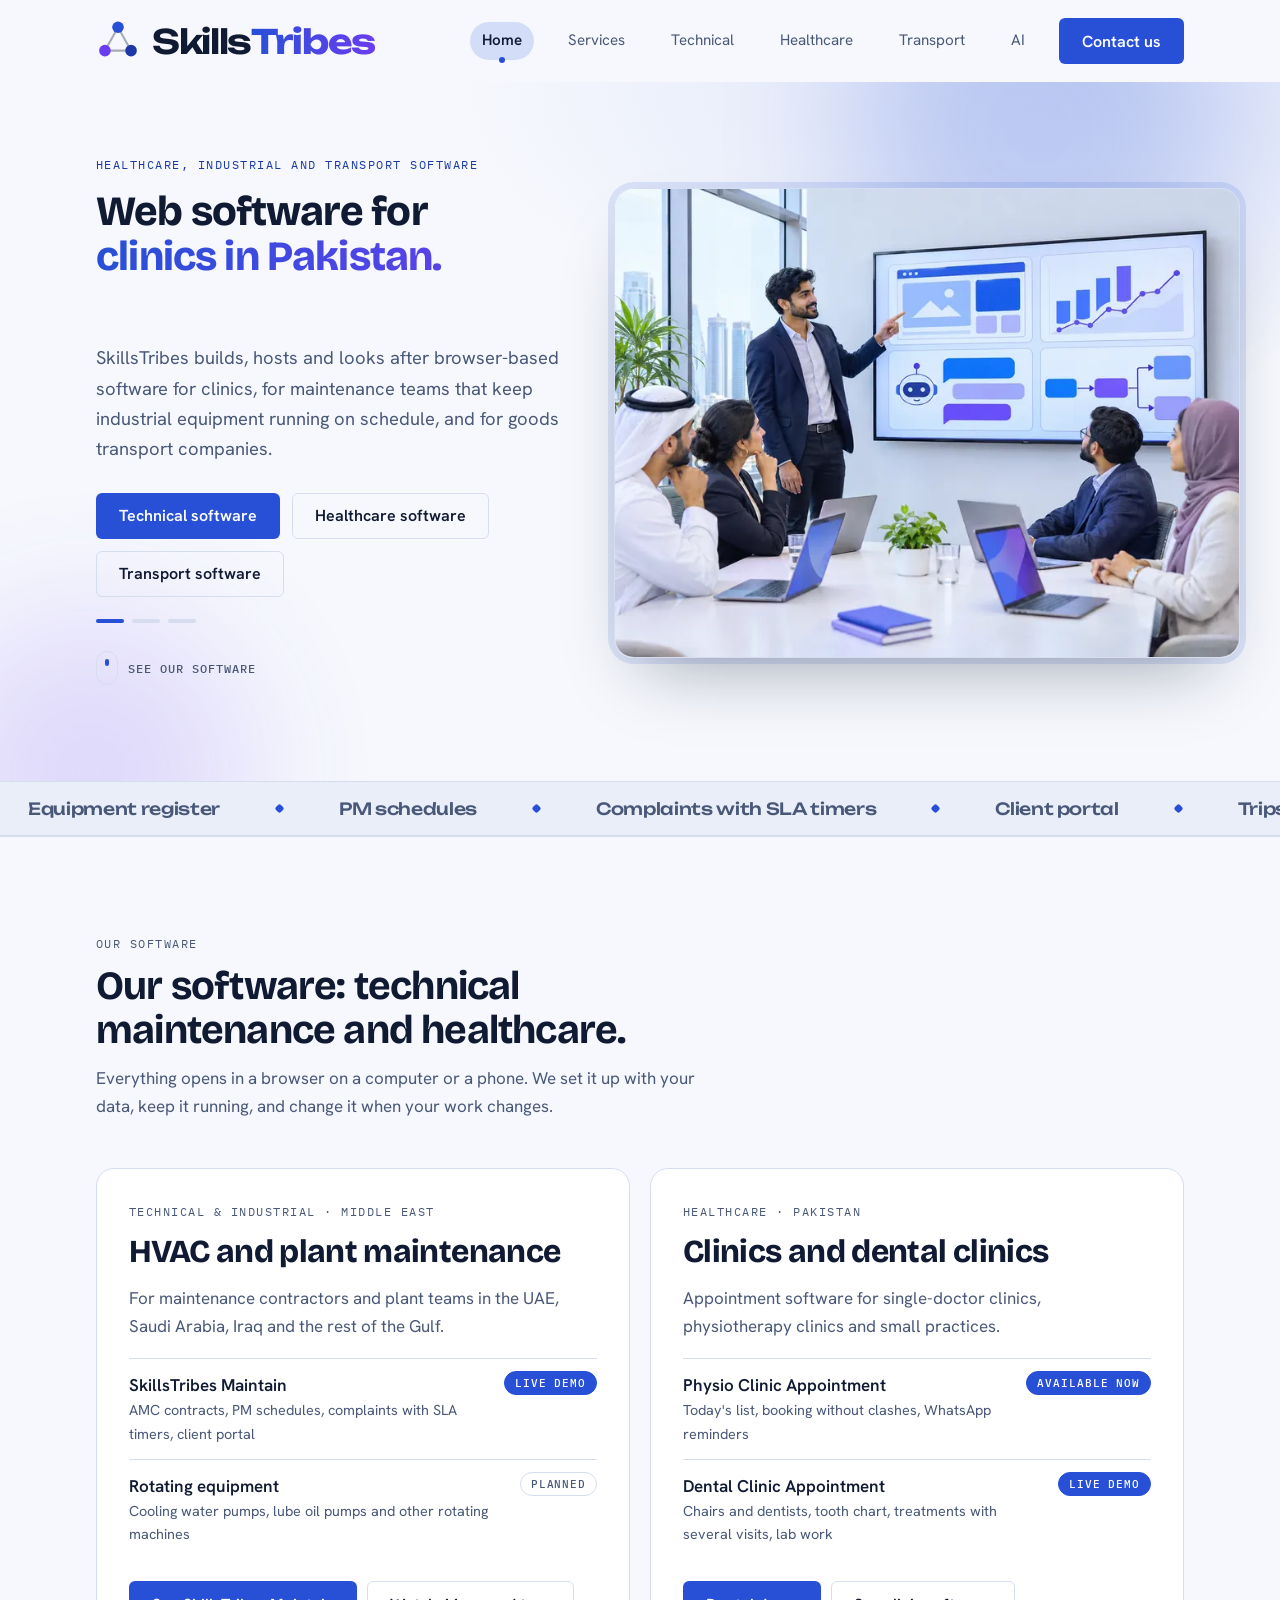
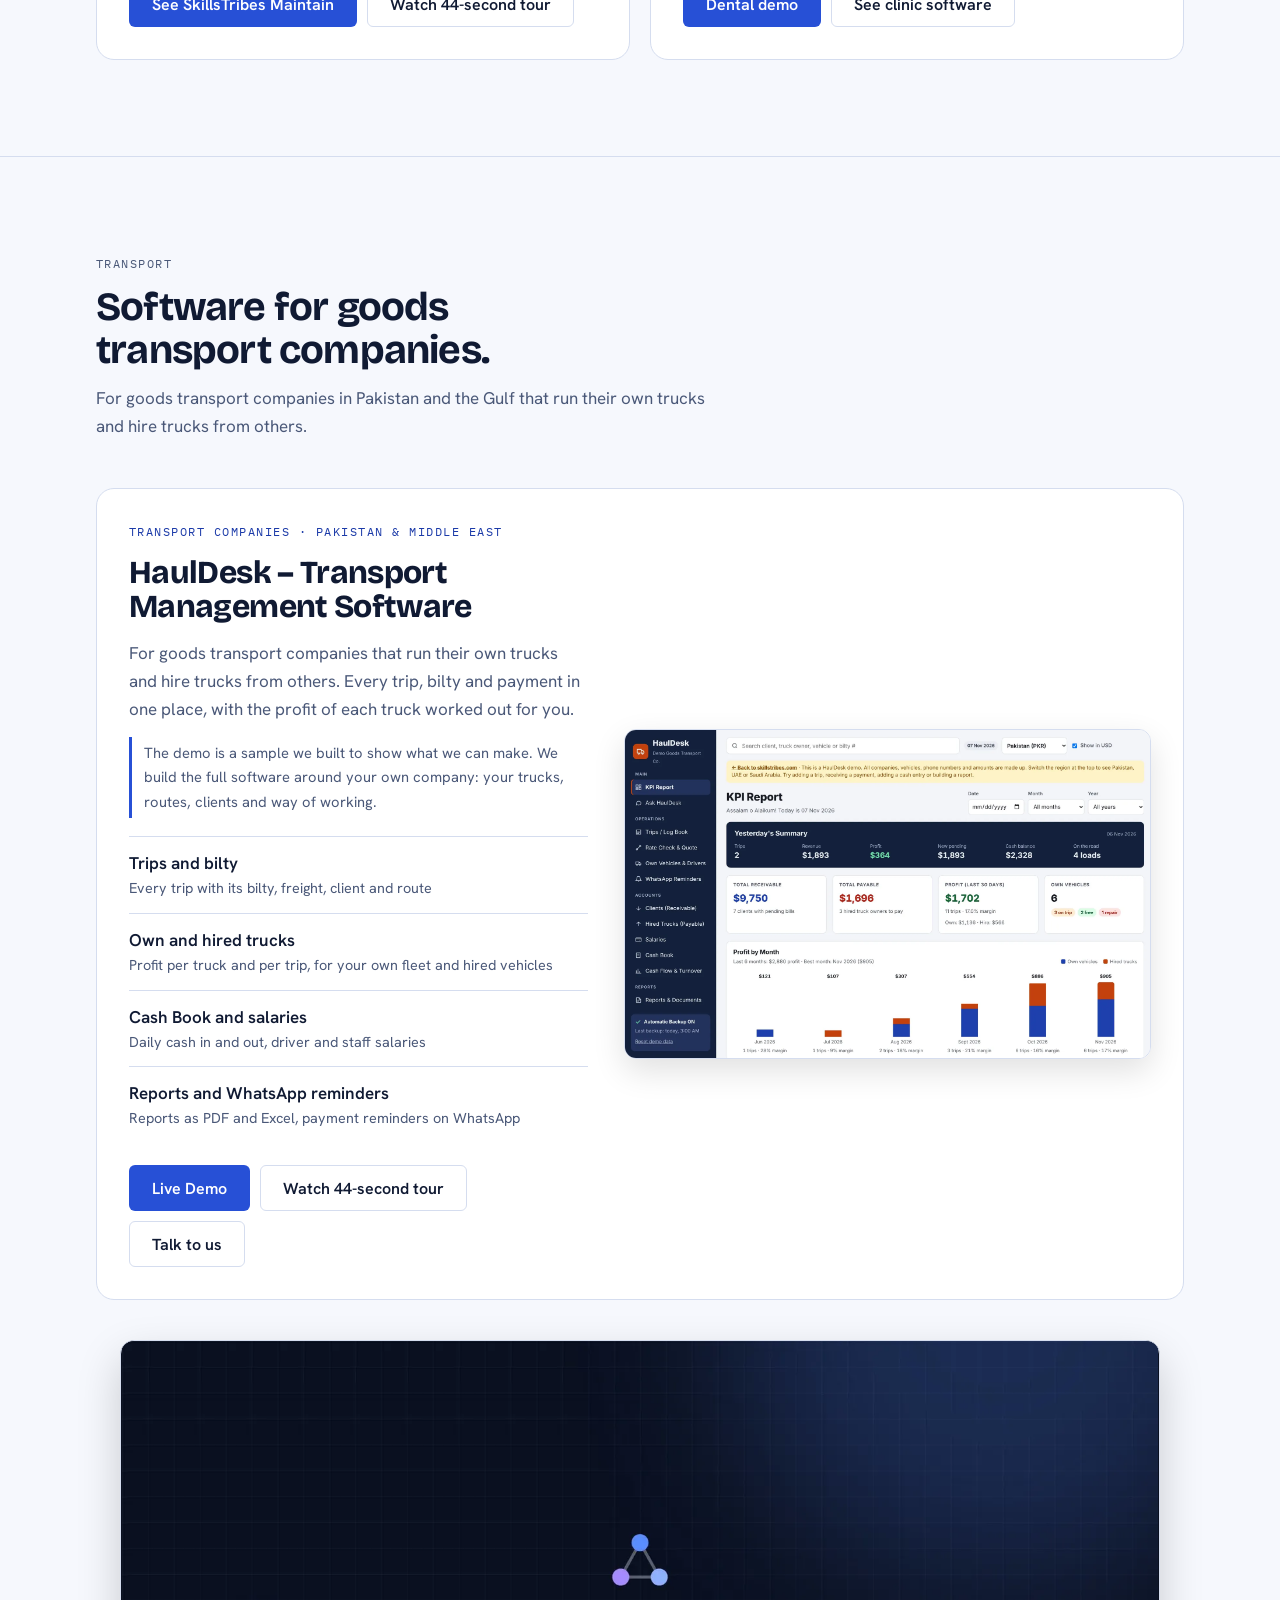
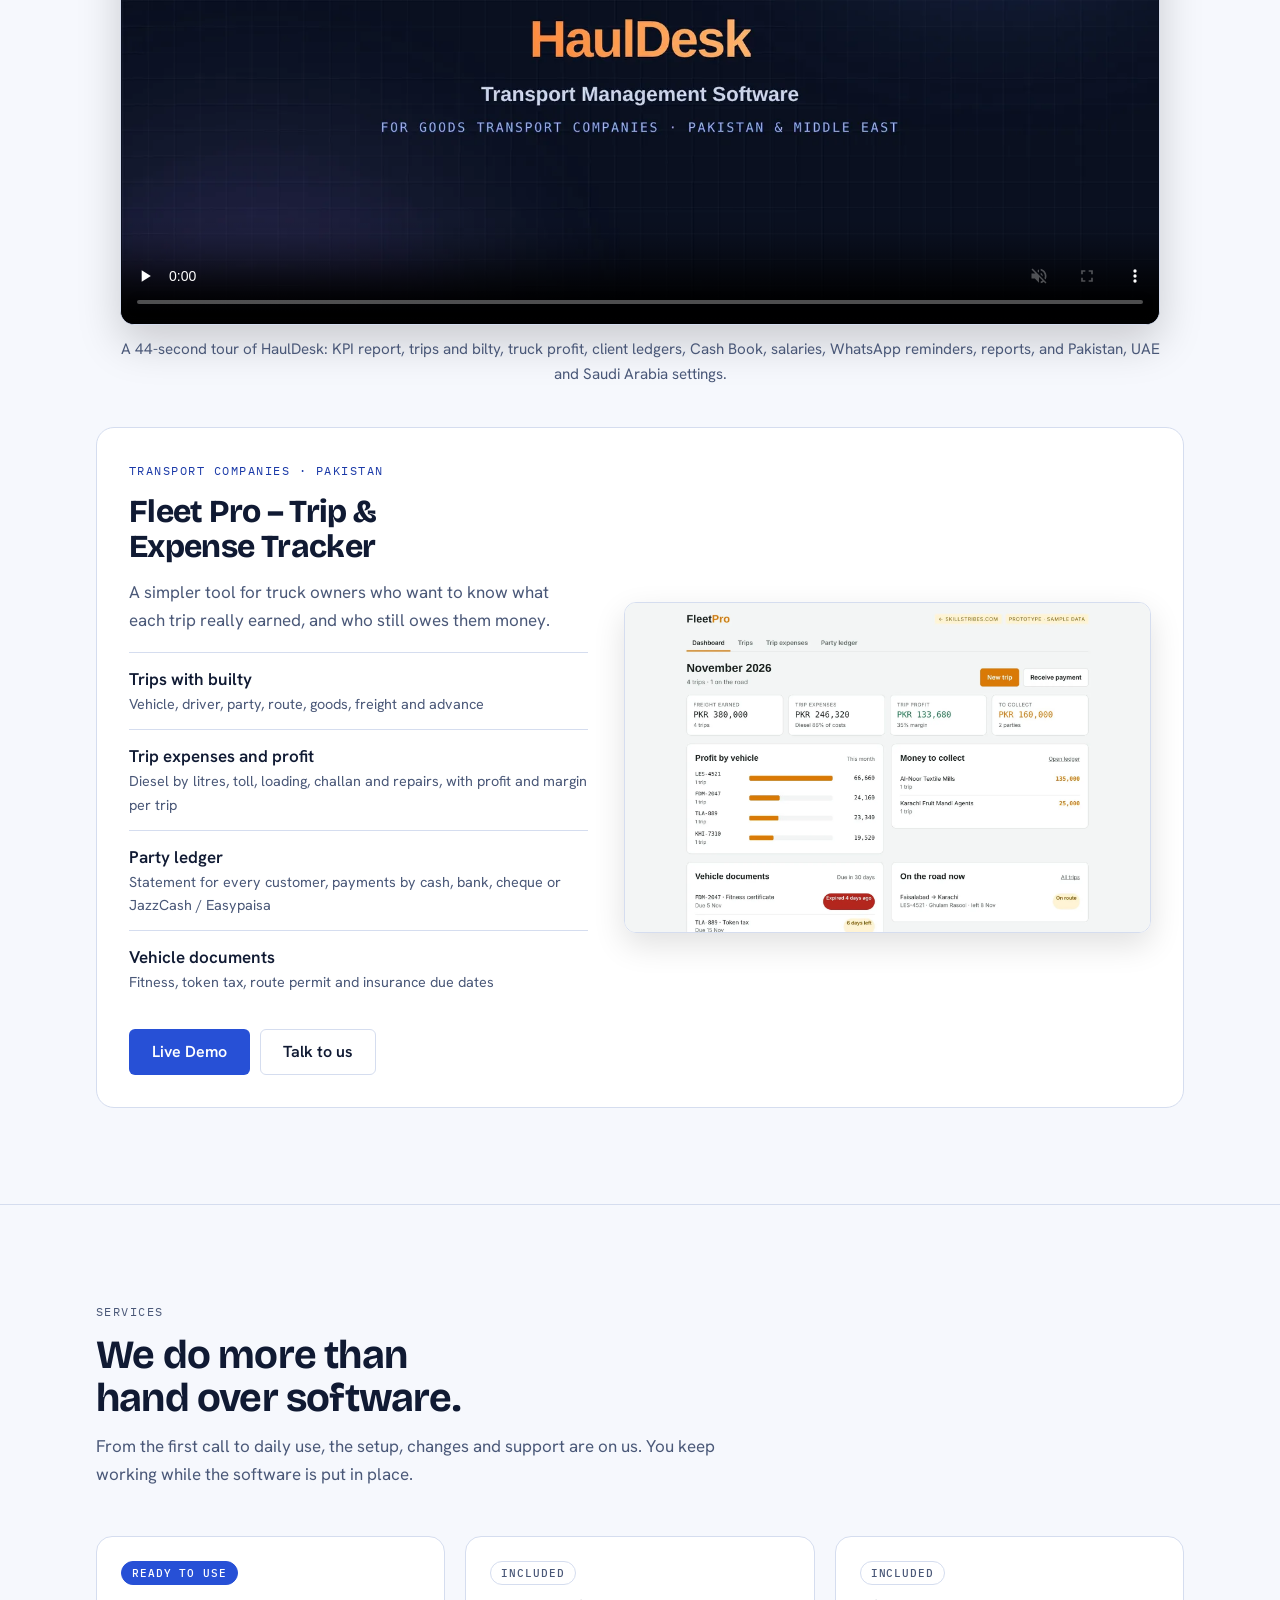
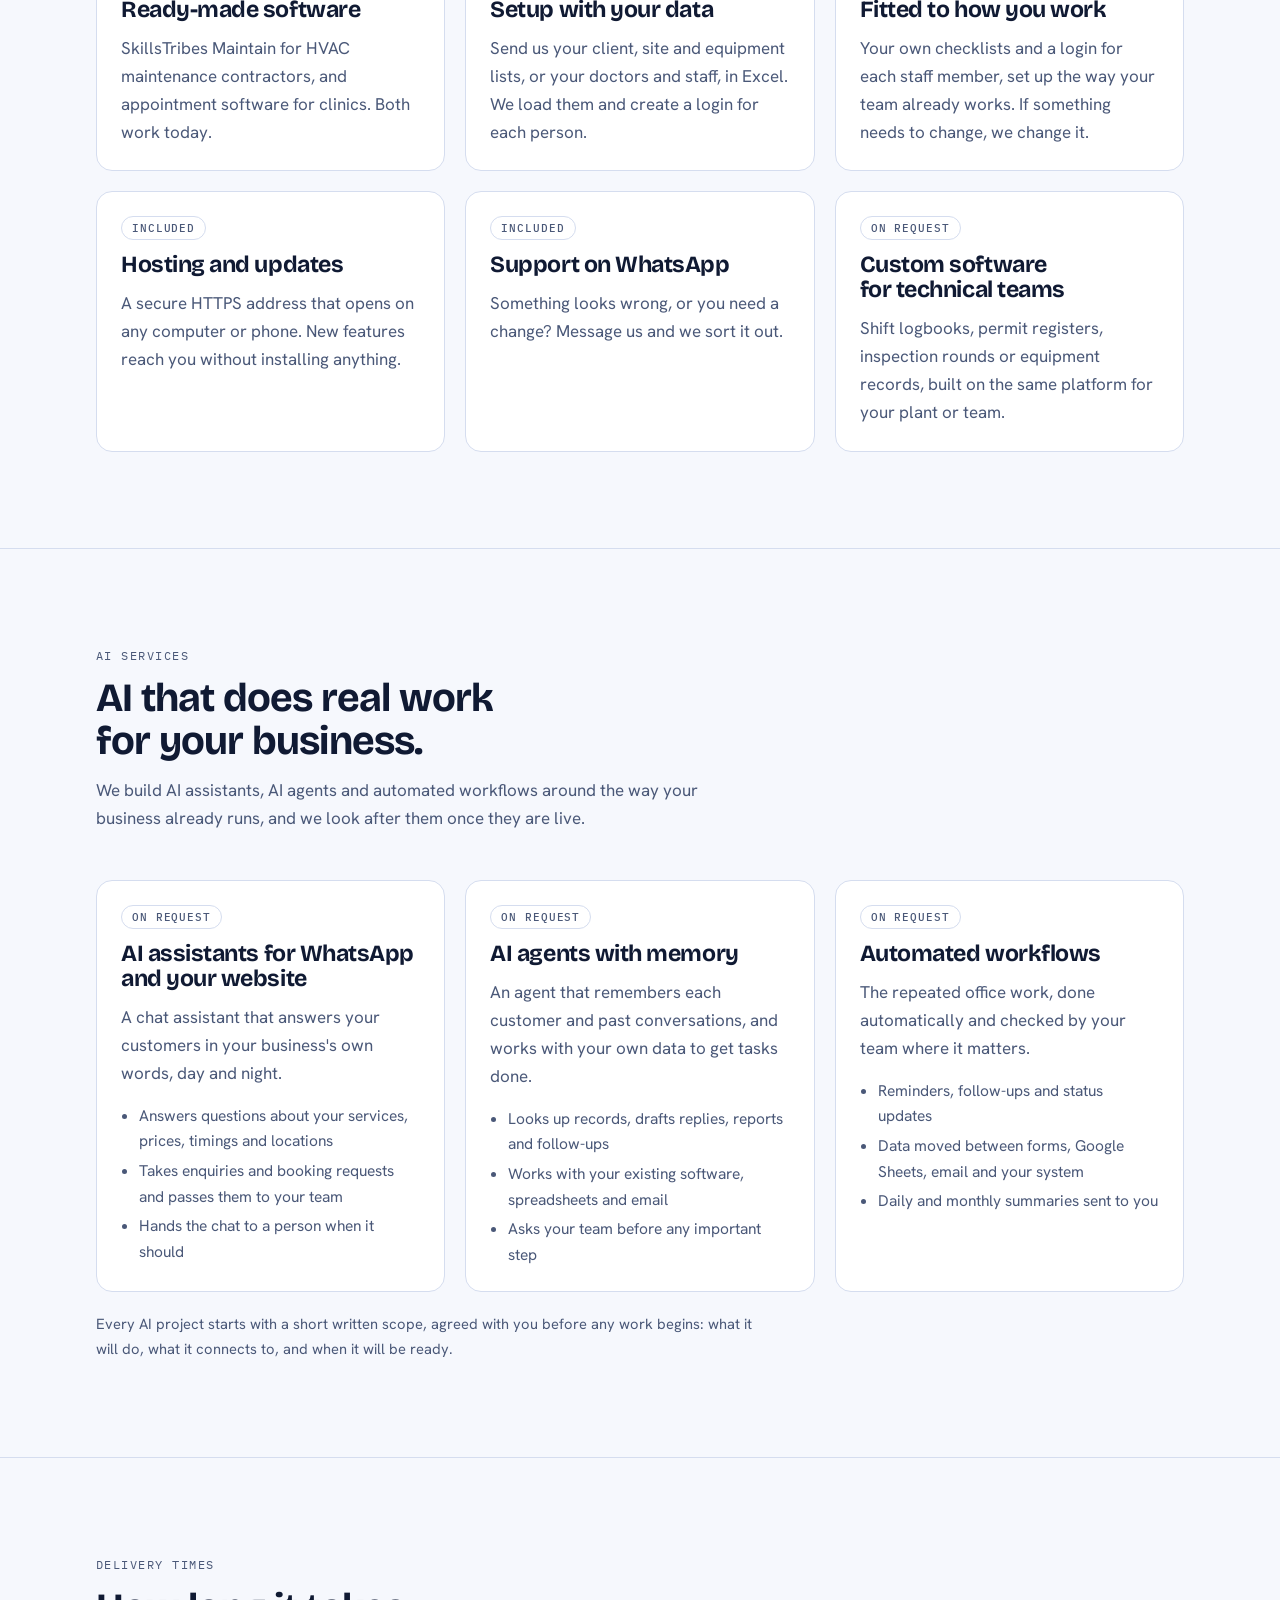
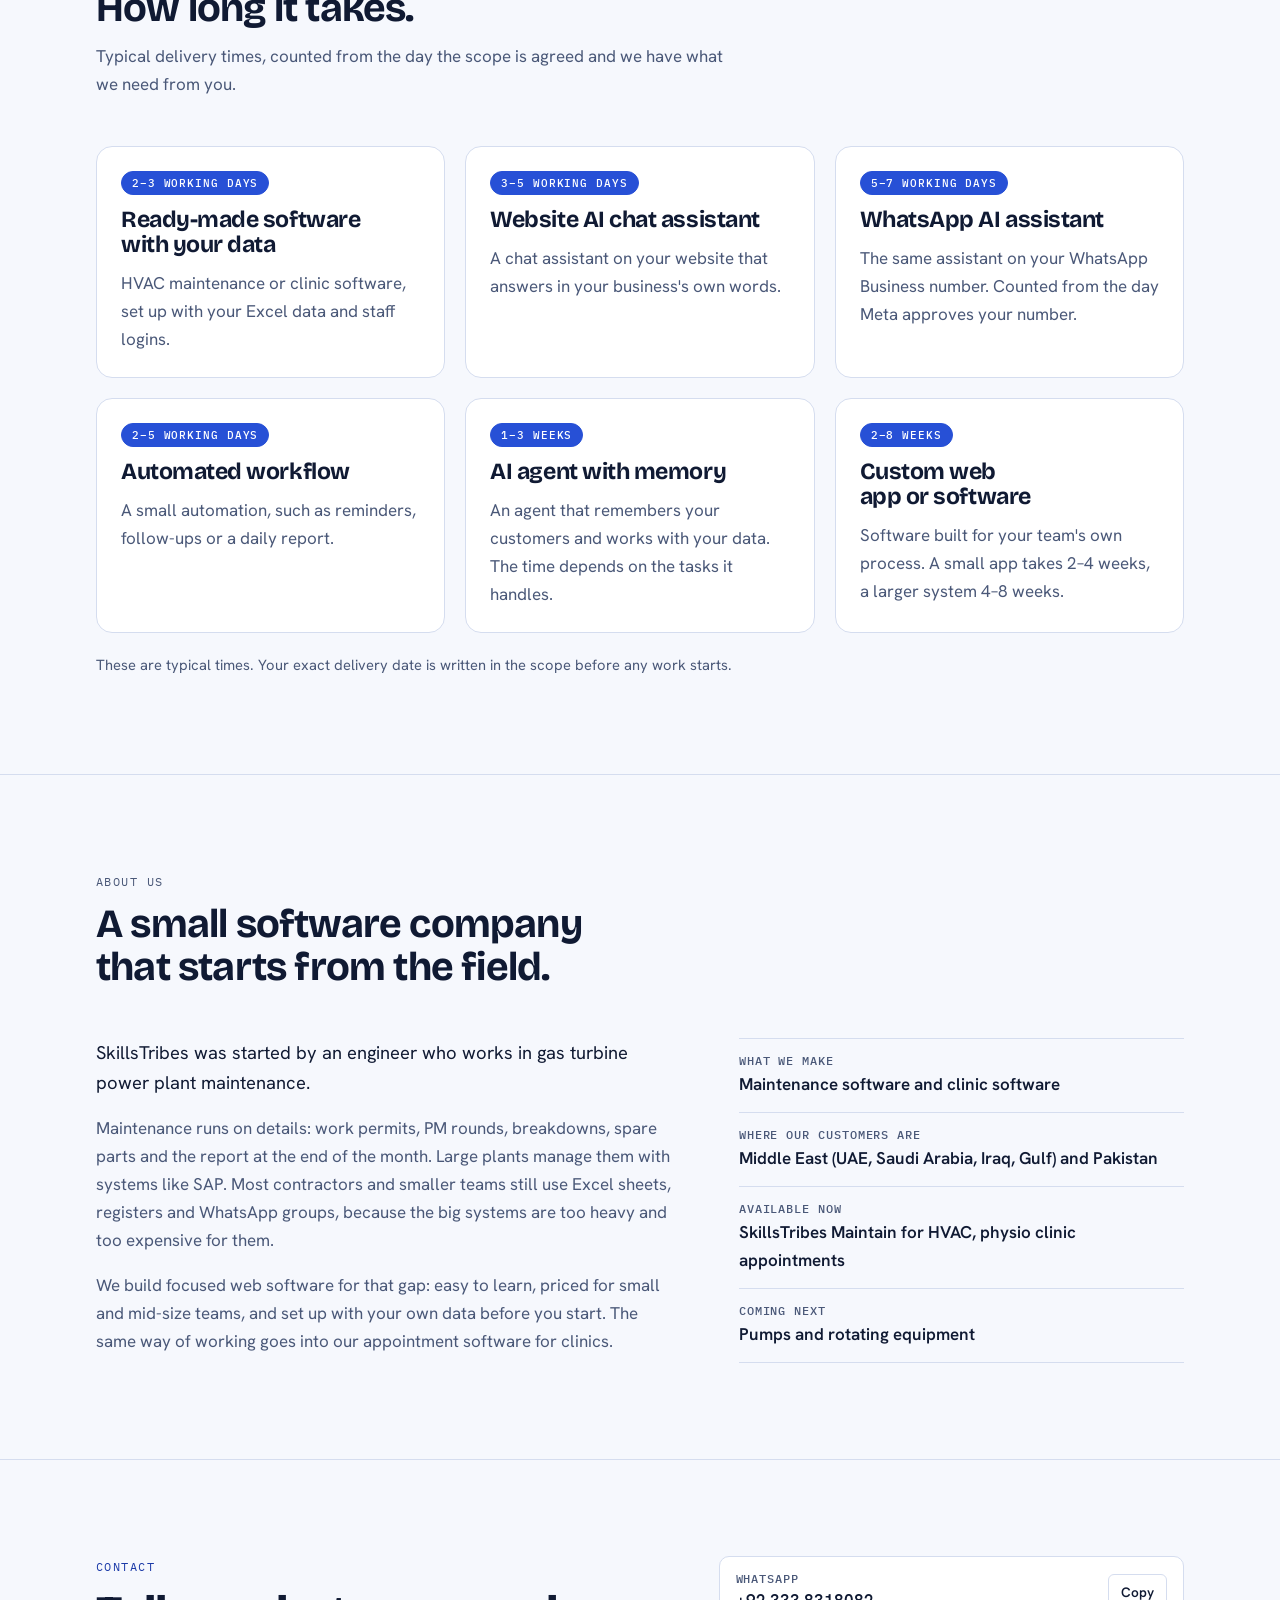
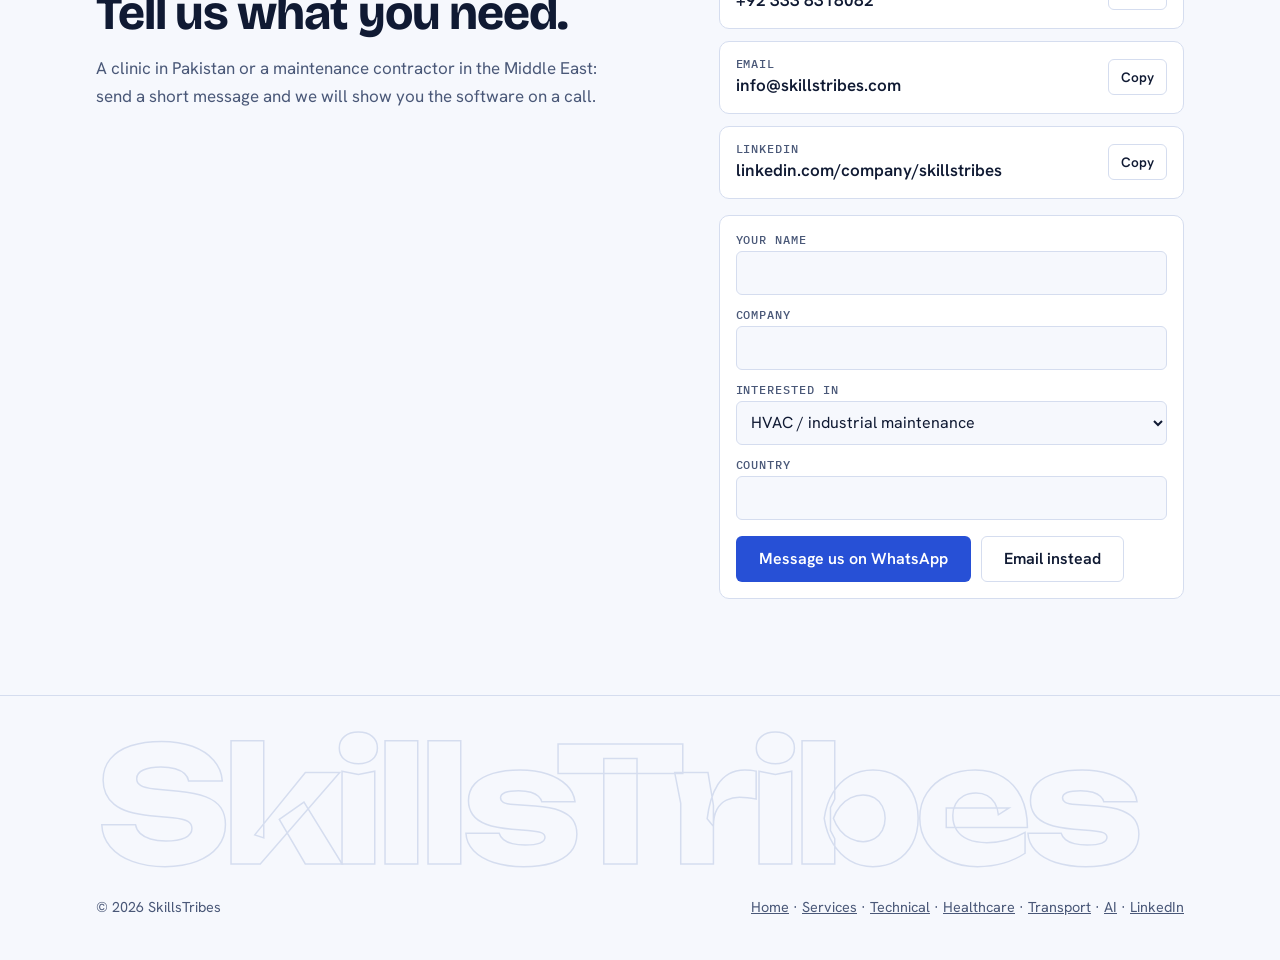
==== commit 1637a05c: "Home: larger hero photo on desktop (~55% of row), wider on tablets Co-Authored-By: Claude Opus 5.5 <" ====
--- a/index.html
+++ b/index.html
@@ -20,7 +20,7 @@
 <link rel="preconnect" href="https://fonts.googleapis.com">
 <link rel="preconnect" href="https://fonts.gstatic.com" crossorigin>
 <link rel="stylesheet" href="https://fonts.googleapis.com/css2?family=Bricolage+Grotesque:opsz,wght@12..96,500..800&family=Hanken+Grotesk:wght@400..700&family=IBM+Plex+Mono:wght@400;500&family=Unbounded:wght@500..700&display=swap">
-<link rel="stylesheet" href="/assets/site.css?v=20261120b">
+<link rel="stylesheet" href="/assets/site.css?v=20261120c">
 </head>
 <body>
 <header>
--- a/assets/site.css
+++ b/assets/site.css
@@ -425,3 +425,8 @@
 }
 .hero-grid .hero-copy h1 { font-size: clamp(1.9rem, 3.3vw, 2.6rem); }
 .hero-photo img { display: block; width: 100%; height: auto; border-radius: 22px; border: 1px solid var(--line); box-shadow: 0 30px 60px -28px rgba(16, 26, 51, 0.35), 0 0 0 8px var(--glow); }
+/* Hero photo sizing (20 Nov): ~55% of the row on desktop, bleeds slightly past the column on wide screens */
+@media (min-width: 901px) { .hero .hero-grid { grid-template-columns: minmax(0, 0.9fr) minmax(0, 1.1fr); gap: clamp(32px, 4vw, 56px); } }
+@media (min-width: 1200px) { .hero-photo { margin-right: -56px; } }
+.hero-photo img { border-radius: 20px; box-shadow: 0 34px 70px -30px rgba(16, 26, 51, 0.4), 0 0 0 6px var(--glow); }
+@media (max-width: 900px) { .hero-photo { max-width: 640px; margin: 12px auto 0; } }
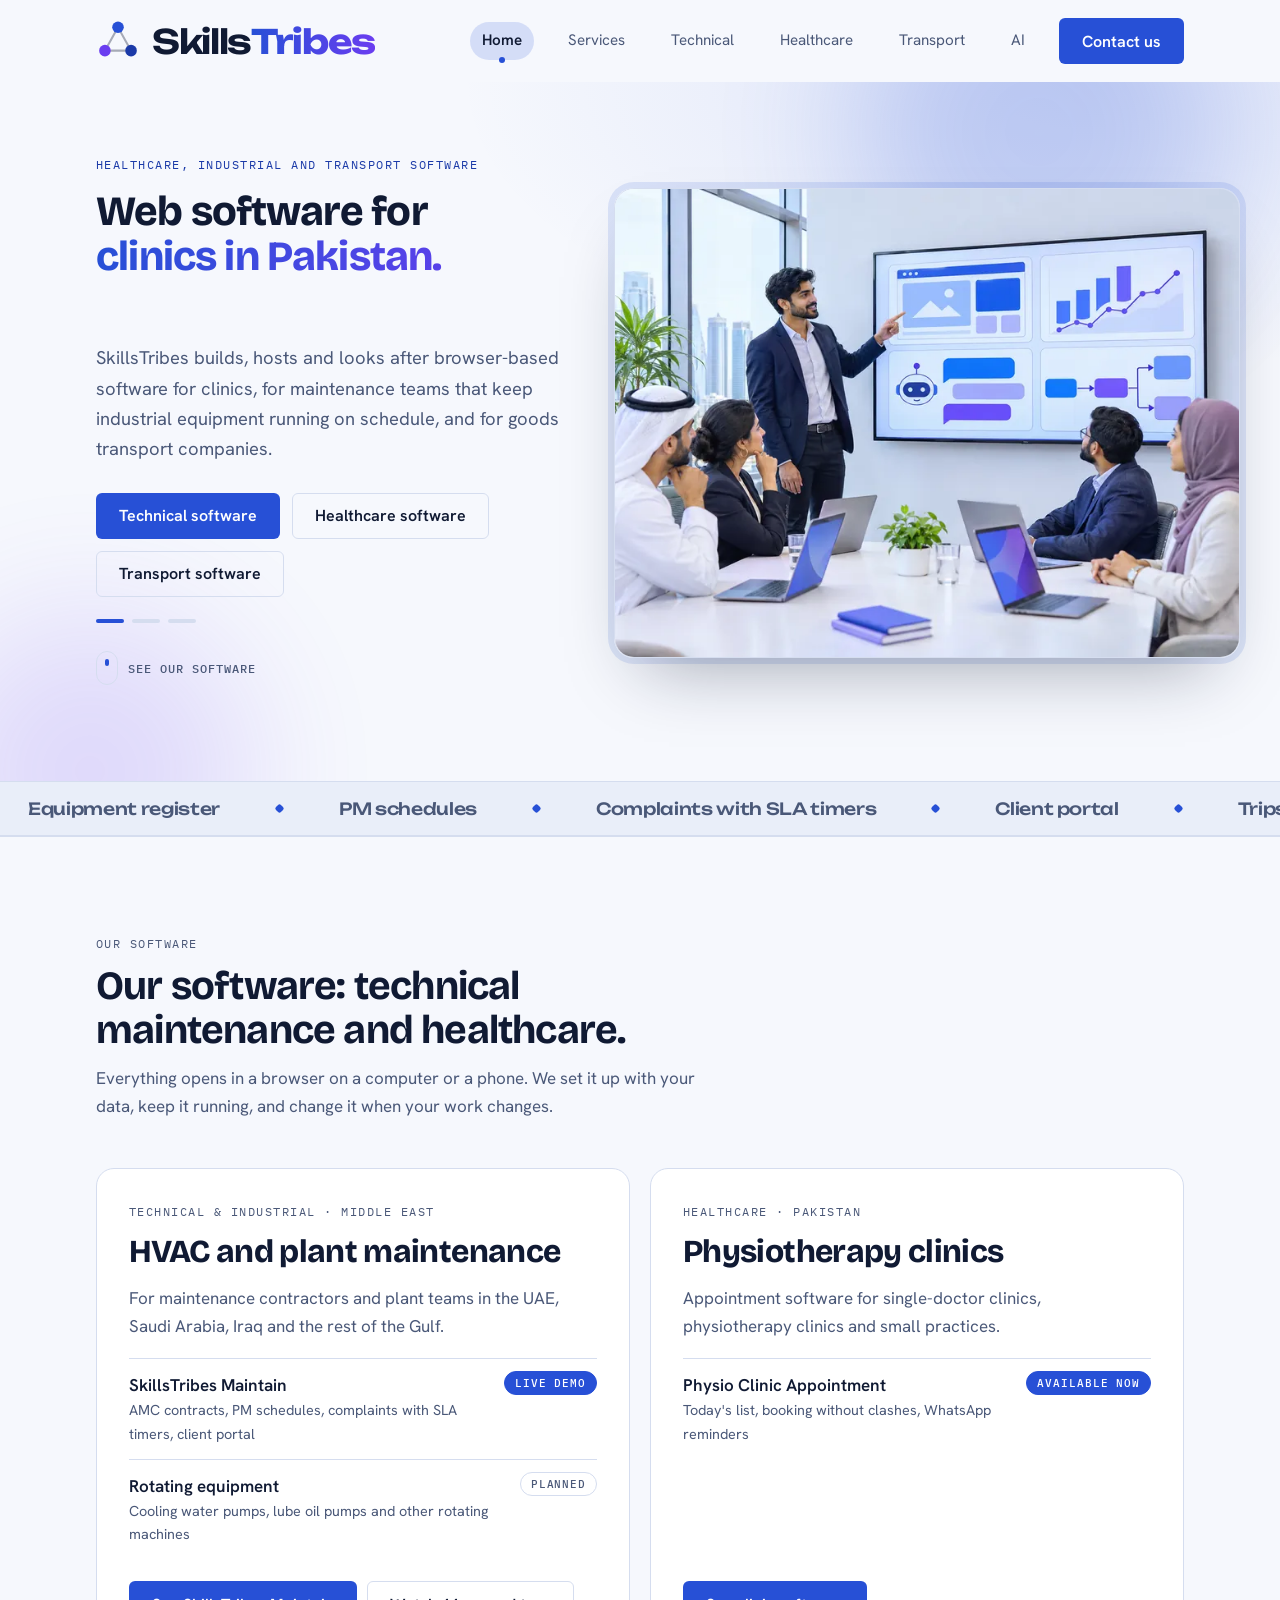
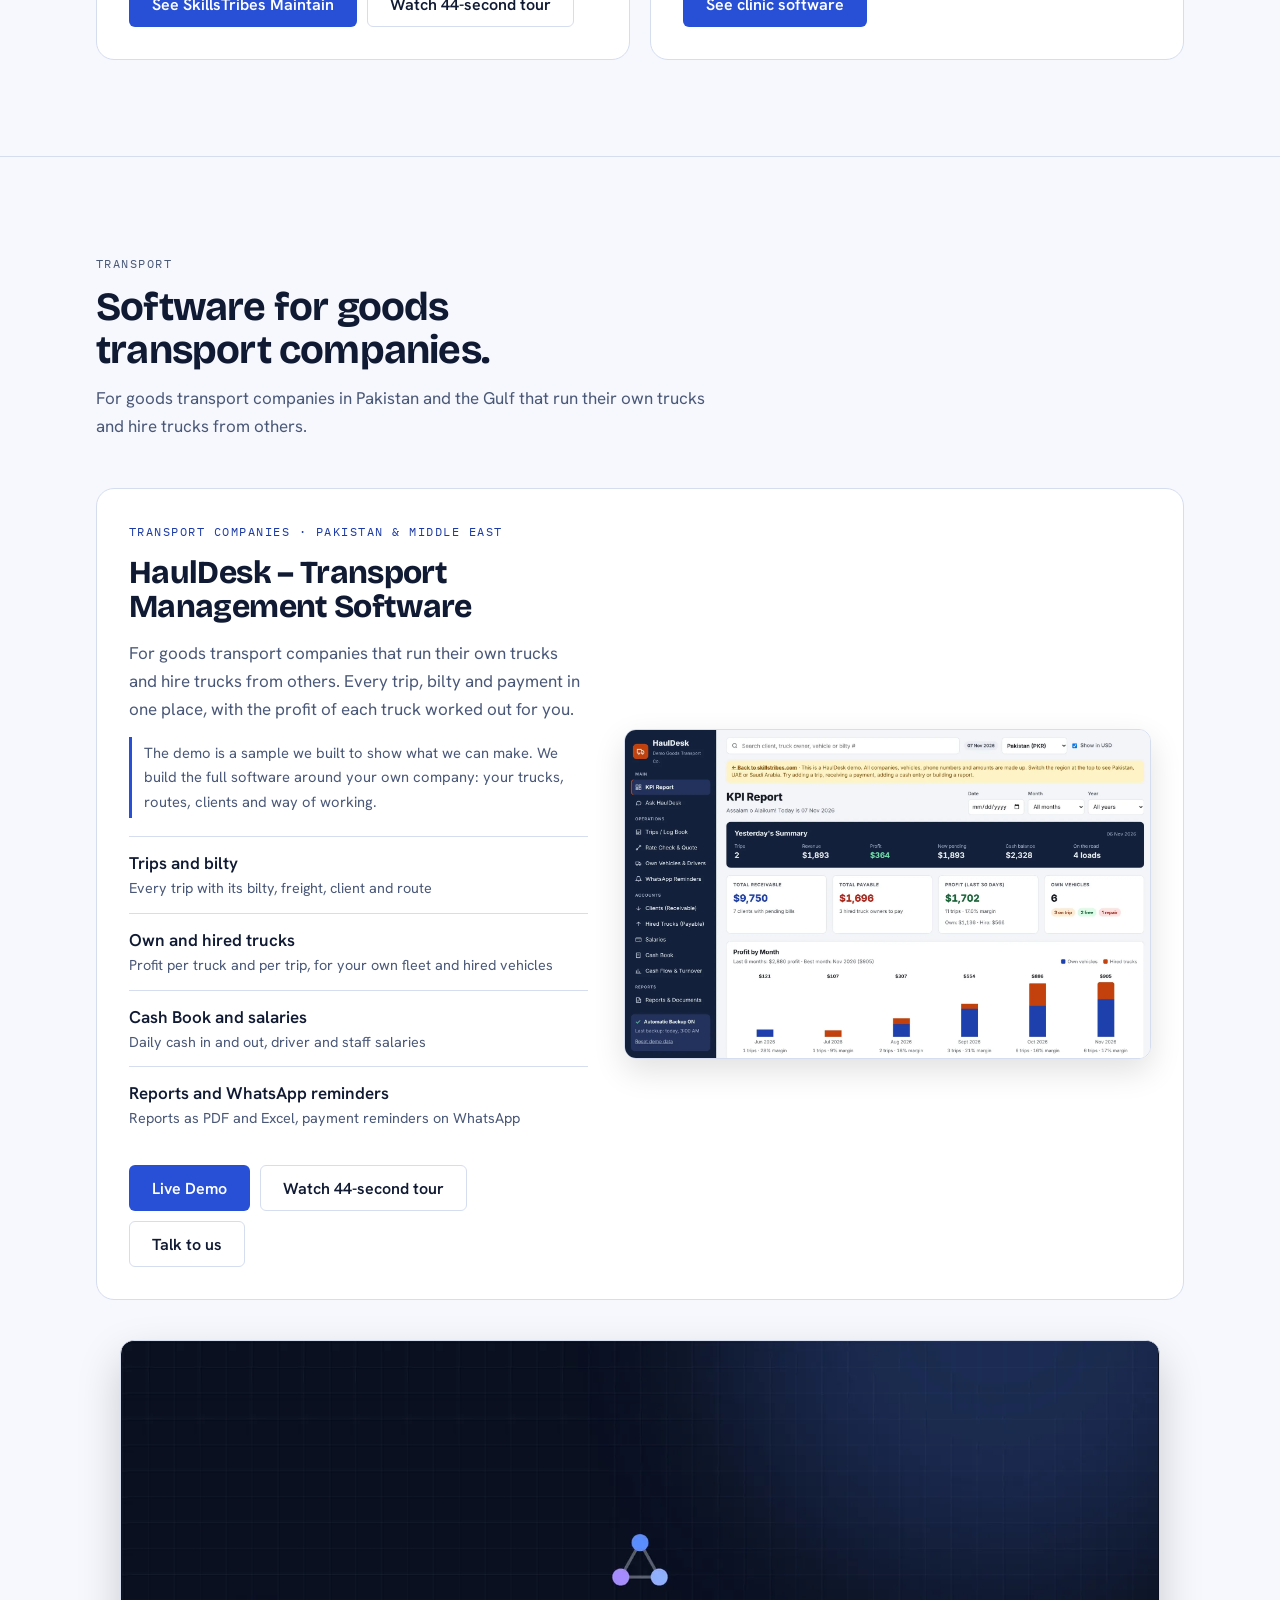
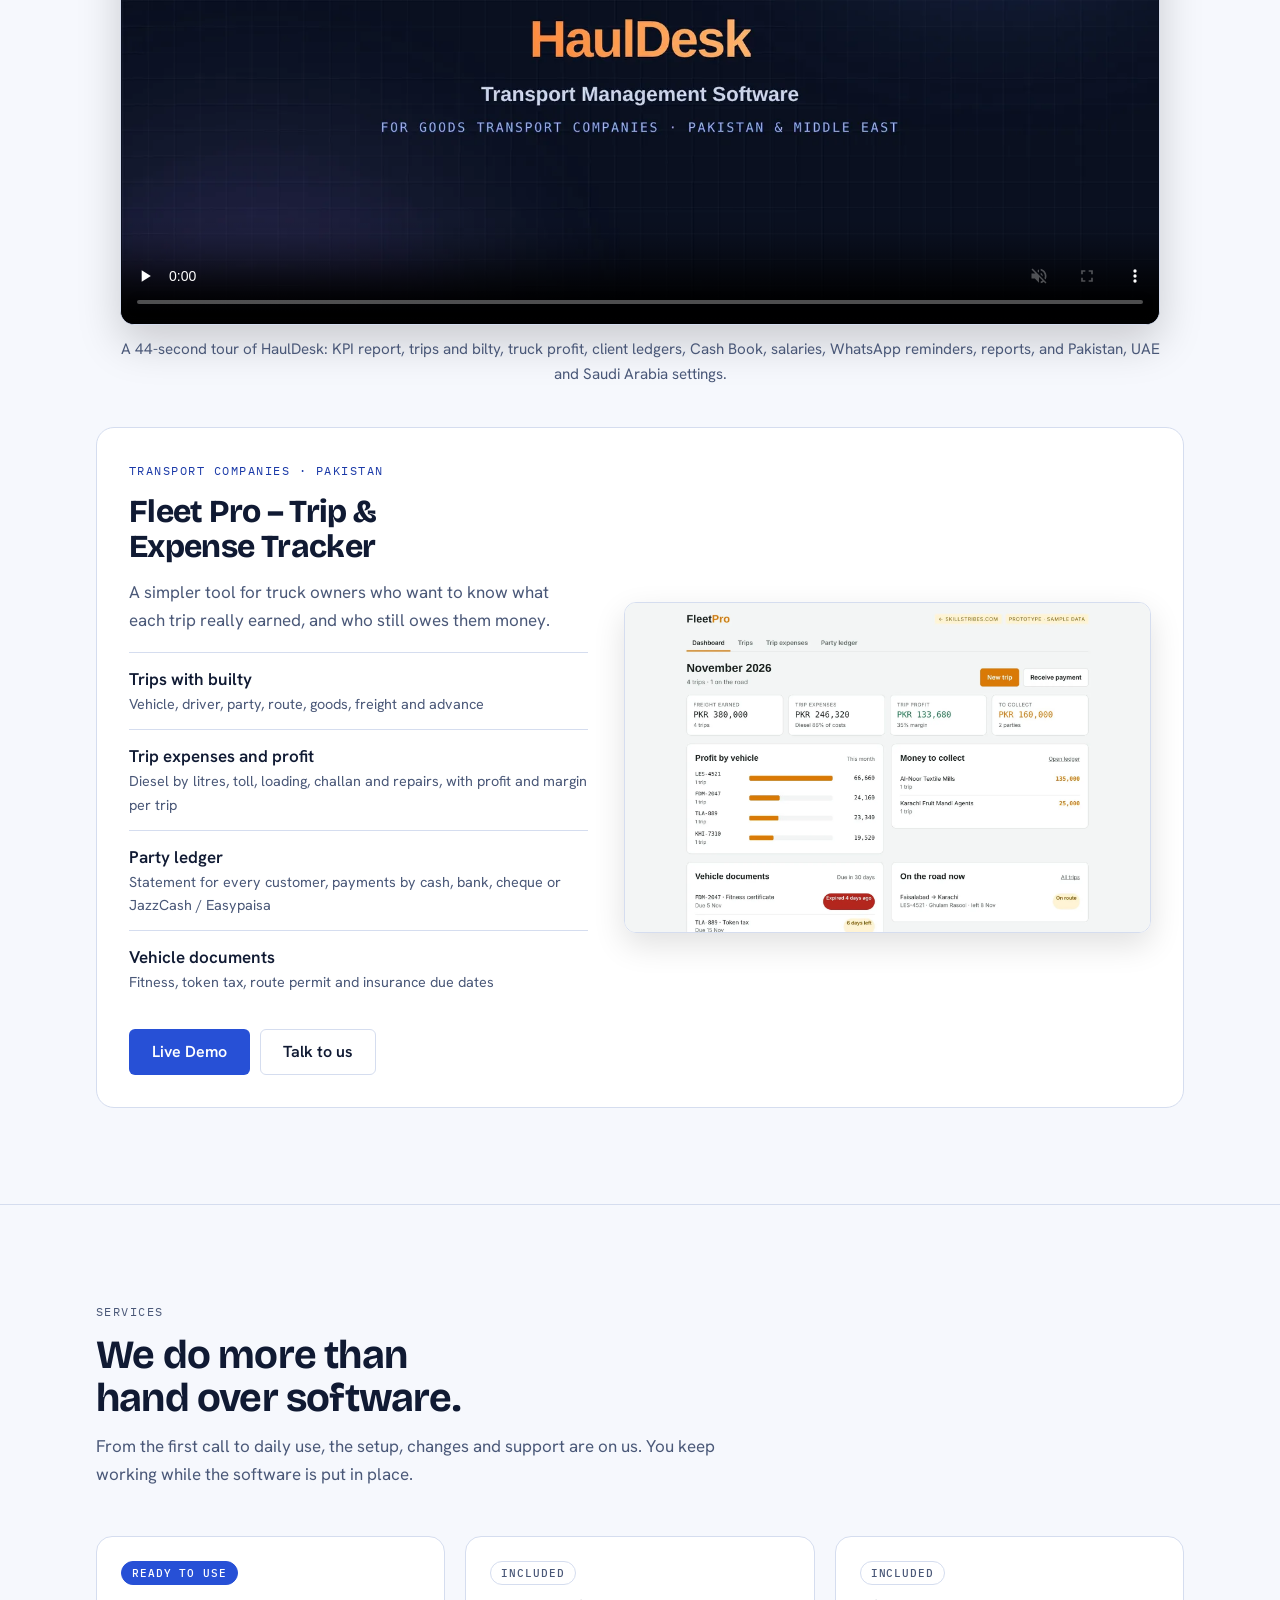
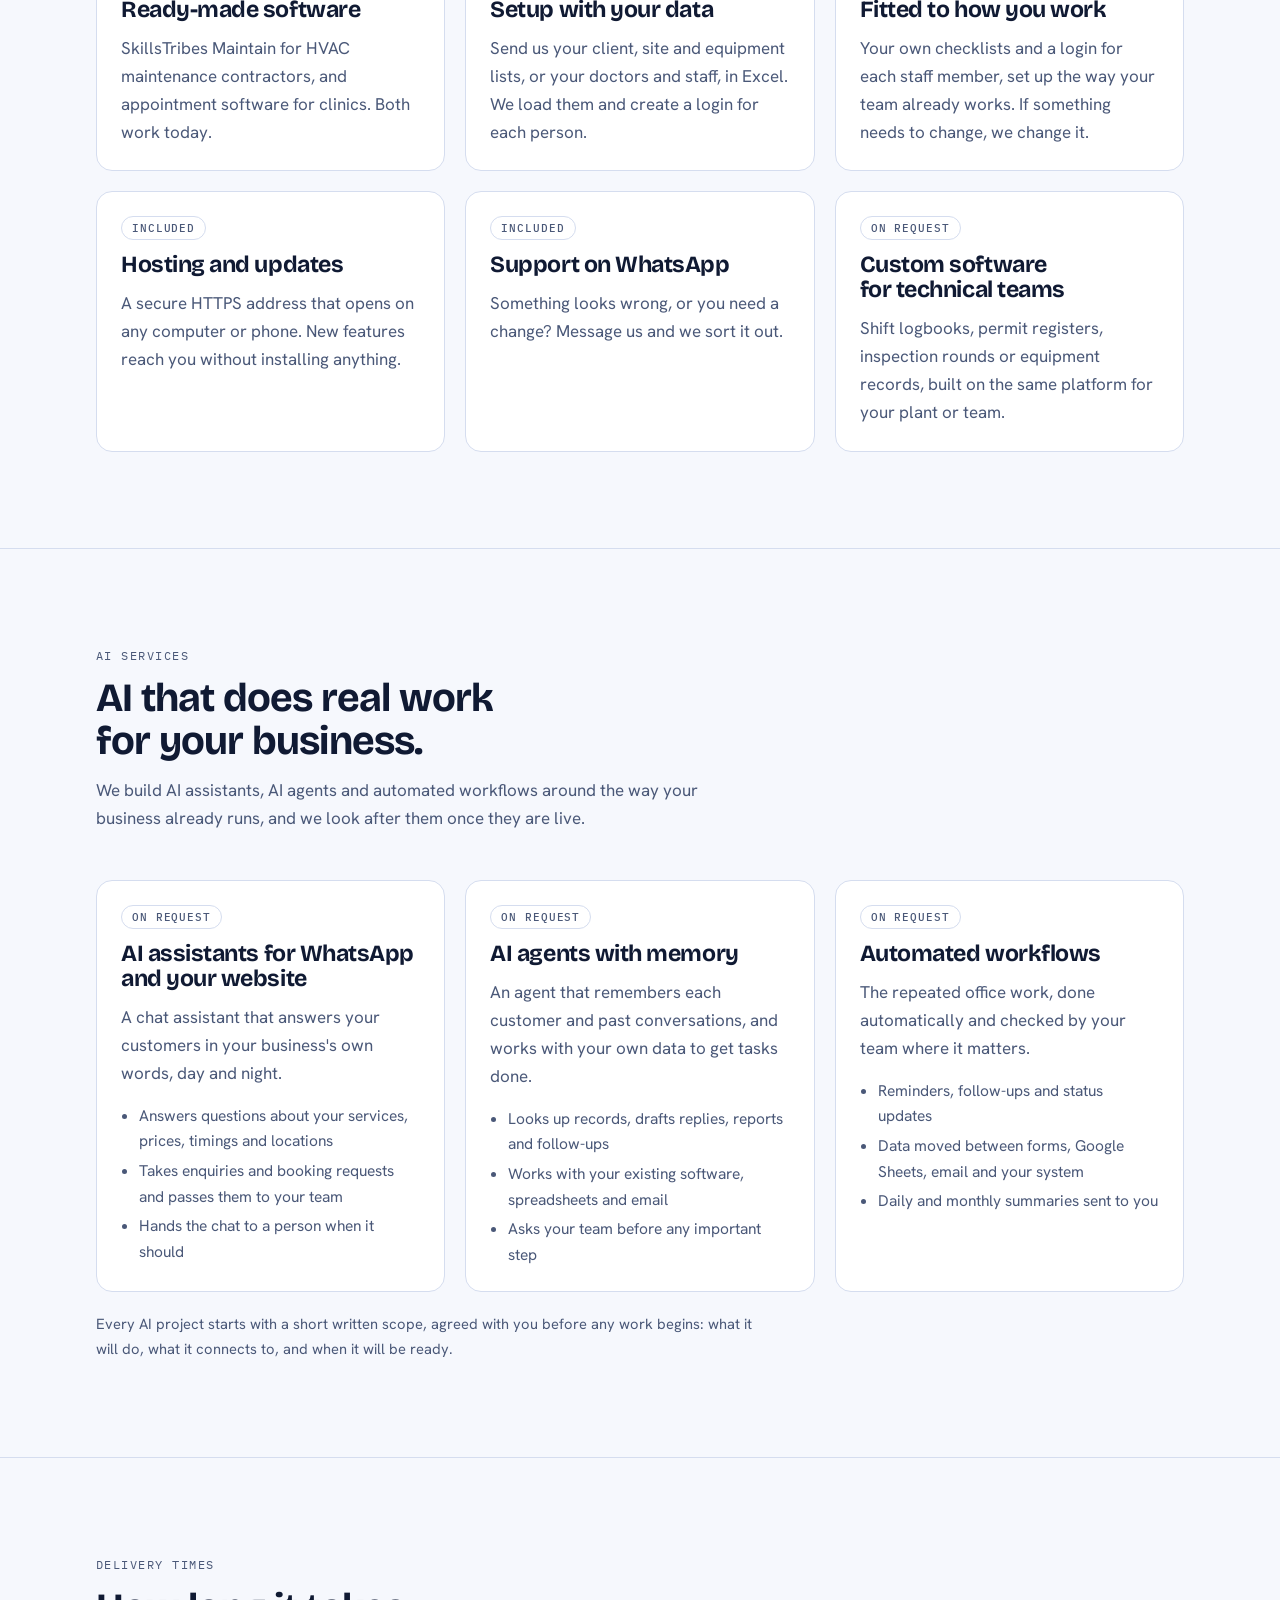
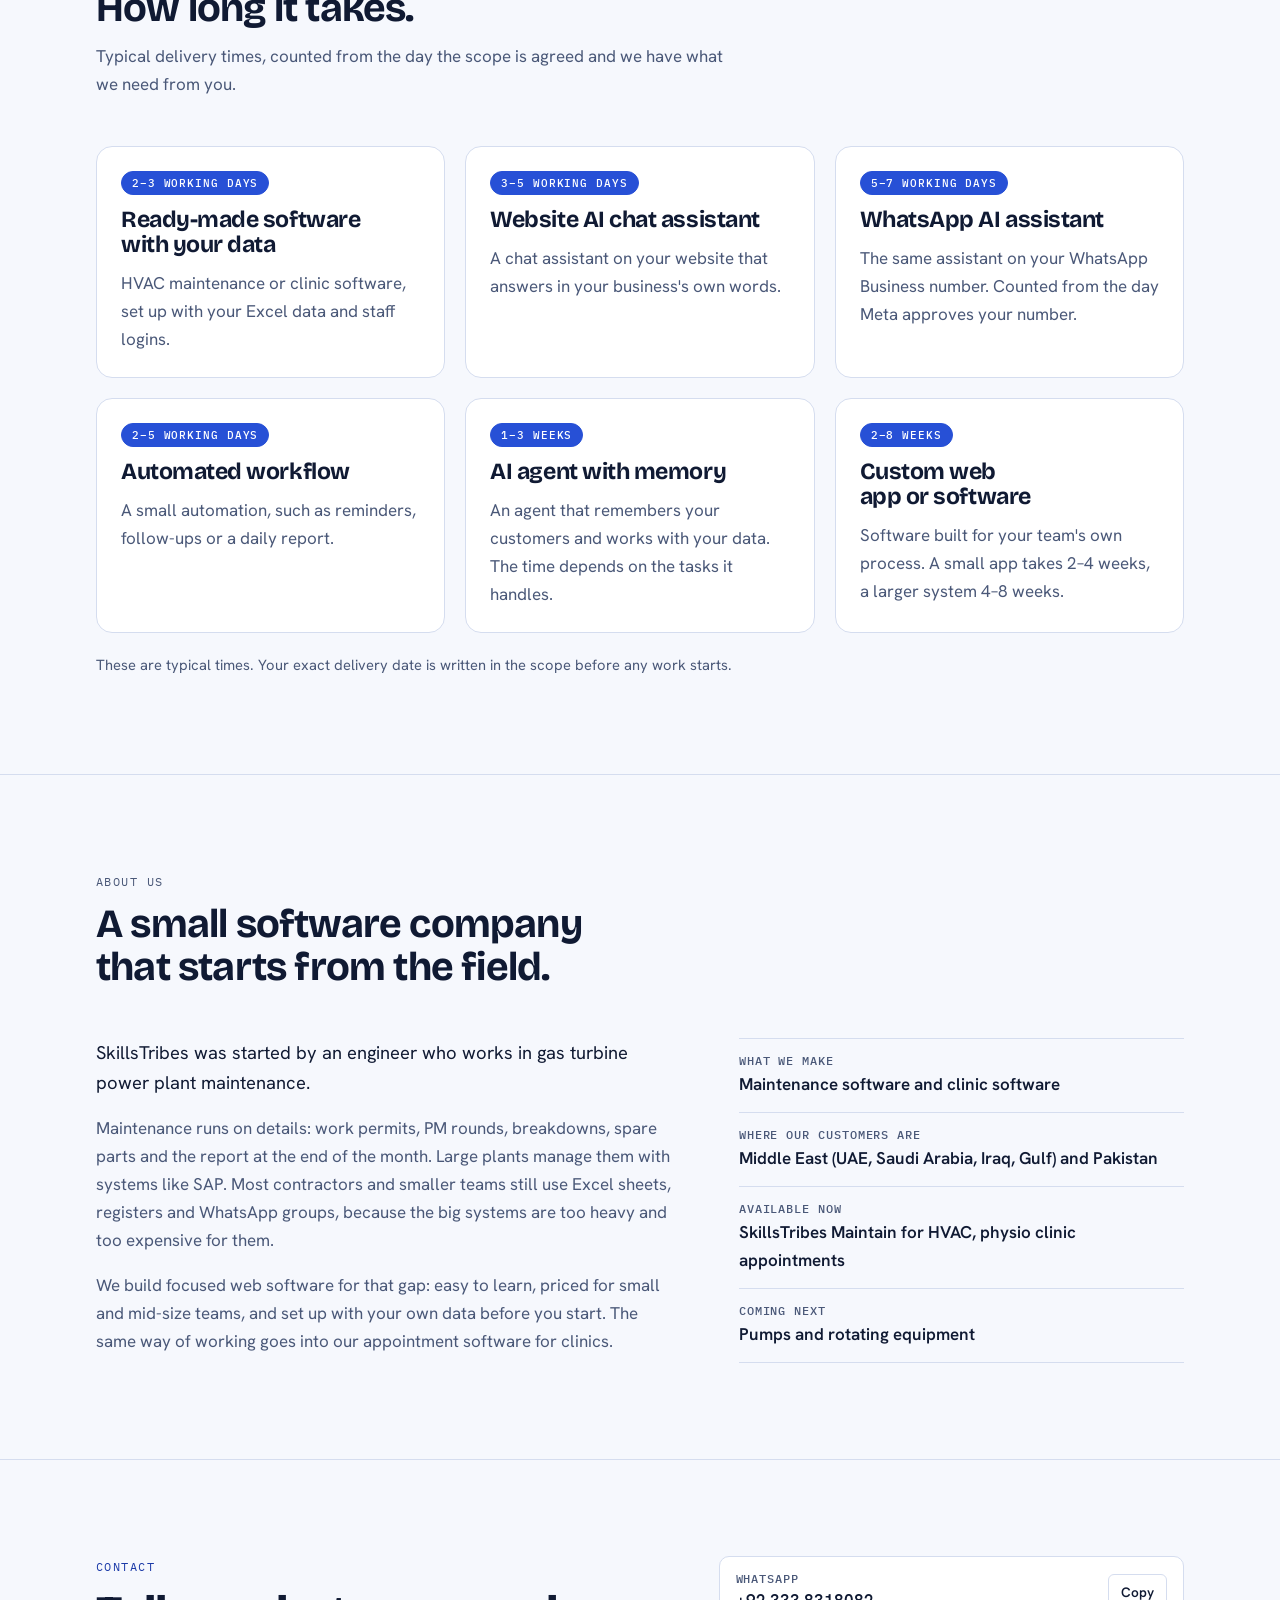
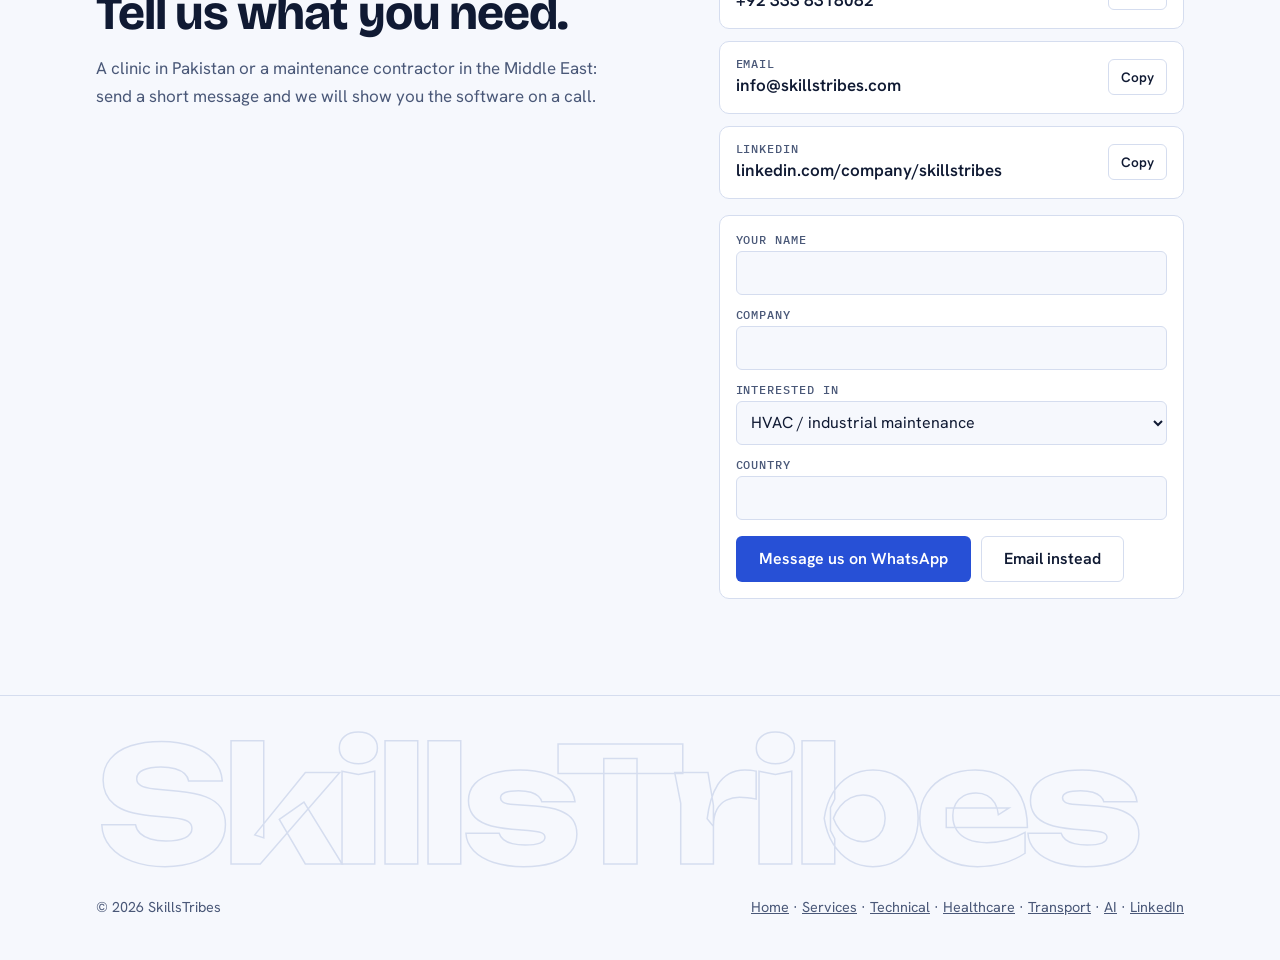
==== commit a8a280ef: "Remove dental: delete dental demo, drop dental from home, clinics page and sitemap Co-Authored-By: C" ====
--- a/index.html
+++ b/index.html
@@ -4,7 +4,7 @@
 <meta charset="utf-8">
 <meta name="viewport" content="width=device-width, initial-scale=1, viewport-fit=cover">
 <title>SkillsTribes | HVAC Maintenance Software and Clinic Software</title>
-<meta name="description" content="Maintenance management software (CMMS) for HVAC and industrial contractors in the UAE, Saudi Arabia, Iraq and the Gulf, and appointment software for clinics and dental clinics in Pakistan.">
+<meta name="description" content="Maintenance management software (CMMS) for HVAC and industrial contractors in the UAE, Saudi Arabia, Iraq and the Gulf, and appointment software for physiotherapy clinics in Pakistan.">
 <meta name="keywords" content="HVAC maintenance software, maintenance management software, CMMS Middle East, AMC software UAE, technical software, industrial maintenance software, clinic appointment software Pakistan, SkillsTribes">
 <meta name="robots" content="index, follow, max-image-preview:large">
 <meta name="theme-color" content="#0a1020">
@@ -16,7 +16,7 @@
 <meta property="og:description" content="Web software for clinics in Pakistan and for HVAC and industrial maintenance contractors across the Middle East.">
 <meta property="og:url" content="https://skillstribes.com/">
 <meta name="twitter:card" content="summary">
-<script type="application/ld+json">{"@context": "https://schema.org", "@graph": [{"@type": "Organization", "@id": "https://skillstribes.com/#org", "name": "SkillsTribes", "url": "https://skillstribes.com/", "email": "info@skillstribes.com", "sameAs": ["https://www.linkedin.com/company/skillstribes/"], "description": "We build, host and look after web software for clinics and dental clinics in Pakistan, and maintenance software for HVAC and industrial contractors in the Middle East, and transport management software for goods transport companies. We also build AI assistants for WhatsApp and websites, AI agents with memory, and automated workflows.", "areaServed": [{"@type": "Country", "name": "Pakistan"}, {"@type": "Place", "name": "Middle East"}]}, {"@type": "WebSite", "@id": "https://skillstribes.com/#site", "url": "https://skillstribes.com/", "name": "SkillsTribes", "inLanguage": "en", "publisher": {"@id": "https://skillstribes.com/#org"}}]}</script>
+<script type="application/ld+json">{"@context": "https://schema.org", "@graph": [{"@type": "Organization", "@id": "https://skillstribes.com/#org", "name": "SkillsTribes", "url": "https://skillstribes.com/", "email": "info@skillstribes.com", "sameAs": ["https://www.linkedin.com/company/skillstribes/"], "description": "We build, host and look after web software for physiotherapy clinics in Pakistan, and maintenance software for HVAC and industrial contractors in the Middle East, and transport management software for goods transport companies. We also build AI assistants for WhatsApp and websites, AI agents with memory, and automated workflows.", "areaServed": [{"@type": "Country", "name": "Pakistan"}, {"@type": "Place", "name": "Middle East"}]}, {"@type": "WebSite", "@id": "https://skillstribes.com/#site", "url": "https://skillstribes.com/", "name": "SkillsTribes", "inLanguage": "en", "publisher": {"@id": "https://skillstribes.com/#org"}}]}</script>
 <link rel="preconnect" href="https://fonts.googleapis.com">
 <link rel="preconnect" href="https://fonts.gstatic.com" crossorigin>
 <link rel="stylesheet" href="https://fonts.googleapis.com/css2?family=Bricolage+Grotesque:opsz,wght@12..96,500..800&family=Hanken+Grotesk:wght@400..700&family=IBM+Plex+Mono:wght@400;500&family=Unbounded:wght@500..700&display=swap">
@@ -87,13 +87,12 @@
         </article>
         <article class="division">
           <p class="eyebrow">Healthcare · Pakistan</p>
-          <h3>Clinics and dental clinics</h3>
+          <h3>Physiotherapy clinics</h3>
           <p>Appointment software for single-doctor clinics, physiotherapy clinics and small practices.</p>
           <ul class="products">
             <li><div><b>Physio Clinic Appointment</b><span class="sub">Today's list, booking without clashes, WhatsApp reminders</span></div><span class="badge now">Available now</span></li>
-            <li><div><b>Dental Clinic Appointment</b><span class="sub">Chairs and dentists, tooth chart, treatments with several visits, lab work</span></div><span class="badge now">Live demo</span></li>
-          </ul>
-          <div class="go"><a class="btn btn-gold" href="/dental/demo/" target="_blank" rel="noopener">Dental demo</a> <a class="btn btn-line" href="/clinics/">See clinic software</a></div>
+          </ul>
+          <div class="go"><a class="btn btn-gold" href="/clinics/">See clinic software</a></div>
         </article>
       </div>
     </div>
@@ -316,7 +315,7 @@
           <label for="c-field">Interested in
             <select id="c-field" name="field" data-label="Interested in">
               <option>HVAC / industrial maintenance</option>
-              <option>Clinic or dental appointments</option>
+              <option>Physio clinic appointments</option>
               <option>Transport management (HaulDesk)</option>
               <option>Something else</option>
             </select>
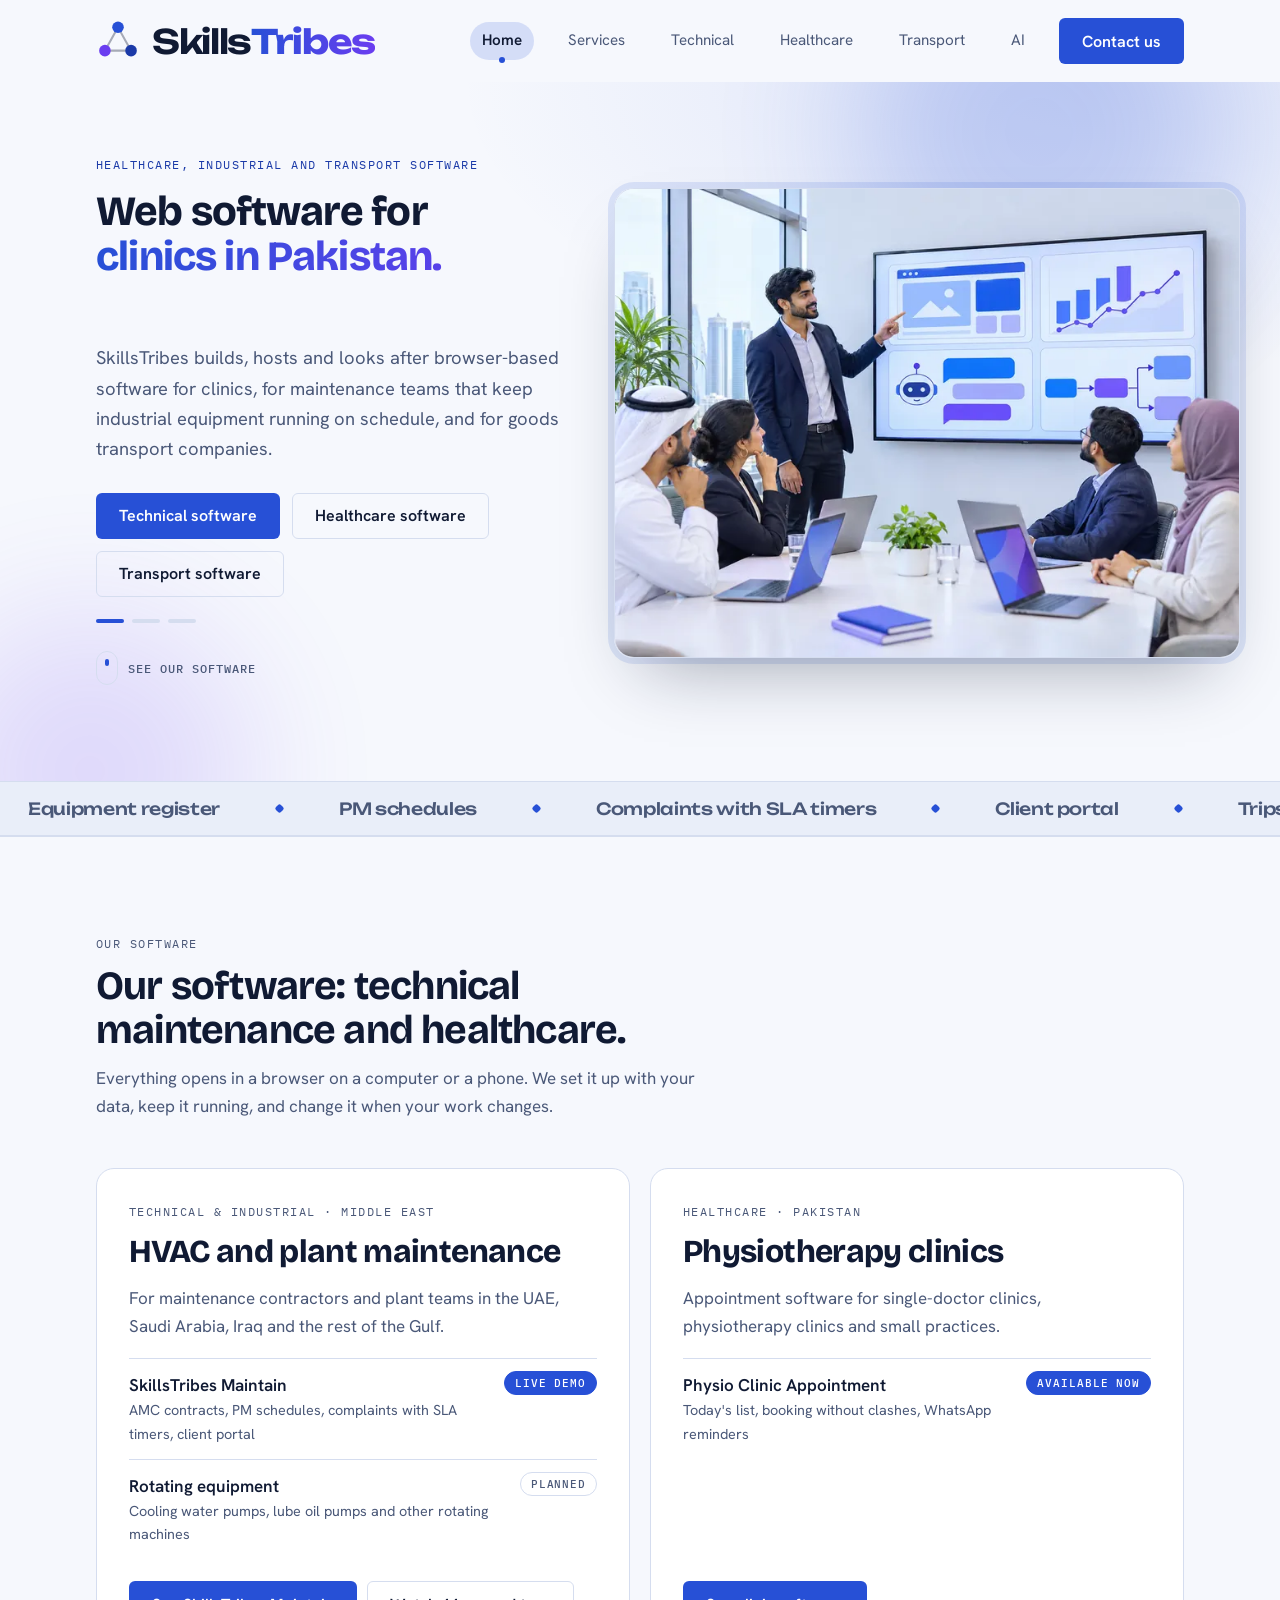
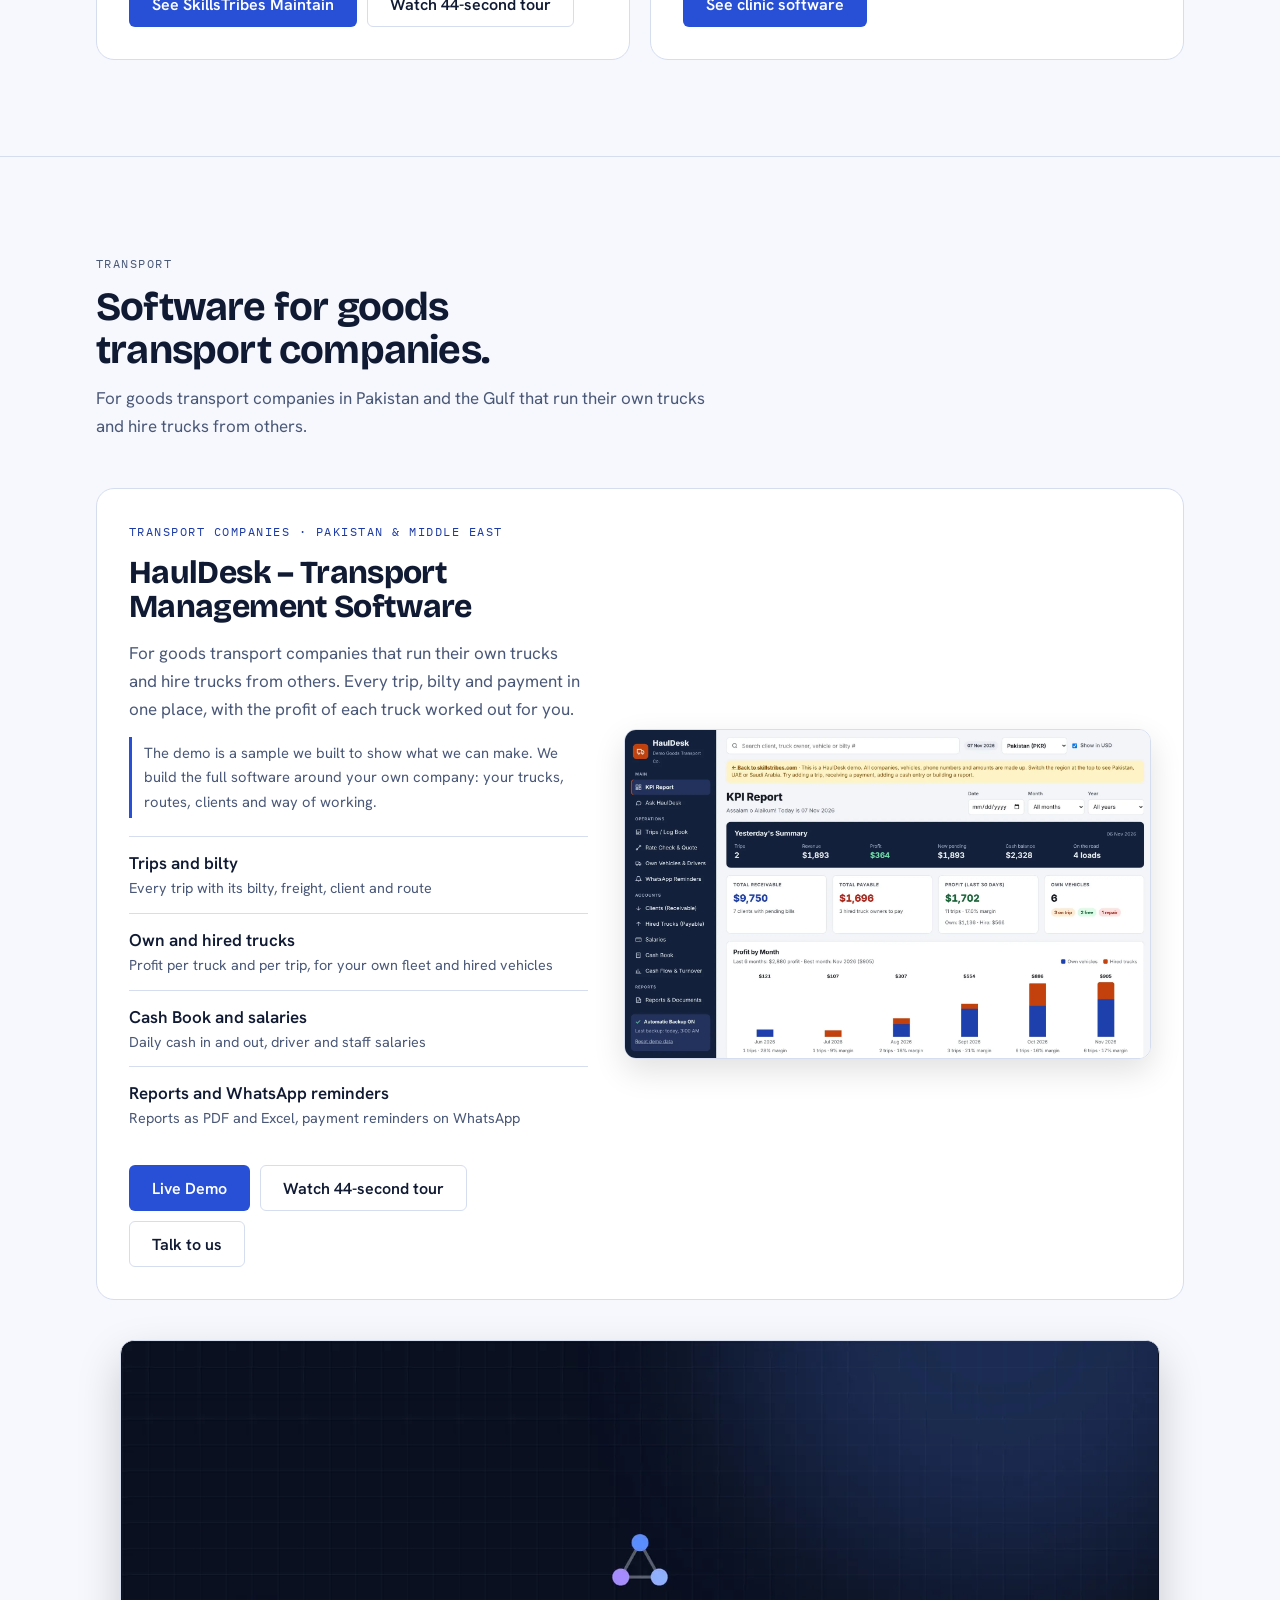
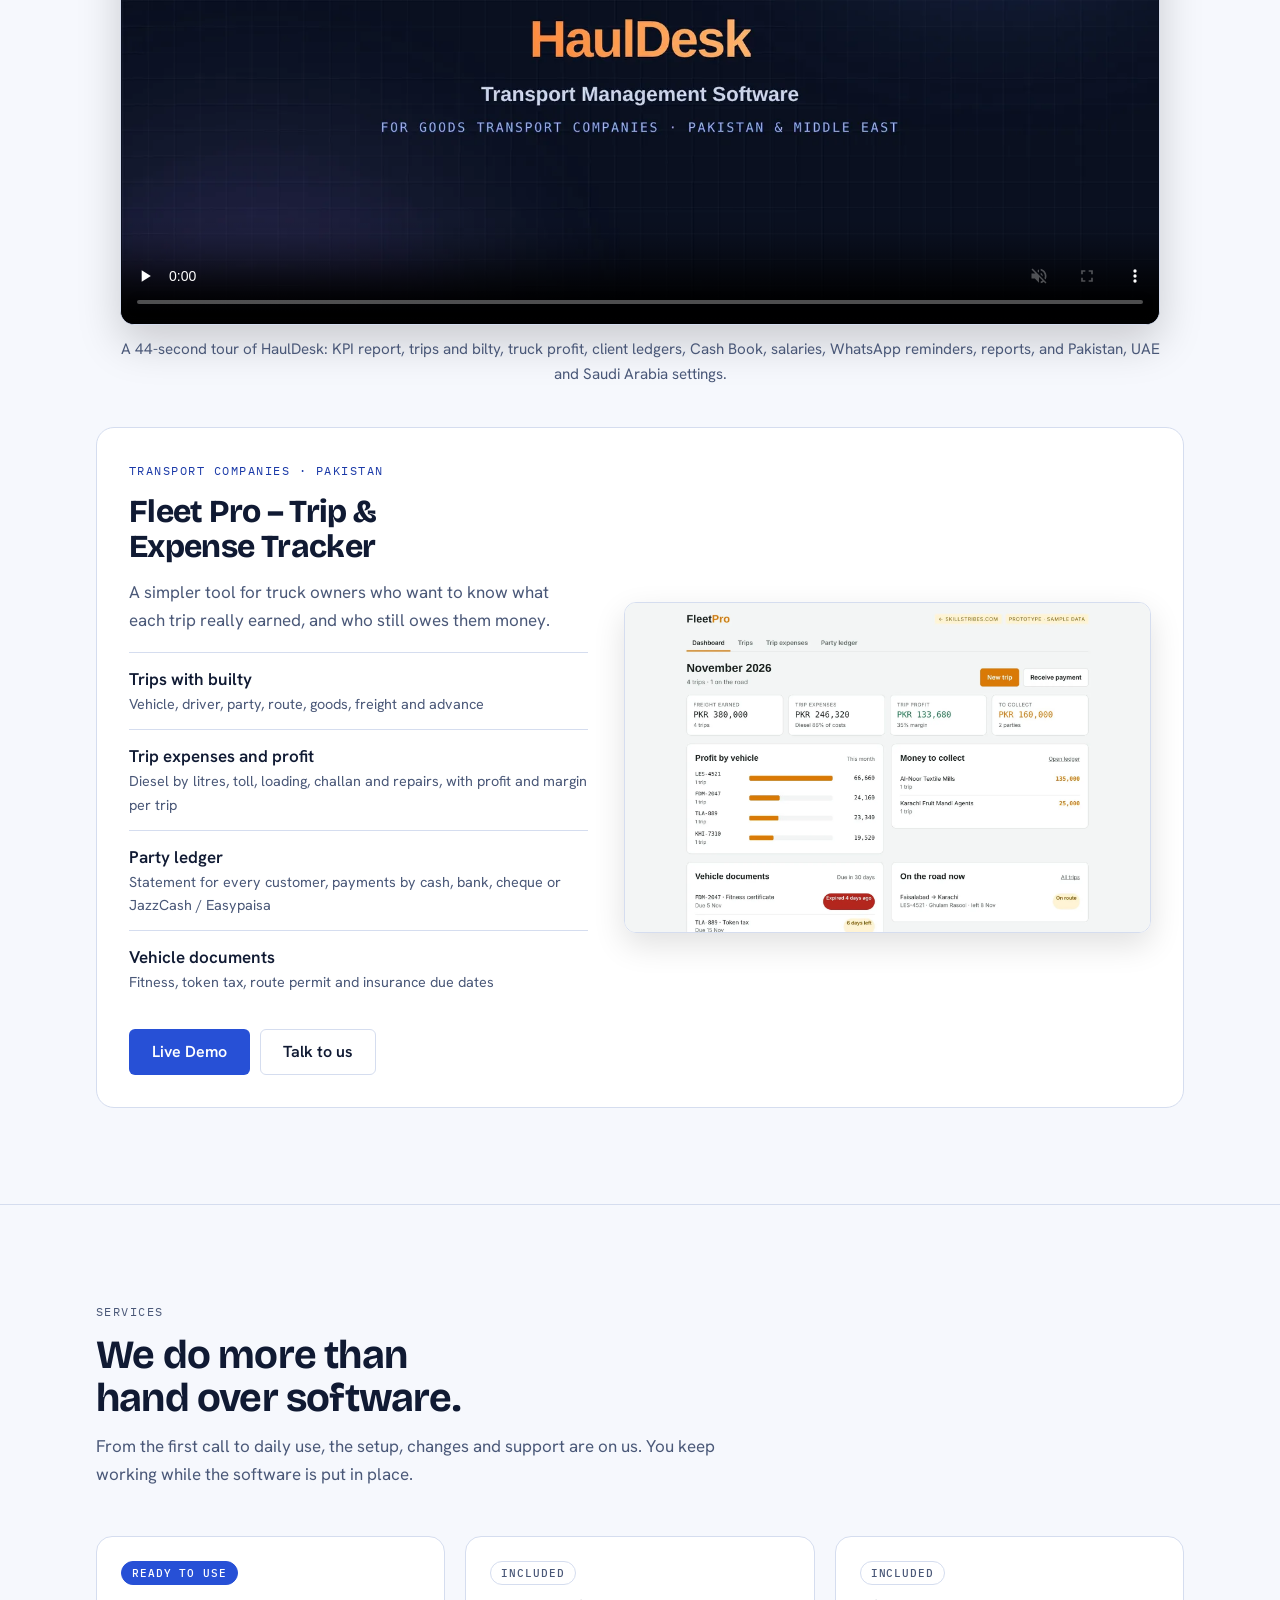
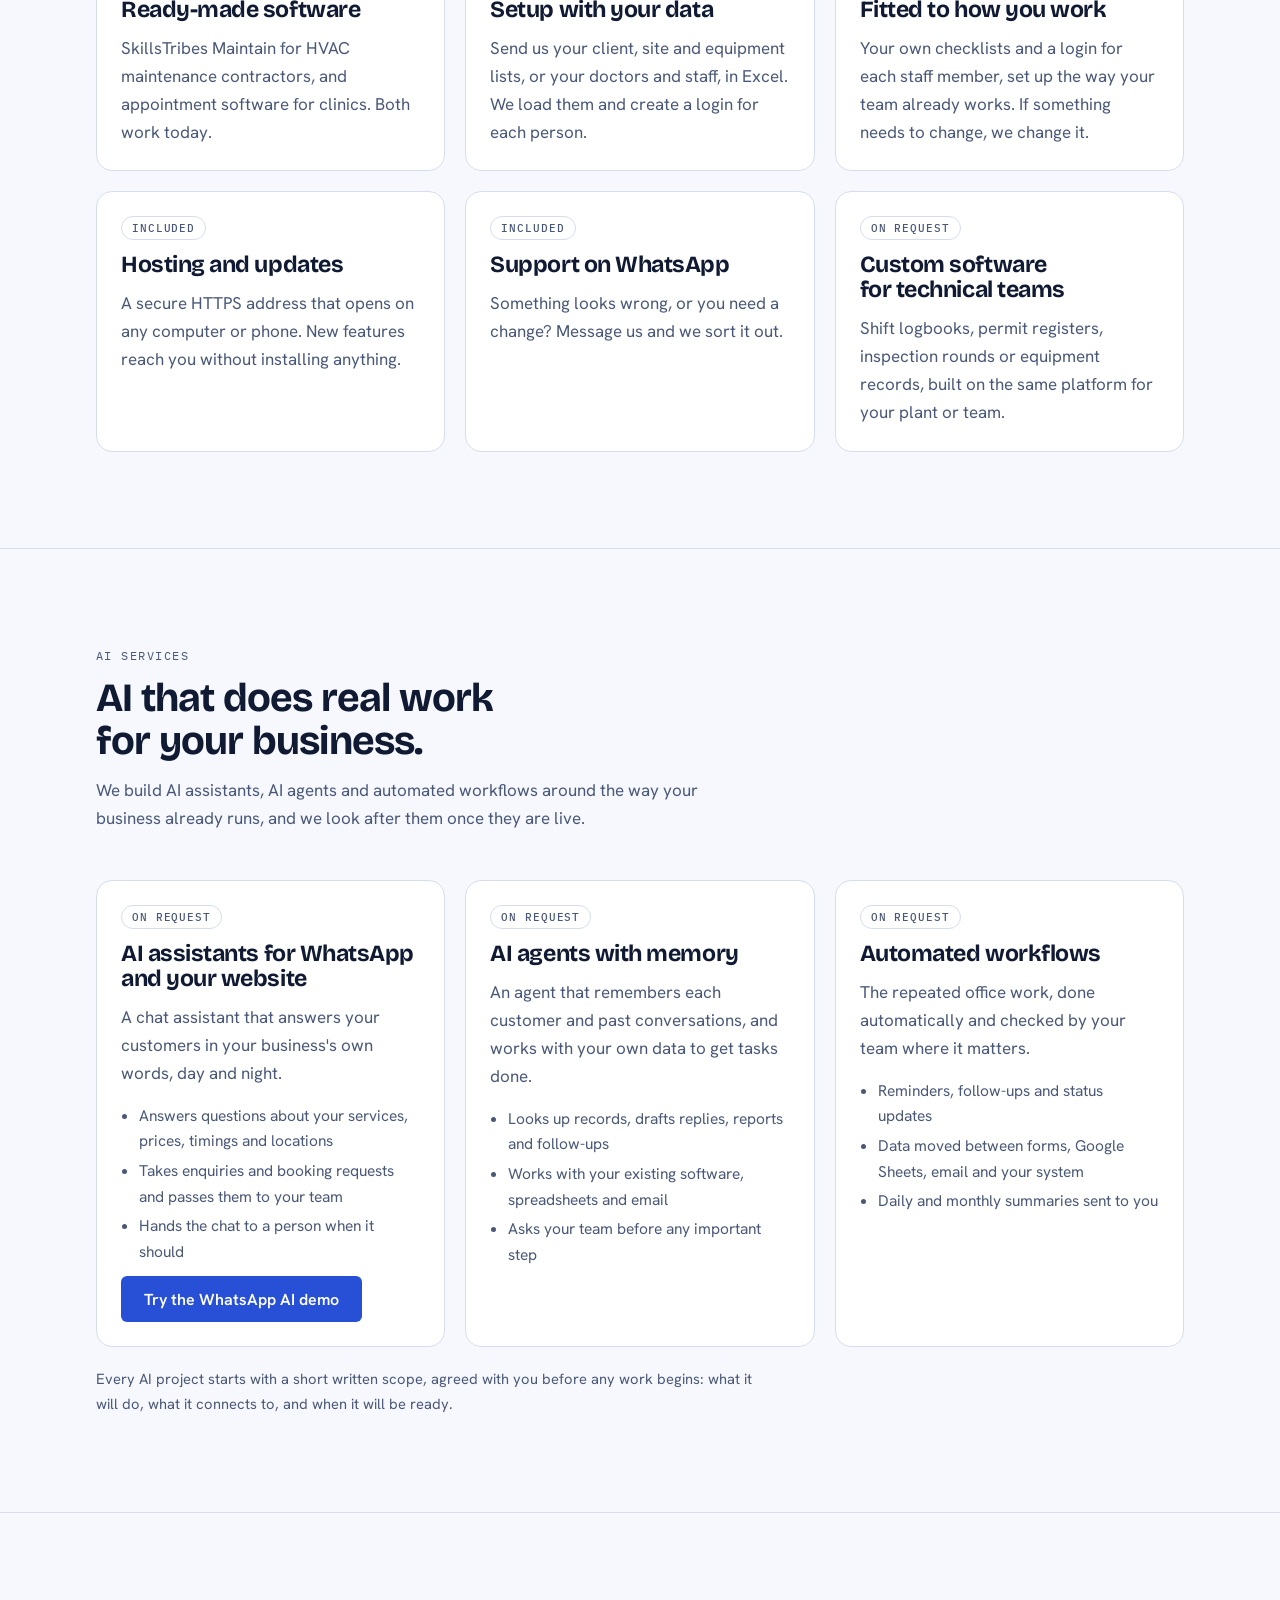
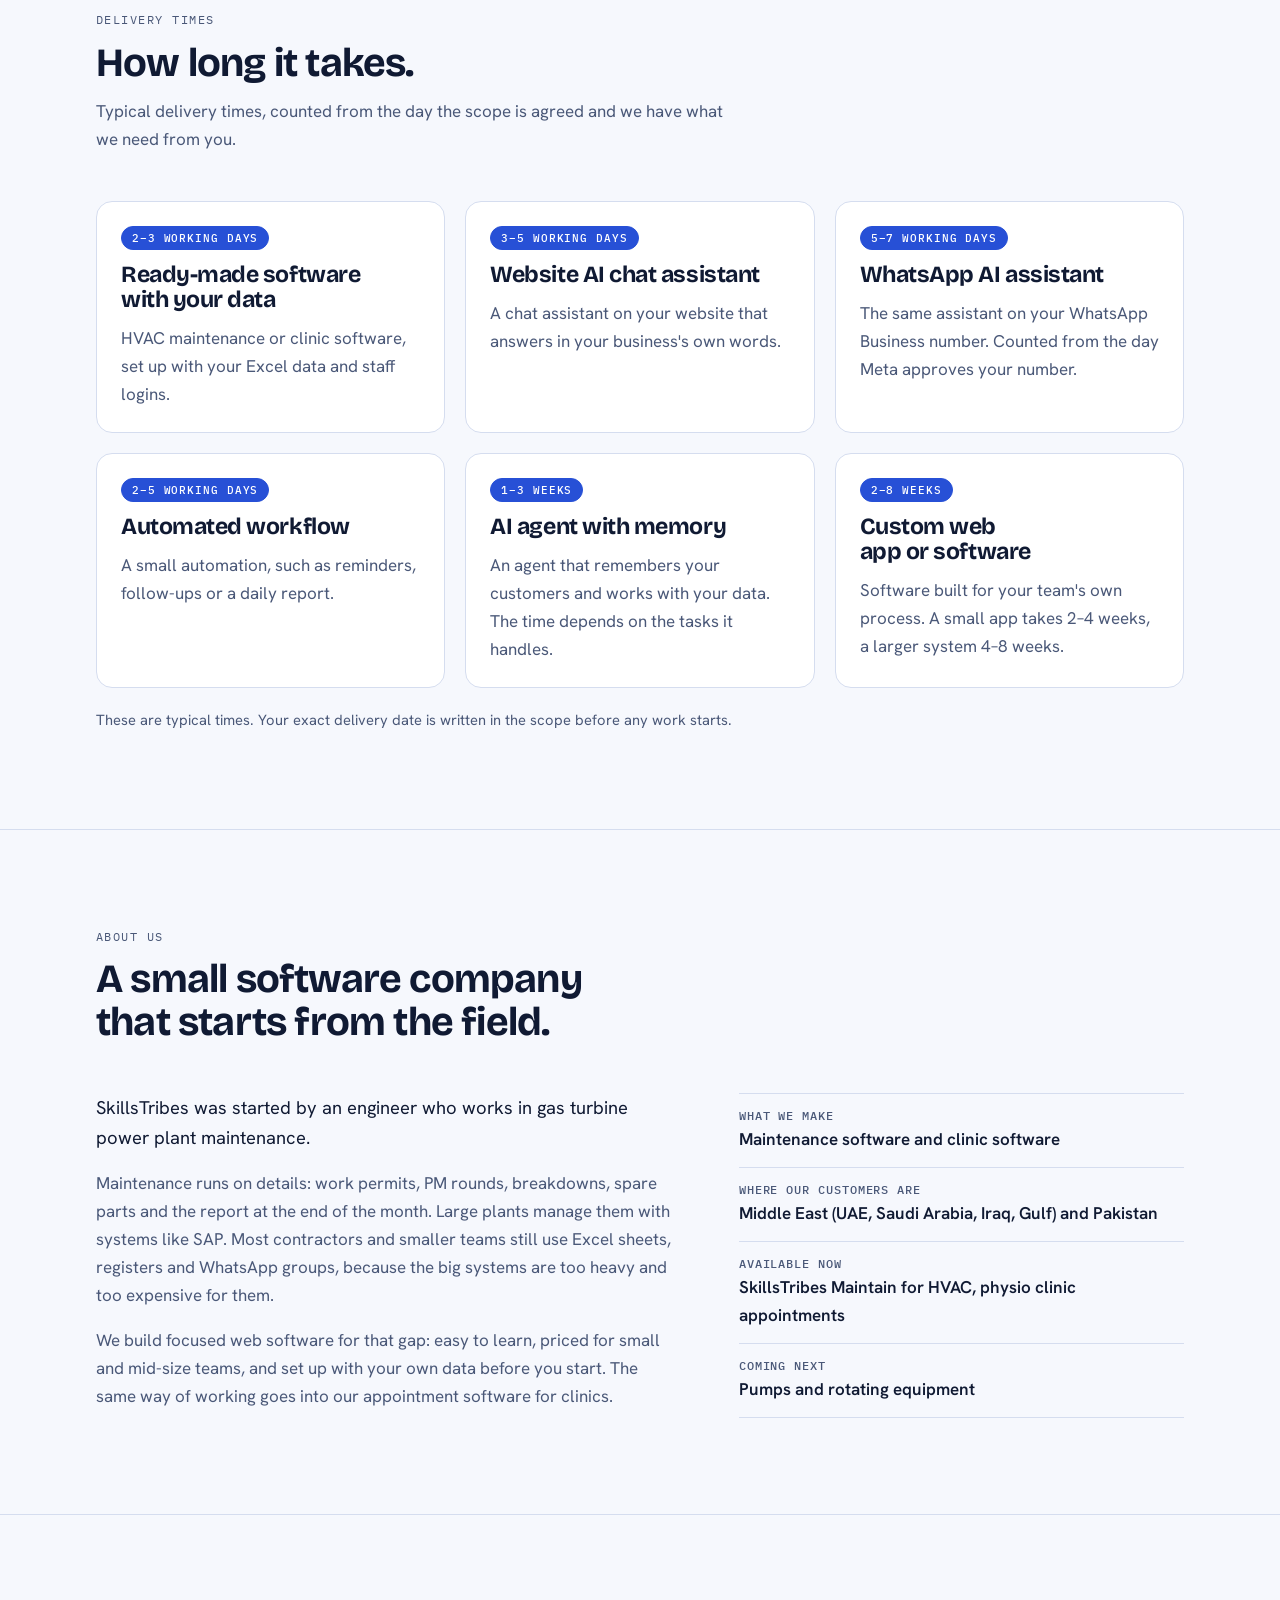
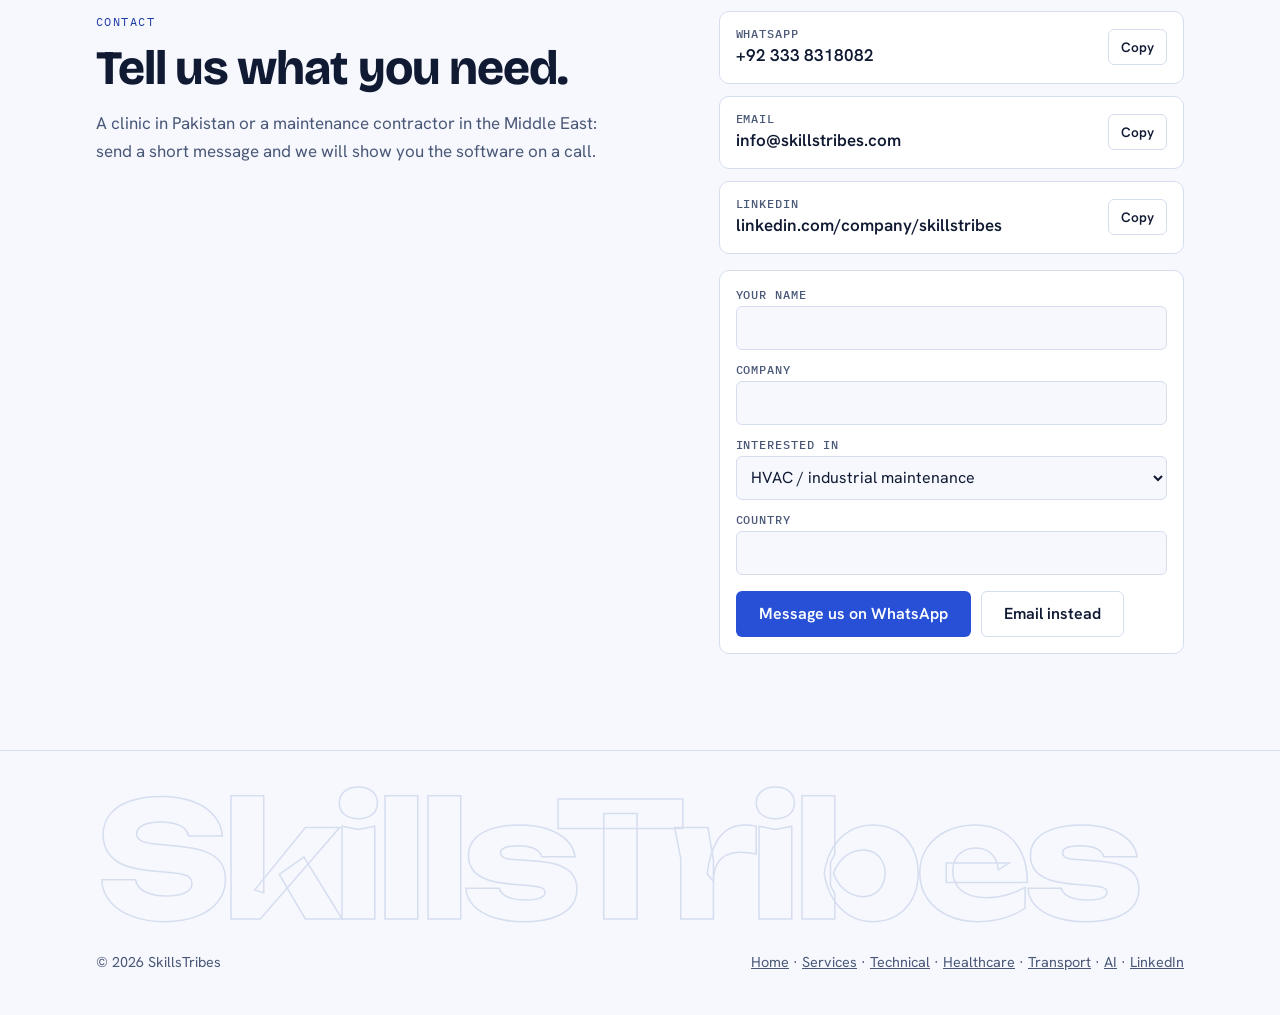
==== commit fe2beb6b: "Add WhatsApp AI assistant page with interactive sample demo; link from home Co-Authored-By: Claude O" ====
--- a/index.html
+++ b/index.html
@@ -208,6 +208,7 @@
             <li>Takes enquiries and booking requests and passes them to your team</li>
             <li>Hands the chat to a person when it should</li>
           </ul>
+          <div class="go"><a class="btn btn-gold" href="/whatsapp-ai/">Try the WhatsApp AI demo</a></div>
         </article>
         <article class="svc">
           <span class="badge">On request</span>
@@ -342,5 +343,6 @@
 <a class="wa-fab" id="wa-fab" href="#contact" target="_blank" rel="noopener">WhatsApp us</a>
 <script src="/assets/contact.js?v=20261109"></script>
 <script src="/assets/motion.js?v=20261109"></script>
+<!-- Cloudflare Web Analytics --><script type='module' src='https://static.cloudflareinsights.com/beacon.min.js' data-cf-beacon='{"token": "8590a0bbf29c44c5a4ed90fbe47d9633"}'></script><!-- End Cloudflare Web Analytics -->
 </body>
 </html>
